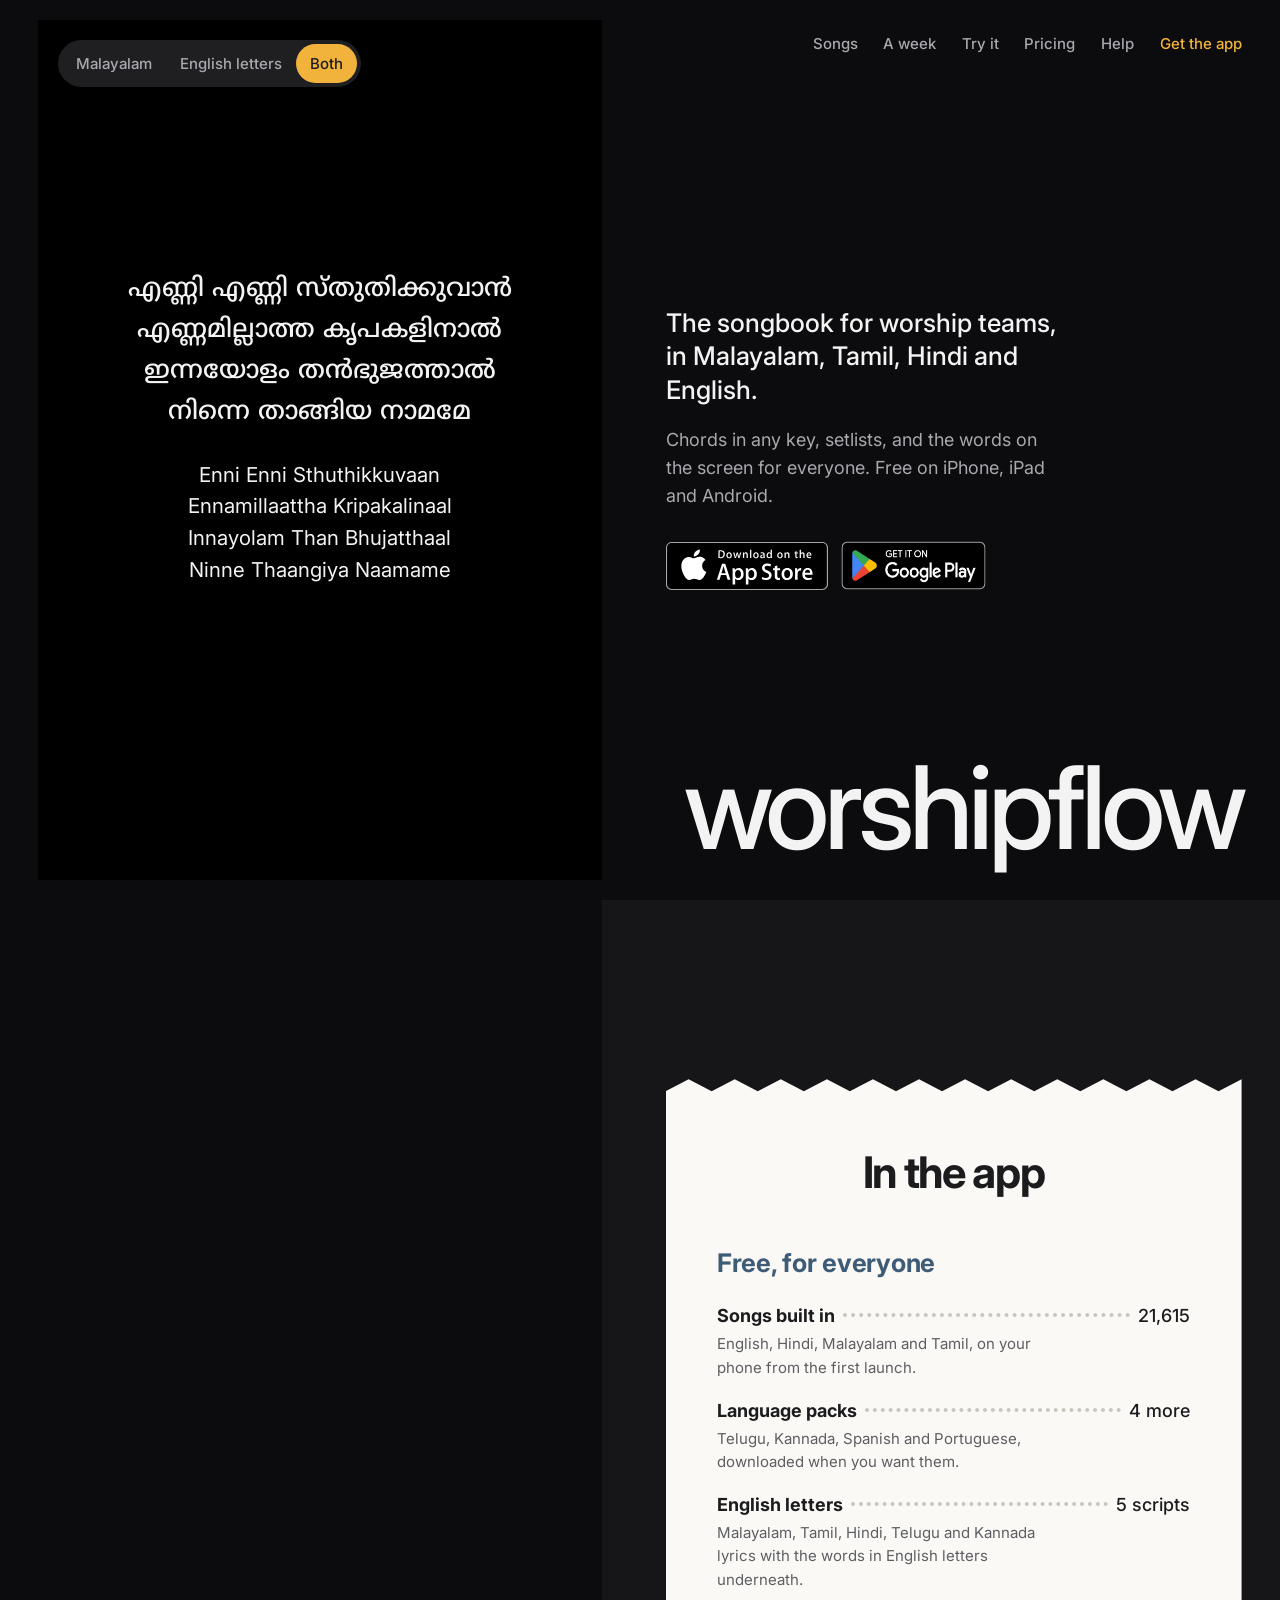
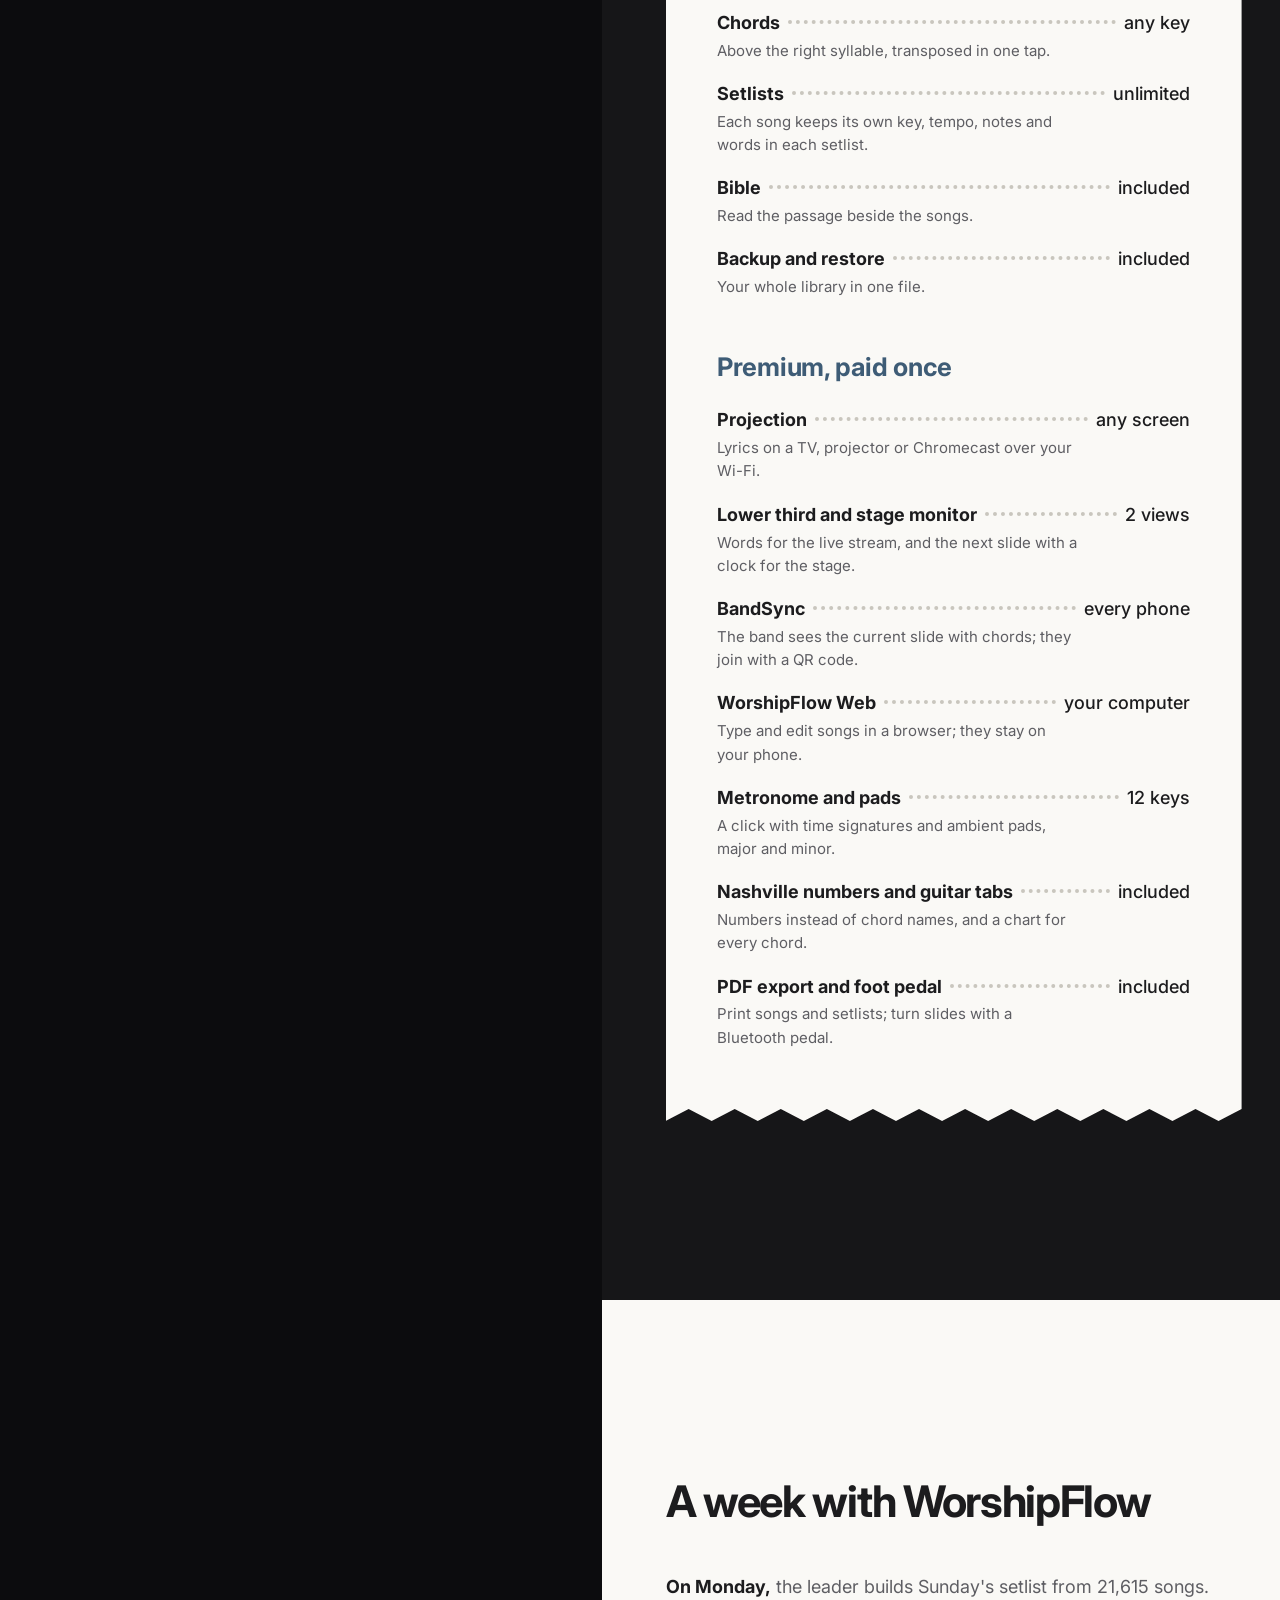
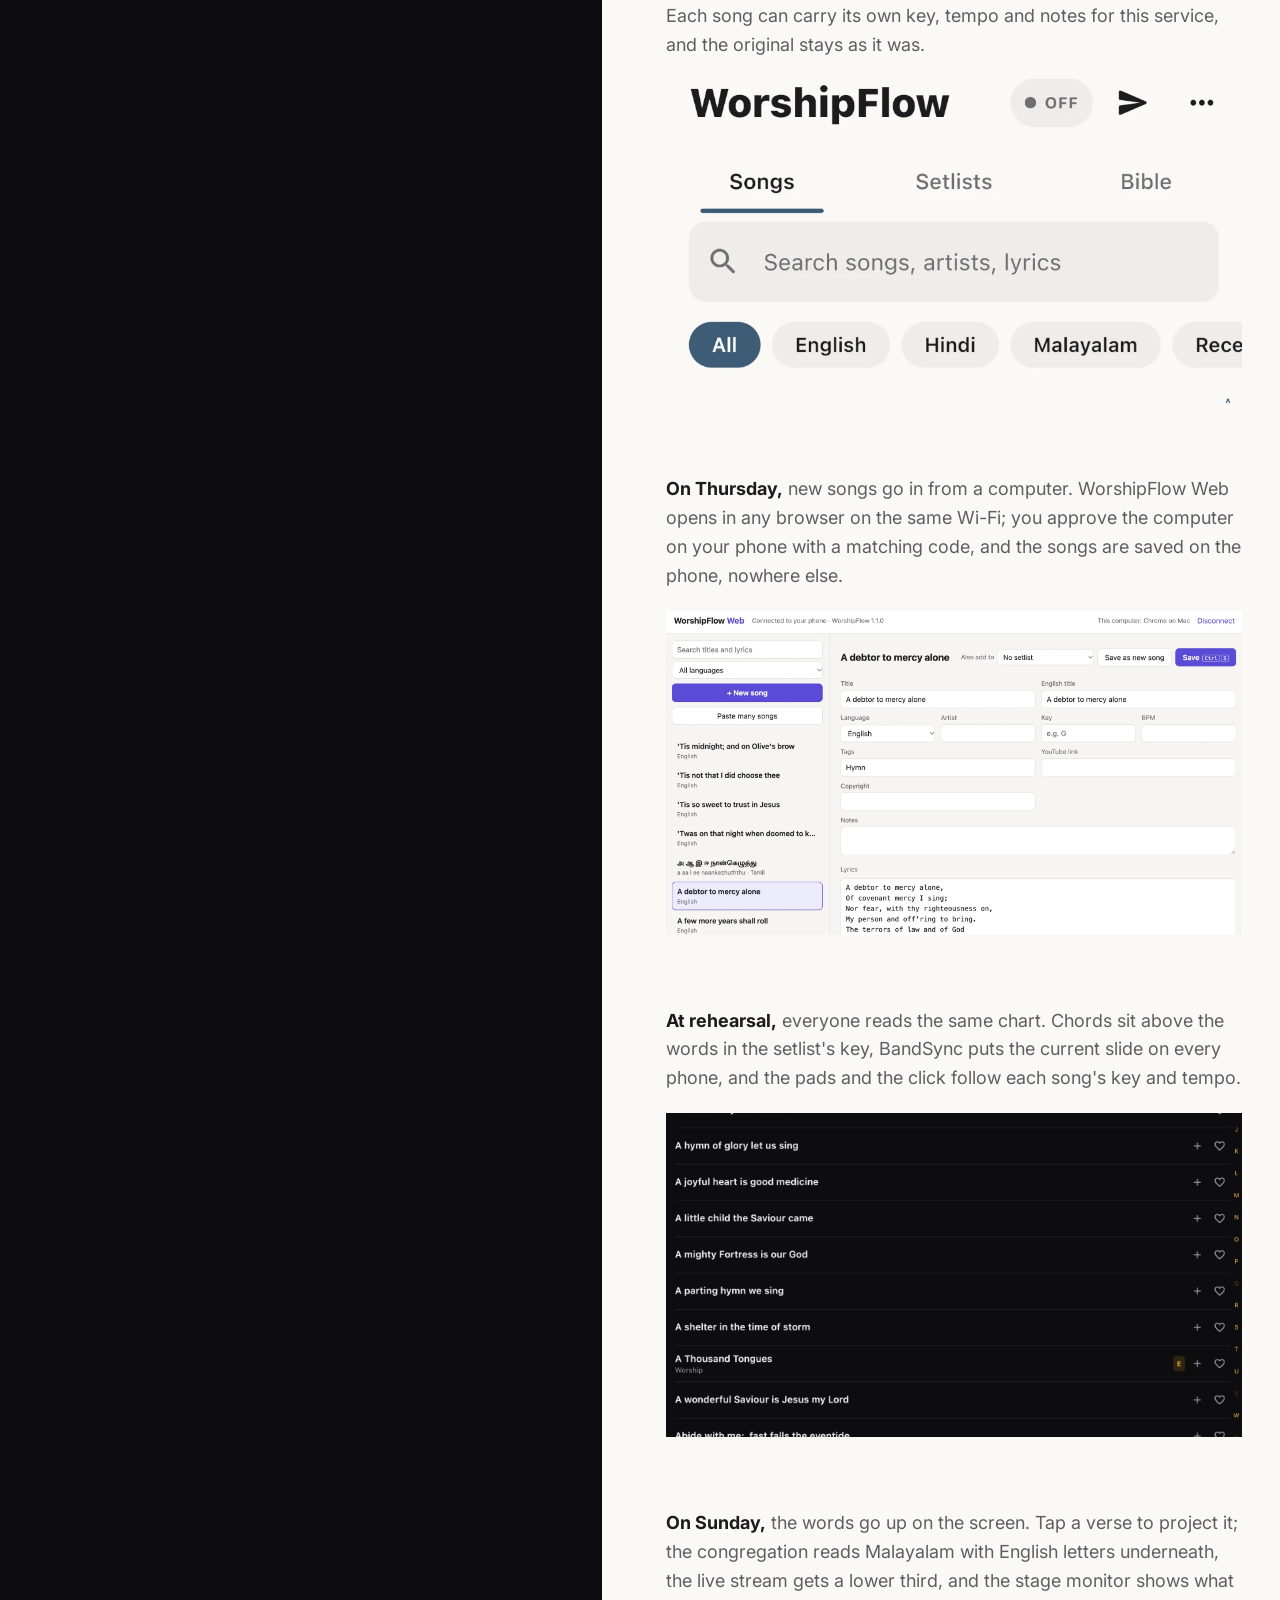
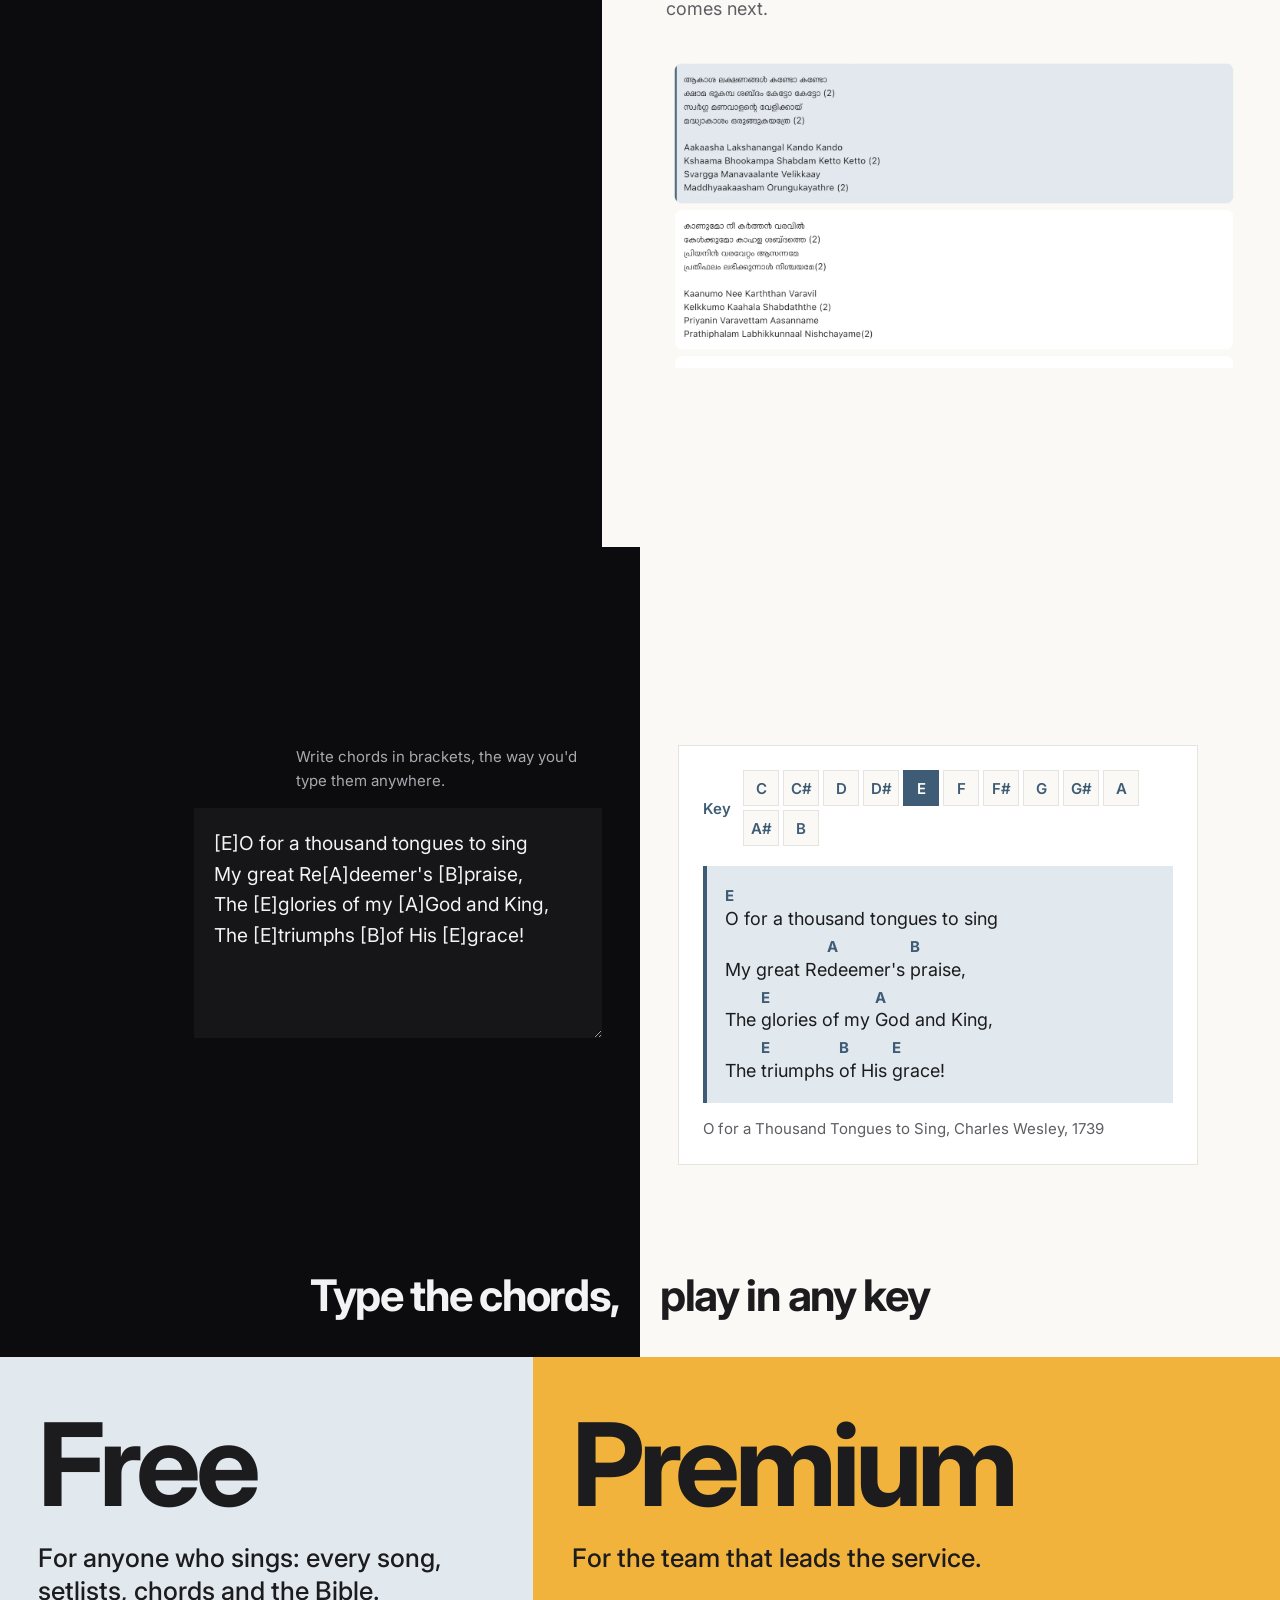
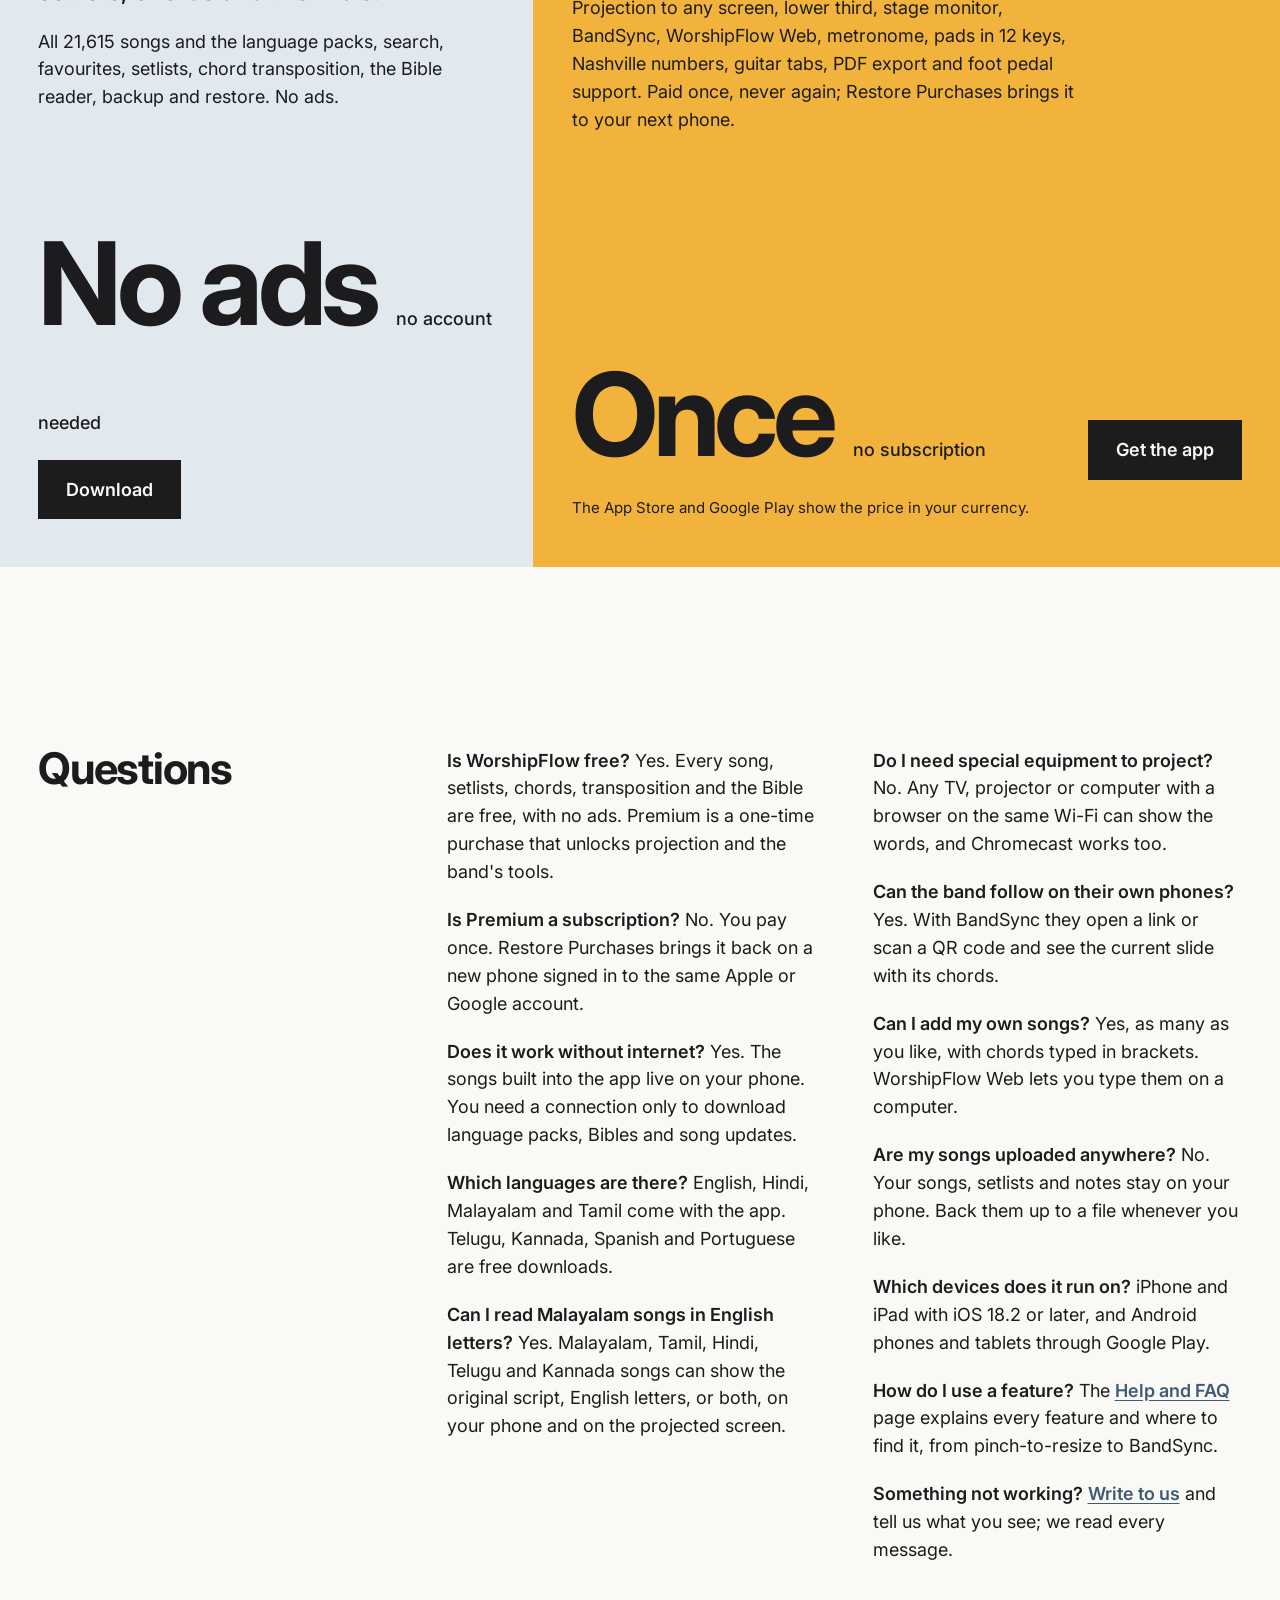
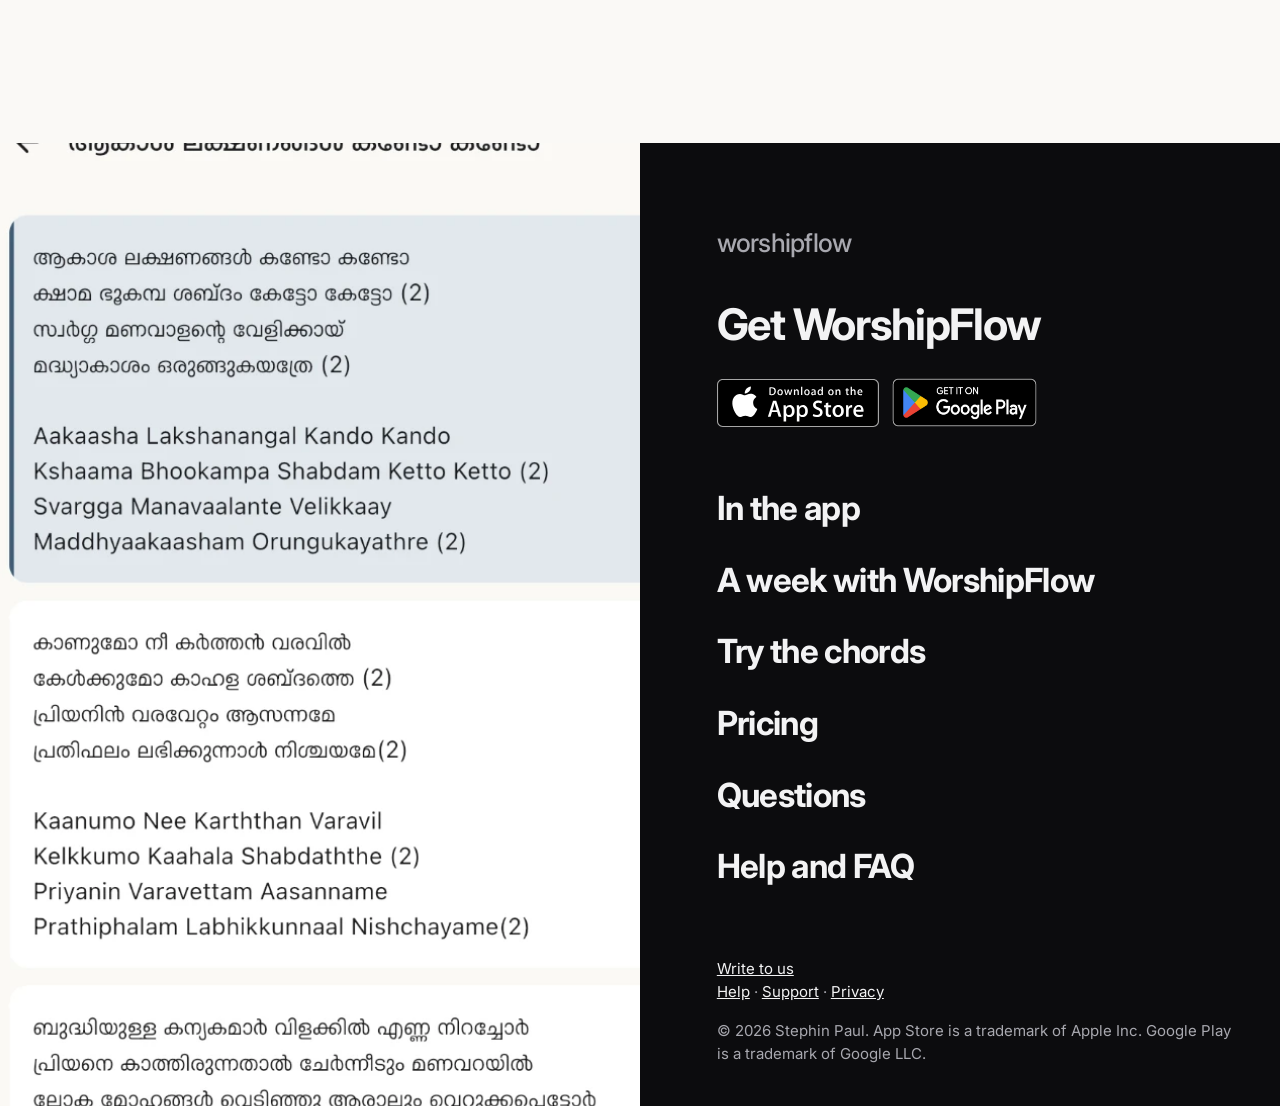
==== index.html @ b69f8cd2 "Site: Help and FAQ page for every feature, linked from all pages Co-Authored-By: Claude Opus 5.5 <no" ====
<!doctype html>
<html lang="en">
<head>
<meta charset="utf-8">
<meta name="viewport" content="width=device-width, initial-scale=1">
<title>WorshipFlow: worship songbook with chords, setlists and projection</title>
<meta name="description" content="The songbook for worship teams: 21,615 songs in Malayalam, Tamil, Hindi and English, with English letters under every script, chords in any key, setlists and projection. Free on iPhone, iPad and Android.">
<link rel="canonical" href="https://getworshipflow.app/">
<meta name="apple-itunes-app" content="app-id=6818477353">
<meta name="theme-color" content="#0C0C0E">
<meta property="og:type" content="website">
<meta property="og:title" content="WorshipFlow: the songbook for worship teams">
<meta property="og:description" content="21,615 songs in Malayalam, Tamil, Hindi and English, with chords, setlists and projection. Free on iPhone, iPad and Android.">
<meta property="og:url" content="https://getworshipflow.app/">
<meta property="og:image" content="https://getworshipflow.app/assets/og.png">
<meta property="og:image:width" content="1024">
<meta property="og:image:height" content="500">
<meta name="twitter:card" content="summary_large_image">
<link rel="icon" href="assets/icon.png" type="image/png">
<link rel="apple-touch-icon" href="assets/icon.png">
<link rel="preconnect" href="https://fonts.googleapis.com">
<link rel="preconnect" href="https://fonts.gstatic.com" crossorigin>
<link href="https://fonts.googleapis.com/css2?family=Inter:wght@400;500;700&family=Noto+Sans+Malayalam:wght@500;600&display=swap" rel="stylesheet">
<link rel="stylesheet" href="styles.css">
<script type="application/ld+json">
{"@context":"https://schema.org","@type":"SoftwareApplication","name":"WorshipFlow","operatingSystem":"iOS, Android","applicationCategory":"MusicApplication","offers":{"@type":"Offer","price":"0","priceCurrency":"INR"},"downloadUrl":["https://apps.apple.com/in/app/worshipflow/id6818477353","https://play.google.com/store/apps/details?id=com.worshipflow.songbook"],"image":"https://getworshipflow.app/assets/icon.png"}
</script>
</head>
<body>
<a class="skip" href="#songs">Skip to content</a>

<div class="split">
  <div class="stage" aria-label="What the congregation sees">
    <div class="stage-frame">
      <div class="layer is-on" data-layer="slide">
        <div class="slide mode-both" data-ui id="slide">
          <div class="script-toggle" role="group" aria-label="Show lyrics in">
            <button type="button" data-mode="native" aria-pressed="false">Malayalam</button>
            <button type="button" data-mode="latin" aria-pressed="false">English letters</button>
            <button type="button" data-mode="both" aria-pressed="true">Both</button>
          </div>
          <div class="verses" aria-live="polite">
            <div class="verse is-on">
              <p class="ml" lang="ml">എണ്ണി എണ്ണി സ്തുതിക്കുവാൻ<br>എണ്ണമില്ലാത്ത കൃപകളിനാൽ<br>ഇന്നയോളം തൻഭുജത്താൽ<br>നിന്നെ താങ്ങിയ നാമമേ</p>
              <p class="tr">Enni Enni Sthuthikkuvaan<br>Ennamillaattha Kripakalinaal<br>Innayolam Than Bhujatthaal<br>Ninne Thaangiya Naamame</p>
            </div>
            <div class="verse">
              <p class="ml" lang="ml">ഉന്നം വച്ച വൈരിയിൻ<br>കണ്ണിൻ മുമ്പിൽ പതറാതെ<br>കണ്മണിപോൽ കാക്കും കരങ്ങളാൽ<br>നിന്നെ മൂടി മറച്ചില്ലേ</p>
              <p class="tr">Unnam Vaccha Vairiyin<br>Kannin Mumpil Patharaathe<br>Kanmanipol Kaakkum Karangalaal<br>Ninne Moodi Maracchille</p>
            </div>
          </div>
        </div>
      </div>
      <img class="layer" data-layer="list" src="assets/ipad_dark_list.webp" width="1500" height="2000" alt="The WorshipFlow song list in dark mode, filtered to English songs" loading="lazy">
      <img class="layer" data-layer="chords" src="assets/ipad_chords.webp" width="1500" height="2000" alt="A Thousand Tongues in WorshipFlow, with chords above every line in the key of E" loading="lazy">
    </div>
  </div>

  <div class="read">
    <header class="hero" data-stage="slide">
      <nav class="nav" aria-label="Main">
        <a href="#songs">Songs</a>
        <a href="#week">A week</a>
        <a href="#try">Try it</a>
        <a href="#pricing">Pricing</a>
        <a href="faq/">Help</a>
        <a class="nav-action" href="#download">Get the app</a>
      </nav>
      <div class="hero-text">
        <p class="lede">The songbook for worship teams, in Malayalam, Tamil, Hindi and English.</p>
        <p class="hero-sub">Chords in any key, setlists, and the words on the screen for everyone. Free on iPhone, iPad and Android.</p>
        <div class="badges">
          <a href="https://apps.apple.com/in/app/worshipflow/id6818477353"><img src="assets/badge-app-store.svg" width="120" height="40" alt="Download on the App Store"></a>
          <a href="https://play.google.com/store/apps/details?id=com.worshipflow.songbook"><img class="gp" src="assets/badge-google-play.png" width="646" height="250" alt="Get it on Google Play"></a>
        </div>
      </div>
      <h1 class="wordmark">worshipflow</h1>
    </header>

    <section class="menu-field" id="songs" data-stage="list" aria-labelledby="songs-h">
      <div class="sheet">
        <h2 id="songs-h">In the app</h2>
        <div class="group" data-in>
          <h3>Free, for everyone</h3>
          <dl>
            <div class="item"><dt>Songs built in</dt><dd>21,615</dd><p>English, Hindi, Malayalam and Tamil, on your phone from the first launch.</p></div>
            <div class="item"><dt>Language packs</dt><dd>4 more</dd><p>Telugu, Kannada, Spanish and Portuguese, downloaded when you want them.</p></div>
            <div class="item"><dt>English letters</dt><dd>5 scripts</dd><p>Malayalam, Tamil, Hindi, Telugu and Kannada lyrics with the words in English letters underneath.</p></div>
            <div class="item"><dt>Chords</dt><dd>any key</dd><p>Above the right syllable, transposed in one tap.</p></div>
            <div class="item"><dt>Setlists</dt><dd>unlimited</dd><p>Each song keeps its own key, tempo, notes and words in each setlist.</p></div>
            <div class="item"><dt>Bible</dt><dd>included</dd><p>Read the passage beside the songs.</p></div>
            <div class="item"><dt>Backup and restore</dt><dd>included</dd><p>Your whole library in one file.</p></div>
          </dl>
        </div>
        <div class="group" data-in>
          <h3>Premium, paid once</h3>
          <dl>
            <div class="item"><dt>Projection</dt><dd>any screen</dd><p>Lyrics on a TV, projector or Chromecast over your Wi-Fi.</p></div>
            <div class="item"><dt>Lower third and stage monitor</dt><dd>2 views</dd><p>Words for the live stream, and the next slide with a clock for the stage.</p></div>
            <div class="item"><dt>BandSync</dt><dd>every phone</dd><p>The band sees the current slide with chords; they join with a QR code.</p></div>
            <div class="item"><dt>WorshipFlow Web</dt><dd>your computer</dd><p>Type and edit songs in a browser; they stay on your phone.</p></div>
            <div class="item"><dt>Metronome and pads</dt><dd>12 keys</dd><p>A click with time signatures and ambient pads, major and minor.</p></div>
            <div class="item"><dt>Nashville numbers and guitar tabs</dt><dd>included</dd><p>Numbers instead of chord names, and a chart for every chord.</p></div>
            <div class="item"><dt>PDF export and foot pedal</dt><dd>included</dd><p>Print songs and setlists; turn slides with a Bluetooth pedal.</p></div>
          </dl>
        </div>
      </div>
    </section>

    <section class="week" id="week" data-stage="chords" aria-labelledby="week-h">
      <h2 id="week-h">A week with WorshipFlow</h2>
      <div class="stage-step" data-in>
        <p><b>On Monday,</b> the leader builds Sunday's setlist from 21,615 songs. Each song can carry its own key, tempo and notes for this service, and the original stays as it was.</p>
        <figure class="evidence"><img src="assets/iphone_list.webp" width="920" height="2000" alt="The WorshipFlow song list on an iPhone" loading="lazy" style="object-position:50% 12%"></figure>
      </div>
      <div class="stage-step" data-in>
        <p><b>On Thursday,</b> new songs go in from a computer. WorshipFlow Web opens in any browser on the same Wi-Fi; you approve the computer on your phone with a matching code, and the songs are saved on the phone, nowhere else.</p>
        <figure class="evidence wide"><img src="assets/web.webp" width="2000" height="1232" alt="WorshipFlow Web in Chrome, editing the song A debtor to mercy alone" loading="lazy"></figure>
      </div>
      <div class="stage-step" data-in>
        <p><b>At rehearsal,</b> everyone reads the same chart. Chords sit above the words in the setlist's key, BandSync puts the current slide on every phone, and the pads and the click follow each song's key and tempo.</p>
        <figure class="evidence"><img src="assets/ipad_dark_list.webp" width="1500" height="2000" alt="Songs in the dark theme, each showing its key: E for A Thousand Tongues, G for Agnus Dei" loading="lazy" style="object-position:0 78%"></figure>
      </div>
      <div class="stage-step" data-in>
        <p><b>On Sunday,</b> the words go up on the screen. Tap a verse to project it; the congregation reads Malayalam with English letters underneath, the live stream gets a lower third, and the stage monitor shows what comes next.</p>
        <figure class="evidence"><img src="assets/ipad_combo.webp" width="1500" height="2000" alt="A Malayalam song with its English-letter transliteration under each verse" loading="lazy" style="object-position:0 10%"></figure>
      </div>
    </section>
  </div>
</div>

<section class="showcase" id="try" aria-labelledby="try-h">
  <h2 id="try-h" class="split-heading"><span>Type the chords,</span> <span>play in any key</span></h2>
  <div class="field-dark">
    <label for="chordpro" class="field-label">Write chords in brackets, the way you'd type them anywhere.</label>
    <textarea id="chordpro" spellcheck="false" rows="6">[E]O for a thousand tongues to sing
My great Re[A]deemer's [B]praise,
The [E]glories of my [A]God and King,
The [E]triumphs [B]of His [E]grace!</textarea>
  </div>
  <div class="field-light">
    <div class="sheet-ui" data-ui>
      <div class="keys" role="group" aria-label="Transpose to key">
        <span class="keys-label">Key</span>
        <div class="keys-row" id="keys"></div>
      </div>
      <div class="rendered" id="rendered" aria-live="polite"></div>
      <p class="credit">O for a Thousand Tongues to Sing, Charles Wesley, 1739</p>
    </div>
  </div>
</section>

<section class="pricing" id="pricing" aria-labelledby="pricing-h">
  <h2 id="pricing-h" class="visually-hidden">Pricing</h2>
  <div class="plan plan-free" data-in>
    <h3>Free</h3>
    <p class="plan-for">For anyone who sings: every song, setlists, chords and the Bible.</p>
    <p class="plan-incl">All 21,615 songs and the language packs, search, favourites, setlists, chord transposition, the Bible reader, backup and restore. No ads.</p>
    <div class="plan-foot">
      <p class="price">No ads <span>no account needed</span></p>
      <a class="btn btn-dark" href="#download">Download</a>
    </div>
  </div>
  <div class="plan plan-premium" data-in>
    <h3>Premium</h3>
    <p class="plan-for">For the team that leads the service.</p>
    <p class="plan-incl">Projection to any screen, lower third, stage monitor, BandSync, WorshipFlow Web, metronome, pads in 12 keys, Nashville numbers, guitar tabs, PDF export and foot pedal support. Paid once, never again; Restore Purchases brings it to your next phone.</p>
    <div class="plan-foot">
      <p class="price">Once <span>no subscription</span></p>
      <a class="btn btn-dark" href="#download">Get the app</a>
    </div>
    <p class="plan-note">The App Store and Google Play show the price in your currency.</p>
  </div>
</section>

<section class="faq" id="questions" aria-labelledby="faq-h">
  <h2 id="faq-h">Questions</h2>
  <div class="faq-text" data-in>
    <p><b>Is WorshipFlow free?</b> Yes. Every song, setlists, chords, transposition and the Bible are free, with no ads. Premium is a one-time purchase that unlocks projection and the band's tools.</p>
    <p><b>Is Premium a subscription?</b> No. You pay once. Restore Purchases brings it back on a new phone signed in to the same Apple or Google account.</p>
    <p><b>Does it work without internet?</b> Yes. The songs built into the app live on your phone. You need a connection only to download language packs, Bibles and song updates.</p>
    <p><b>Which languages are there?</b> English, Hindi, Malayalam and Tamil come with the app. Telugu, Kannada, Spanish and Portuguese are free downloads.</p>
    <p><b>Can I read Malayalam songs in English letters?</b> Yes. Malayalam, Tamil, Hindi, Telugu and Kannada songs can show the original script, English letters, or both, on your phone and on the projected screen.</p>
    <p><b>Do I need special equipment to project?</b> No. Any TV, projector or computer with a browser on the same Wi-Fi can show the words, and Chromecast works too.</p>
    <p><b>Can the band follow on their own phones?</b> Yes. With BandSync they open a link or scan a QR code and see the current slide with its chords.</p>
    <p><b>Can I add my own songs?</b> Yes, as many as you like, with chords typed in brackets. WorshipFlow Web lets you type them on a computer.</p>
    <p><b>Are my songs uploaded anywhere?</b> No. Your songs, setlists and notes stay on your phone. Back them up to a file whenever you like.</p>
    <p><b>Which devices does it run on?</b> iPhone and iPad with iOS 18.2 or later, and Android phones and tablets through Google Play.</p>
    <p><b>How do I use a feature?</b> The <a href="faq/">Help and FAQ</a> page explains every feature and where to find it, from pinch-to-resize to BandSync.</p>
    <p><b>Something not working?</b> <a href="mailto:cometbusiness2025@gmail.com?subject=WorshipFlow%20help">Write to us</a> and tell us what you see; we read every message.</p>
  </div>
</section>

<footer class="footer" id="download">
  <div class="footer-pic"><img src="assets/ipad_combo.webp" width="1500" height="2000" alt="Malayalam lyrics with English letters, as WorshipFlow shows them" loading="lazy"></div>
  <div class="footer-menu">
    <p class="footer-mark">worshipflow</p>
    <h2 class="footer-h">Get WorshipFlow</h2>
    <div class="badges">
      <a href="https://apps.apple.com/in/app/worshipflow/id6818477353"><img src="assets/badge-app-store.svg" width="120" height="40" alt="Download on the App Store"></a>
      <a href="https://play.google.com/store/apps/details?id=com.worshipflow.songbook"><img class="gp" src="assets/badge-google-play.png" width="646" height="250" alt="Get it on Google Play"></a>
    </div>
    <ul class="menu-links">
      <li><a href="#songs">In the app</a></li>
      <li><a href="#week">A week with WorshipFlow</a></li>
      <li><a href="#try">Try the chords</a></li>
      <li><a href="#pricing">Pricing</a></li>
      <li><a href="#questions">Questions</a></li>
      <li><a href="faq/">Help and FAQ</a></li>
    </ul>
    <div class="footer-small">
      <p><a href="mailto:cometbusiness2025@gmail.com?subject=WorshipFlow">Write to us</a><br><a href="faq/">Help</a> · <a href="support/">Support</a> · <a href="privacy/">Privacy</a></p>
      <p>© 2026 Stephin Paul. App Store is a trademark of Apple Inc. Google Play is a trademark of Google LLC.</p>
    </div>
  </div>
</footer>

<script src="main.js"></script>
</body>
</html>
---- styles.css ----
/* WorshipFlow site. Colours and type are the app's own (WfTheme): Stage Dark and Clean Light. */
:root {
  --stage: #0C0C0E;
  --stage-2: #161618;
  --stage-3: #1F1F22;
  --stage-ink: #F3F3F4;
  --stage-soft: #A8A8AF;
  --amber: #F2B33D;
  --paper: #FAF9F6;
  --paper-2: #EFEEEA;
  --card: #FFFFFF;
  --ink: #1C1C1E;
  --soft: #5E5E63;
  --slate: #3E5C76;
  --slate-soft: #E1E8EE;

  --m: clamp(20px, 3vw, 40px);          /* the page's one pair of outer margins */
  --gap: clamp(120px, 14vw, 200px);     /* between sections */

  /* Five sizes */
  --t-small: 15px;
  --t-body: 18px;
  --t-statement: clamp(22px, 2vw, 28px);
  --t-head: clamp(32px, 3.4vw, 52px);
  --t-display: clamp(64px, 9vw, 168px);

  --ease: cubic-bezier(.2, .7, .2, 1);
  --sans: "Inter", system-ui, -apple-system, "Segoe UI", Roboto, sans-serif;
  --ml: "Noto Sans Malayalam", "Malayalam Sangam MN", sans-serif;   /* Baloo Chettan breaks conjuncts under lang="ml" */
}

*, *::before, *::after { box-sizing: border-box; }
html { -webkit-text-size-adjust: 100%; scroll-behavior: smooth; }
body {
  margin: 0; background: var(--stage); color: var(--stage-ink);
  font: 400 var(--t-body)/1.55 var(--sans); -webkit-font-smoothing: antialiased;
}
img { display: block; max-width: 100%; height: auto; }
h1, h2, h3, p, dl, dd, ul, figure { margin: 0; }
ul { padding: 0; list-style: none; }
a { color: inherit; }
button { font: inherit; color: inherit; }
:focus-visible { outline: 3px solid var(--amber); outline-offset: 3px; }
::selection { background: var(--amber); color: var(--ink); }
.visually-hidden { position: absolute; width: 1px; height: 1px; overflow: hidden; clip: rect(0 0 0 0); white-space: nowrap; }
.skip { position: absolute; left: var(--m); top: -60px; background: var(--amber); color: var(--ink); padding: 10px 16px; z-index: 10; text-decoration: none; }
.skip:focus { top: 12px; }

/* ---------- The split stage ---------- */
.split { display: grid; grid-template-columns: 47% 53%; }
.stage { position: sticky; top: 0; height: 100svh; padding: 20px 0 20px var(--m); z-index: 0; }
.stage-frame { position: relative; height: 100%; overflow: hidden; background: #000; }
.layer { position: absolute; inset: 0; width: 100%; height: 100%; object-fit: cover; object-position: 50% 0; opacity: 0; visibility: hidden; transition: opacity .2s; }  /* a cut through black, like a projector */
.layer.is-on { opacity: 1; visibility: visible; transition: opacity .9s var(--ease); }
.read { position: relative; z-index: 1; min-width: 0; }

/* The projected slide: what the congregation sees */
.slide { position: absolute; inset: 0; background: #000; display: flex; align-items: center; justify-content: center; padding: 96px 32px 140px; text-align: center; }
.verses { display: grid; width: 100%; }
.verse { grid-area: 1 / 1; opacity: 0; visibility: hidden; transition: opacity .3s; }
.verse.is-on { opacity: 1; visibility: inherit; transition: opacity 1s var(--ease); }
.verse .ml { font: 500 clamp(20px, 2vw, 32px)/1.6 var(--ml); color: var(--stage-ink); }
.verse .tr { font: 400 clamp(17px, 1.6vw, 26px)/1.55 var(--sans); color: var(--stage-ink); margin-top: 1.2em; }
.mode-native .tr, .mode-latin .ml { display: none; }
.mode-latin .tr { margin-top: 0; color: var(--stage-ink); font-size: clamp(20px, 2vw, 32px); }
.script-toggle { position: absolute; top: 20px; left: 20px; display: flex; background: var(--stage-3); padding: 4px; border-radius: 999px; }
.script-toggle button { border: 0; background: transparent; padding: 8px 14px; font-size: var(--t-small); font-weight: 500; color: var(--stage-soft); border-radius: 999px; cursor: pointer; transition: background .25s, color .25s; }
.script-toggle button:hover { color: var(--stage-ink); }
.script-toggle button[aria-pressed="true"] { background: var(--amber); color: var(--ink); }

/* ---------- Hero ---------- */
.hero { position: relative; min-height: 100svh; padding: 0 var(--m) 0 clamp(40px, 5vw, 72px); }
.nav { display: flex; justify-content: flex-end; gap: clamp(16px, 2vw, 28px); padding-top: 32px; font-size: var(--t-small); font-weight: 500; }
.nav a { text-decoration: none; color: var(--stage-soft); transition: color .2s; }
.nav a:hover { color: var(--stage-ink); }
.nav .nav-action { color: var(--amber); }
.hero-text { position: absolute; top: 34%; left: clamp(40px, 5vw, 72px); right: var(--m); max-width: 36ch; }
.lede { font-size: var(--t-statement); line-height: 1.3; font-weight: 500; }
.hero-sub { margin-top: 20px; font-size: var(--t-body); color: var(--stage-soft); max-width: 36ch; }
.badges { display: flex; align-items: center; gap: 12px; margin-top: 32px; flex-wrap: wrap; }
.badges a { display: block; transition: transform .2s var(--ease), opacity .2s; }
.badges a:hover { transform: translateY(-2px); opacity: .9; }
.badges img { height: 48px; width: auto; }
.badges img.gp { height: 71px; margin: -11px -9px; }  /* Google's badge carries its own padding */
.wordmark {
  position: absolute; right: var(--m); bottom: 40px; margin: 0;
  font-size: var(--t-display); font-weight: 500; letter-spacing: -.045em; line-height: .9;
  white-space: nowrap; color: var(--stage-ink); transform-origin: 100% 100%;
}

/* ---------- In the app: a printed order of service ---------- */
.menu-field { background: var(--stage-2); padding: var(--gap) var(--m) var(--gap) clamp(40px, 5vw, 72px); }
.sheet {
  background: var(--paper); color: var(--ink); max-width: 600px; padding: 72px clamp(24px, 4vw, 52px);
  --z: 12px;
  clip-path: polygon(0 var(--z), 4% 0, 8% var(--z), 12% 0, 16% var(--z), 20% 0, 24% var(--z), 28% 0, 32% var(--z), 36% 0, 40% var(--z), 44% 0, 48% var(--z), 52% 0, 56% var(--z), 60% 0, 64% var(--z), 68% 0, 72% var(--z), 76% 0, 80% var(--z), 84% 0, 88% var(--z), 92% 0, 96% var(--z), 100% 0,
    100% calc(100% - var(--z)), 96% 100%, 92% calc(100% - var(--z)), 88% 100%, 84% calc(100% - var(--z)), 80% 100%, 76% calc(100% - var(--z)), 72% 100%, 68% calc(100% - var(--z)), 64% 100%, 60% calc(100% - var(--z)), 56% 100%, 52% calc(100% - var(--z)), 48% 100%, 44% calc(100% - var(--z)), 40% 100%, 36% calc(100% - var(--z)), 32% 100%, 28% calc(100% - var(--z)), 24% 100%, 20% calc(100% - var(--z)), 16% 100%, 12% calc(100% - var(--z)), 8% 100%, 4% calc(100% - var(--z)), 0 100%);
}
.sheet h2 { font-size: var(--t-head); font-weight: 700; letter-spacing: -.03em; line-height: 1; text-align: center; margin-bottom: 48px; }
.group + .group { margin-top: 48px; }
.group h3 { font-size: var(--t-statement); font-weight: 700; letter-spacing: -.01em; margin-bottom: 20px; color: var(--slate); }
.item { display: grid; grid-template-columns: auto 1fr auto; align-items: baseline; column-gap: 8px; }
.item + .item { margin-top: 18px; }
.item dt { font-weight: 700; }
.item::after { content: ""; grid-column: 2; grid-row: 1; border-bottom: 4px dotted #C9C6BE; transform: translateY(-5px); }
.item dd { grid-column: 3; grid-row: 1; font-weight: 500; white-space: nowrap; }
.item p { grid-column: 1 / -1; font-size: var(--t-small); color: var(--soft); max-width: 40ch; margin-top: 2px; }

/* ---------- A week: run-in column ---------- */
.week { background: var(--paper); color: var(--ink); padding: var(--gap) var(--m) var(--gap) clamp(40px, 5vw, 72px); }
.week h2 { font-size: var(--t-head); font-weight: 700; letter-spacing: -.03em; line-height: 1.05; max-width: 600px; margin-bottom: 48px; }
.stage-step { max-width: 600px; }
.stage-step + .stage-step { margin-top: 72px; }
.stage-step p { color: var(--soft); line-height: 1.6; }
.stage-step b { color: var(--ink); }
.evidence { margin-top: 20px; aspect-ratio: 16 / 9; overflow: hidden; background: var(--paper-2); }
.evidence img { width: 100%; height: 100%; object-fit: cover; }
.evidence.wide img { object-position: 0 0; }

/* ---------- Try it: input half, output half ---------- */
.showcase { position: relative; display: grid; grid-template-columns: 1fr 1fr; min-height: 90svh; }
.field-dark { background: var(--stage); padding: 22svh var(--m) 160px; display: flex; flex-direction: column; align-items: flex-end; }
.field-dark > * { width: min(100%, 34ch); }
.field-label { font-size: var(--t-small); color: var(--stage-soft); margin-bottom: 16px; }
#chordpro {
  font: 400 clamp(18px, 1.5vw, 22px)/1.6 var(--sans); color: var(--stage-ink); background: var(--stage-2);
  border: 0; padding: 20px; resize: vertical; min-height: 12em; width: min(100%, 34ch);
}
#chordpro:focus-visible { outline: 3px solid var(--amber); outline-offset: 0; }
.field-light { background: var(--paper); color: var(--ink); padding: 22svh var(--m) 160px; }
.sheet-ui { width: min(100%, 520px); background: var(--card); border: 1px solid #E6E4DF; padding: 24px; }
.keys { display: flex; align-items: center; gap: 12px; margin-bottom: 20px; }
.keys-label { font-size: var(--t-small); font-weight: 600; color: var(--slate); }
.keys-row { display: flex; flex-wrap: wrap; gap: 4px; }
.keys-row button { min-width: 36px; height: 36px; padding: 0 6px; border: 1px solid #E6E4DF; background: var(--paper); font-size: var(--t-small); font-weight: 600; color: var(--slate); cursor: pointer; transition: background .2s, color .2s, transform .15s; }
.keys-row button:hover { background: var(--slate-soft); }
.keys-row button:active { transform: scale(.94); }
.keys-row button[aria-pressed="true"] { background: var(--slate); color: #fff; border-color: var(--slate); }
.rendered { background: var(--slate-soft); border-left: 4px solid var(--slate); padding: 20px 18px; min-height: 9em; }
.r-line { display: flex; flex-wrap: wrap; align-items: flex-end; }
.r-line + .r-line { margin-top: 6px; }
.r-seg { display: inline-flex; flex-direction: column; white-space: pre; }
.r-chord { font-size: var(--t-small); font-weight: 700; color: var(--slate); min-height: 1.3em; line-height: 1.3; padding-right: .35em; }
.r-text { font-size: var(--t-body); line-height: 1.4; }
.r-chord.flash { animation: flash .5s var(--ease); }
@keyframes flash { from { transform: translateY(-6px); opacity: 0; } to { transform: none; opacity: 1; } }
.credit { margin-top: 14px; font-size: var(--t-small); color: var(--soft); }
.split-heading { position: absolute; left: 0; right: 0; bottom: 40px; display: grid; grid-template-columns: 1fr 1fr; pointer-events: none;
  font-size: var(--t-head); font-weight: 700; letter-spacing: -.03em; line-height: 1; }
.split-heading span:first-child { color: var(--stage-ink); text-align: right; padding-right: 20px; }
.split-heading span:last-child { color: var(--ink); padding-left: 20px; }

/* ---------- Pricing: two plans, two fields ---------- */
.pricing { display: grid; grid-template-columns: 5fr 7fr; min-height: 90svh; color: var(--ink); }
.plan { position: relative; display: flex; flex-direction: column; padding: 56px var(--m) 48px; }
.plan-free { background: var(--slate-soft); }
.plan-premium { background: var(--amber); }
.plan h3 { font-size: var(--t-display); font-weight: 700; letter-spacing: -.045em; line-height: .9; }
.plan-for { margin-top: 24px; font-size: var(--t-statement); line-height: 1.3; font-weight: 500; max-width: 26ch; }
.plan-incl { margin-top: 20px; max-width: 46ch; }
.plan-foot { margin-top: auto; padding-top: 48px; display: flex; align-items: baseline; justify-content: space-between; gap: 20px; flex-wrap: wrap; }
.price { font-size: var(--t-display); font-weight: 700; letter-spacing: -.045em; line-height: .9; }
.price span { font-size: var(--t-body); font-weight: 500; letter-spacing: 0; }
.plan-note { margin-top: 16px; font-size: var(--t-small); }
.btn { display: inline-block; padding: 16px 28px; font-size: var(--t-body); font-weight: 600; text-decoration: none; transition: transform .2s var(--ease), background .2s; }
.btn-dark { background: var(--ink); color: var(--paper); }
.btn-dark:hover { background: #000; transform: translateY(-2px); }

/* ---------- Questions ---------- */
.faq { background: var(--paper); color: var(--ink); display: grid; grid-template-columns: repeat(12, 1fr); column-gap: 24px; padding: var(--gap) var(--m); }
.faq h2 { grid-column: 1 / 4; font-size: var(--t-head); font-weight: 700; letter-spacing: -.03em; line-height: 1; }
.faq-text { grid-column: 5 / 13; columns: 2; column-gap: 56px; }
.faq-text p { break-inside: avoid; margin-bottom: 20px; line-height: 1.55; }
.faq-text b { font-weight: 600; }
.faq-text a { color: var(--slate); font-weight: 600; text-underline-offset: 3px; }

/* ---------- Footer ---------- */
.footer { display: grid; grid-template-columns: 1fr 1fr; min-height: 100svh; background: var(--stage); }
.footer-pic { overflow: hidden; position: relative; }
.footer-pic img { position: absolute; inset: 0; width: 100%; height: 100%; object-fit: cover; object-position: 0 8%; transform: scale(2.1); transform-origin: 2% 9%; }
.footer-menu { padding: 80px var(--m) 40px clamp(40px, 6vw, 96px); display: flex; flex-direction: column; }
.footer-mark { font-size: var(--t-statement); font-weight: 500; letter-spacing: -.03em; color: var(--stage-soft); }
.footer-h { margin-top: 40px; font-size: var(--t-head); font-weight: 700; letter-spacing: -.03em; line-height: 1; }
.menu-links { margin-top: 56px; }
.menu-links li + li { margin-top: 20px; }
.menu-links a { font-size: clamp(24px, 2.6vw, 40px); font-weight: 700; letter-spacing: -.02em; text-decoration: none; display: inline-block; transition: transform .25s var(--ease), color .25s; }
.menu-links:hover a { color: var(--stage-soft); }
.menu-links a:hover, .menu-links a:focus-visible { color: var(--stage-ink); transform: translateX(12px); }
.footer-small { margin-top: auto; padding-top: 64px; display: grid; gap: 16px; font-size: var(--t-small); color: var(--stage-soft); }
.footer-small a { color: var(--stage-ink); }

/* ---------- Motion ---------- */
.js [data-in] > *, .js [data-in].stage-step > *, .js .plan[data-in] > * { opacity: 0; transform: translateY(24px); transition: opacity .8s var(--ease), transform .8s var(--ease); }
.js [data-in].is-in > * { opacity: 1; transform: none; }
.js [data-in].is-in > *:nth-child(2) { transition-delay: .08s; }
.js [data-in].is-in > *:nth-child(3) { transition-delay: .16s; }
.js [data-in].is-in > *:nth-child(4) { transition-delay: .24s; }
.js h2[data-in] { opacity: 0; transform: translateY(24px); transition: opacity .8s var(--ease), transform .8s var(--ease); }
.js h2[data-in].is-in { opacity: 1; transform: none; }
.js .faq-text[data-in] > * { transition-delay: 0s; }

@supports (animation-timeline: view()) {
  .wordmark { animation: settle linear both; animation-timeline: view(); animation-range: exit 0% exit 100%; }
  @keyframes settle { to { scale: .93; } }
}
.footer-pic img { animation: drift 24s ease-in-out infinite alternate; }
@keyframes drift { to { transform: scale(2.25) translate(-1.5%, -1%); } }

@media (prefers-reduced-motion: reduce) {
  html { scroll-behavior: auto; }
  *, *::before, *::after { animation: none !important; transition: none !important; }
  .js [data-in] > *, .js h2[data-in] { opacity: 1 !important; transform: none !important; }
}

/* ---------- Tablet ---------- */
@media (max-width: 1080px) {
  .faq h2 { grid-column: 1 / -1; margin-bottom: 40px; }
  .faq-text { grid-column: 1 / -1; }
}

/* ---------- Phone ---------- */
@media (max-width: 760px) {
  :root { --m: 20px; --gap: 96px; --t-display: 17vw; }
  body { overflow-x: clip; }
  .r-text { font-size: 16px; }
  .sheet-ui { padding: 16px; }
  .split { display: block; }
  .stage { position: relative; height: 64svh; padding: 12px 12px 0; }
  .layer[data-layer="list"], .layer[data-layer="chords"] { display: none; }
  .slide { padding: 72px 20px 32px; }
  .verse .ml { font-size: 19px; }
  .verse .tr { font-size: 16px; }
  .script-toggle { top: 12px; left: 12px; right: 12px; justify-content: space-between; }
  .script-toggle button { padding: 8px 10px; }
  .hero { min-height: 0; padding: 0 var(--m) 64px; display: flex; flex-direction: column; }
  .nav { display: none; }
  .wordmark { position: relative; right: auto; bottom: auto; order: -1; margin-top: -.42em; font-size: 17vw; z-index: 2; }
  .hero-text { position: static; max-width: none; margin-top: 24px; }
  .lede { font-size: 22px; }
  .menu-field, .week { padding: var(--gap) var(--m); }
  .sheet { padding: 48px 20px; }
  .group h3 { font-size: 19px; }
  .showcase { grid-template-columns: 1fr; }
  .field-dark { align-items: stretch; padding: 40px var(--m) 96px; }
  .field-dark > *, #chordpro { width: 100%; }
  .field-light { padding: 96px var(--m) 48px; }
  .split-heading { position: static; grid-column: 1; grid-row: 1; display: block; padding: 0 var(--m); background: var(--stage); }
  .split-heading span { display: block; text-align: left !important; padding: 0 !important; }
  .split-heading span:first-child { padding-top: var(--gap) !important; }
  .split-heading span:last-child { color: var(--amber); }
  .pricing { grid-template-columns: 1fr; }
  .plan-premium { order: -1; }
  .plan { min-height: 70svh; }
  .plan-foot .btn { width: 100%; text-align: center; }
  .faq { display: block; }
  .faq-text { columns: 1; }
  .footer { grid-template-columns: 1fr; }
  .footer-pic { height: 50svh; }
  .footer-menu { padding: 56px var(--m) 32px; }
  .menu-links a { font-size: 8vw; }
}

/* ---------- Text pages: privacy, support ---------- */
.doc-page { background: var(--paper); color: var(--ink); }
.doc-bar { display: flex; justify-content: space-between; align-items: baseline; padding: 28px var(--m); background: var(--stage); color: var(--stage-ink); font-size: var(--t-small); font-weight: 500; }
.doc-bar a { text-decoration: none; }
.doc-bar .home { font-size: var(--t-statement); letter-spacing: -.03em; }
.doc-bar .nav-action { color: var(--amber); }
.doc { max-width: 680px; margin: 0 auto; padding: 96px var(--m) 140px; }
.doc h1 { font-size: var(--t-head); font-weight: 700; letter-spacing: -.03em; line-height: 1.05; }
.doc .updated { margin-top: 16px; color: var(--soft); font-size: var(--t-small); }
.doc h2 { margin-top: 56px; font-size: var(--t-statement); font-weight: 700; letter-spacing: -.01em; }
.doc p, .doc li { margin-top: 16px; line-height: 1.6; }
.doc ul { list-style: disc; padding-left: 1.2em; }
.doc a { color: var(--slate); font-weight: 600; text-underline-offset: 3px; }
.doc-foot { background: var(--stage); color: var(--stage-soft); padding: 40px var(--m); font-size: var(--t-small); display: flex; gap: 24px; flex-wrap: wrap; }
.doc-foot a { color: var(--stage-ink); }

.faq-toc { display: flex; flex-wrap: wrap; gap: 8px; margin-top: 32px; }
.faq-toc a { background: var(--paper-2); color: var(--ink); text-decoration: none; font-weight: 500; font-size: var(--t-small); padding: 8px 14px; border-radius: 999px; }
.faq-toc a:hover { background: var(--slate-soft); }
.faq-doc h2 { scroll-margin-top: 24px; }
.faq-doc code { background: var(--paper-2); padding: 1px 6px; border-radius: 4px; font-size: .92em; }
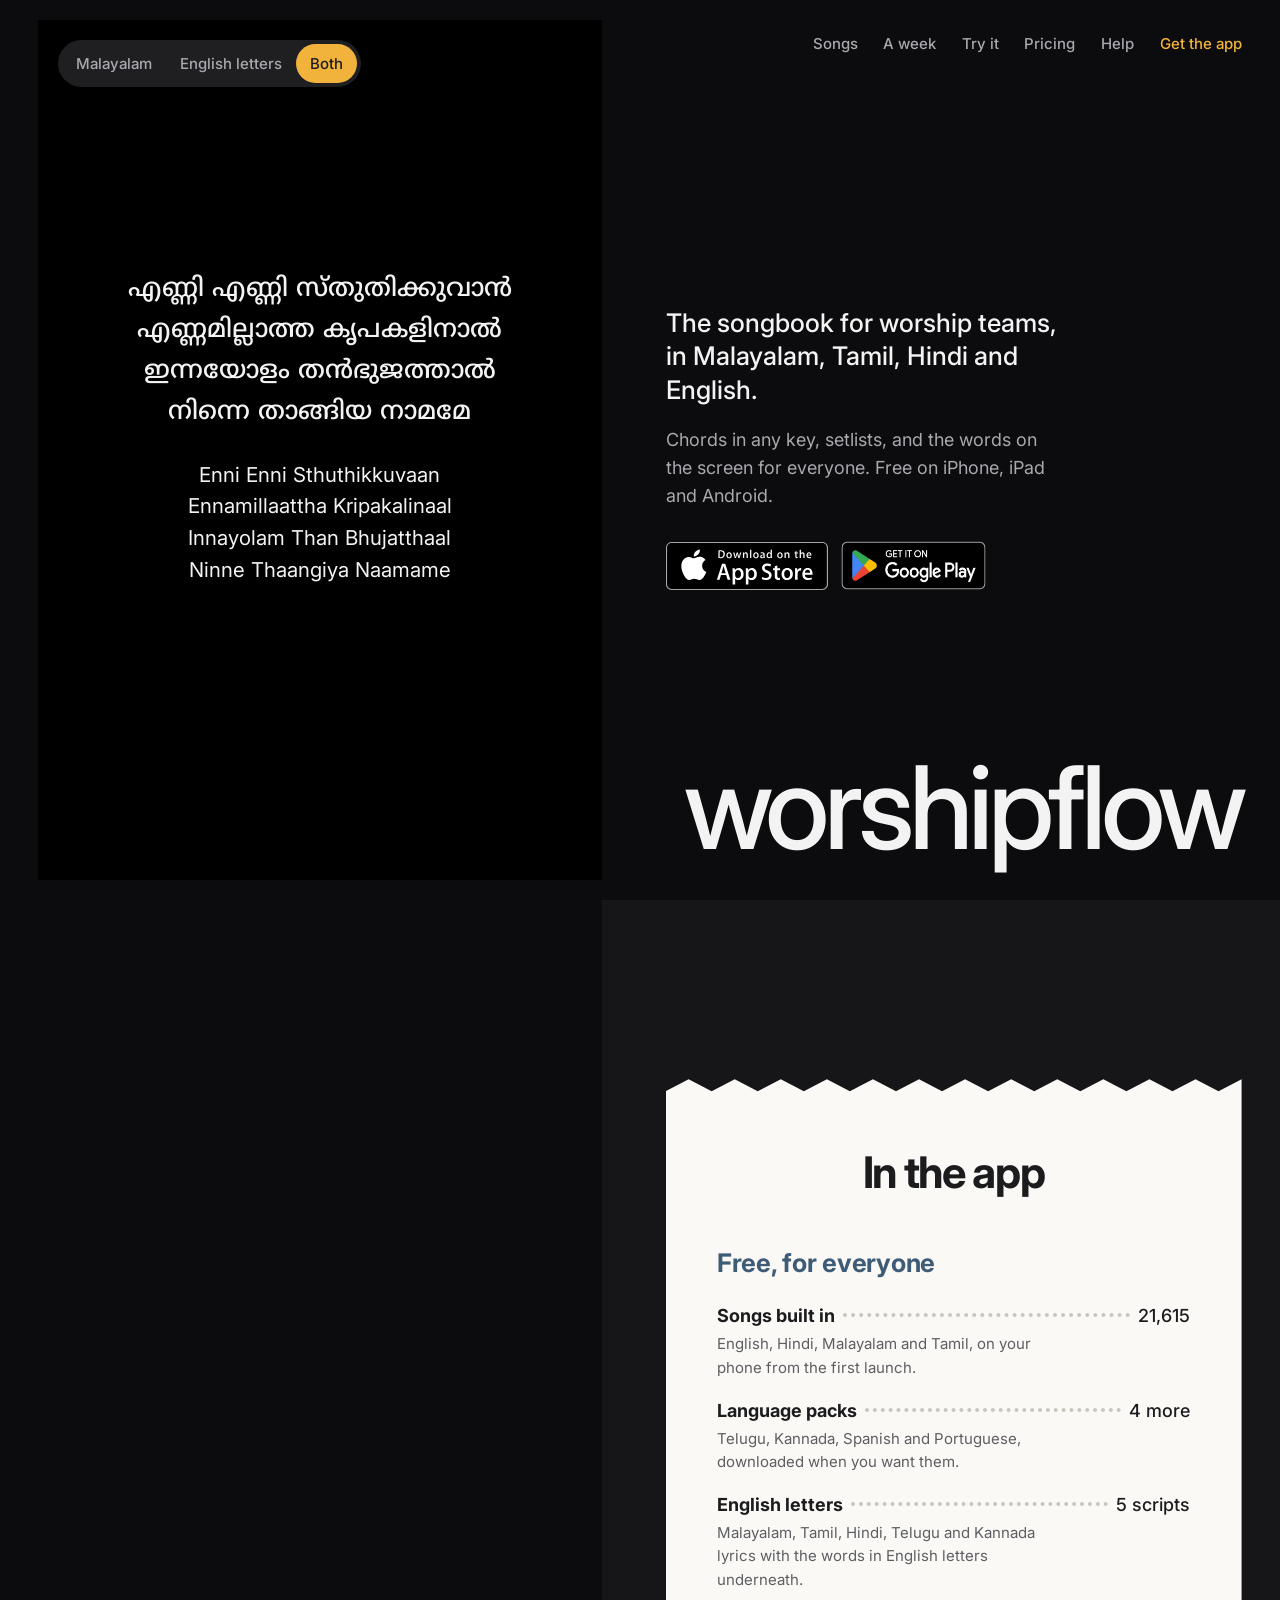
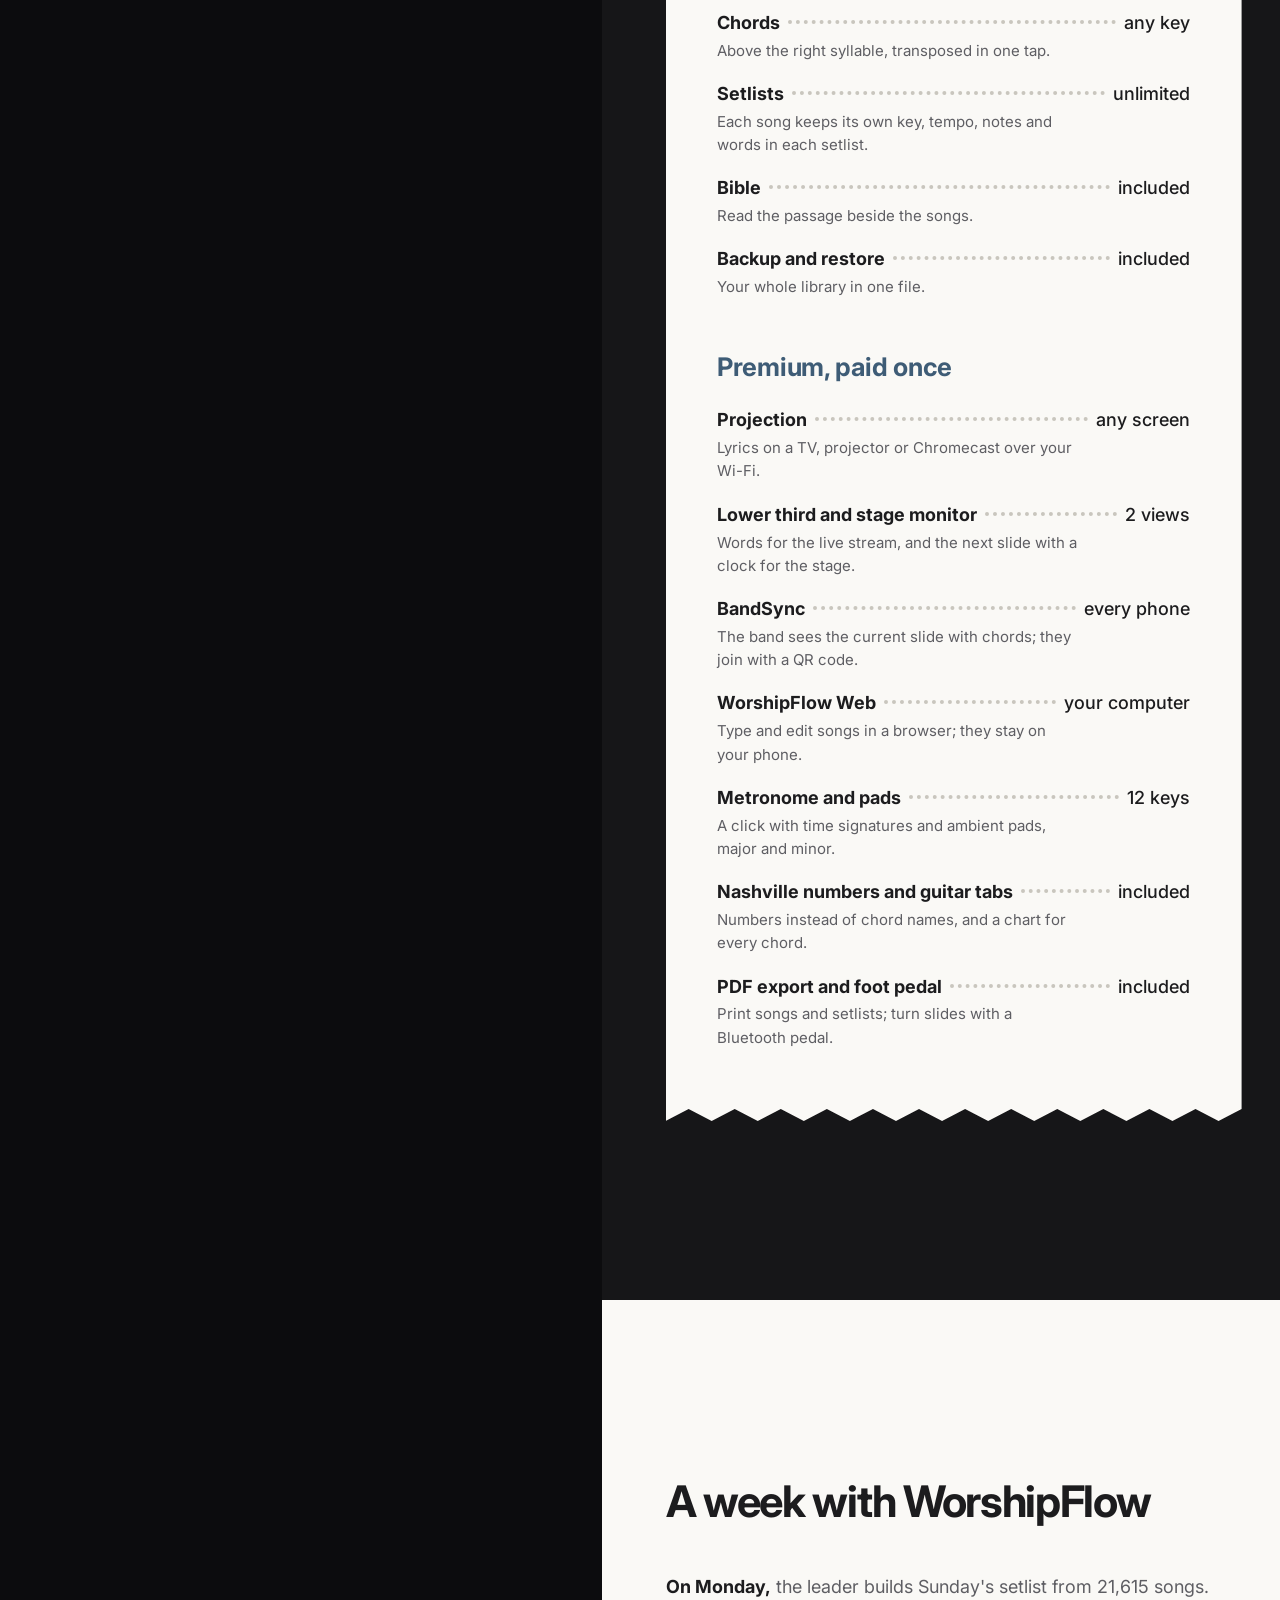
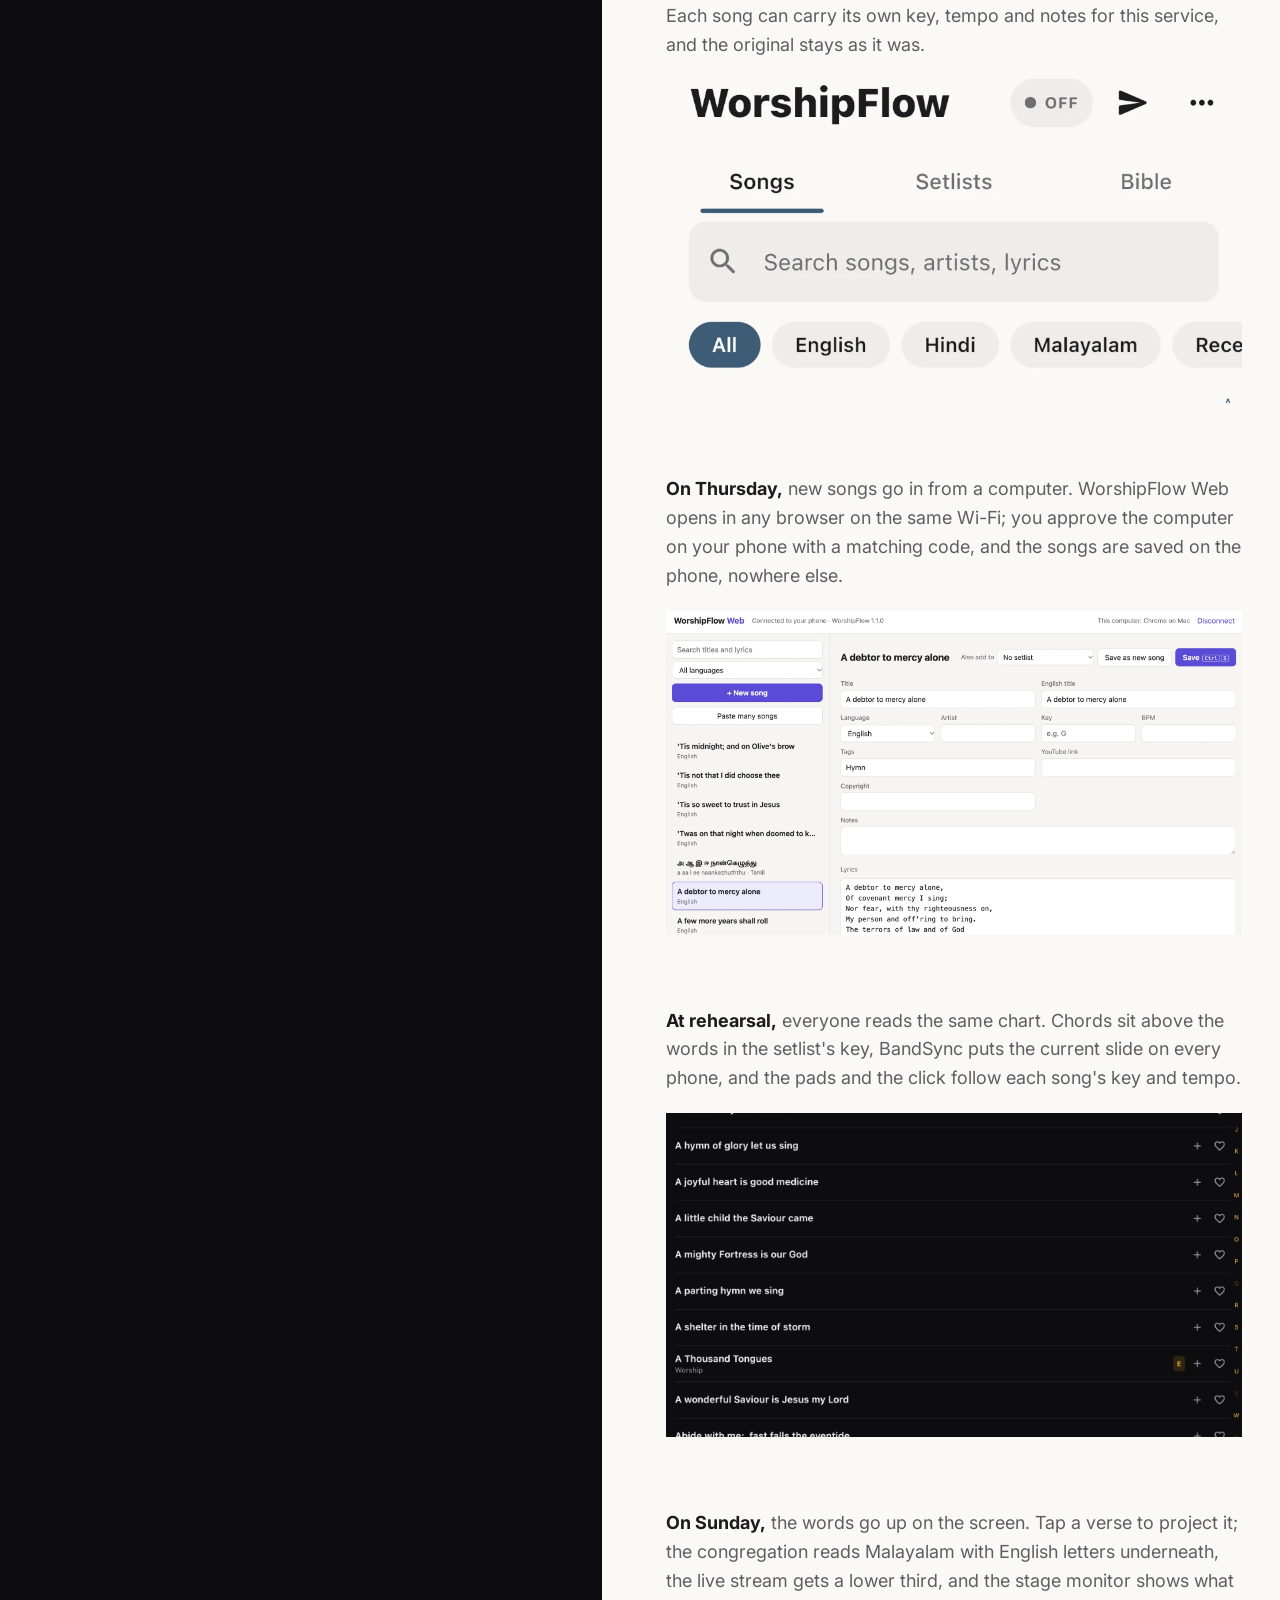
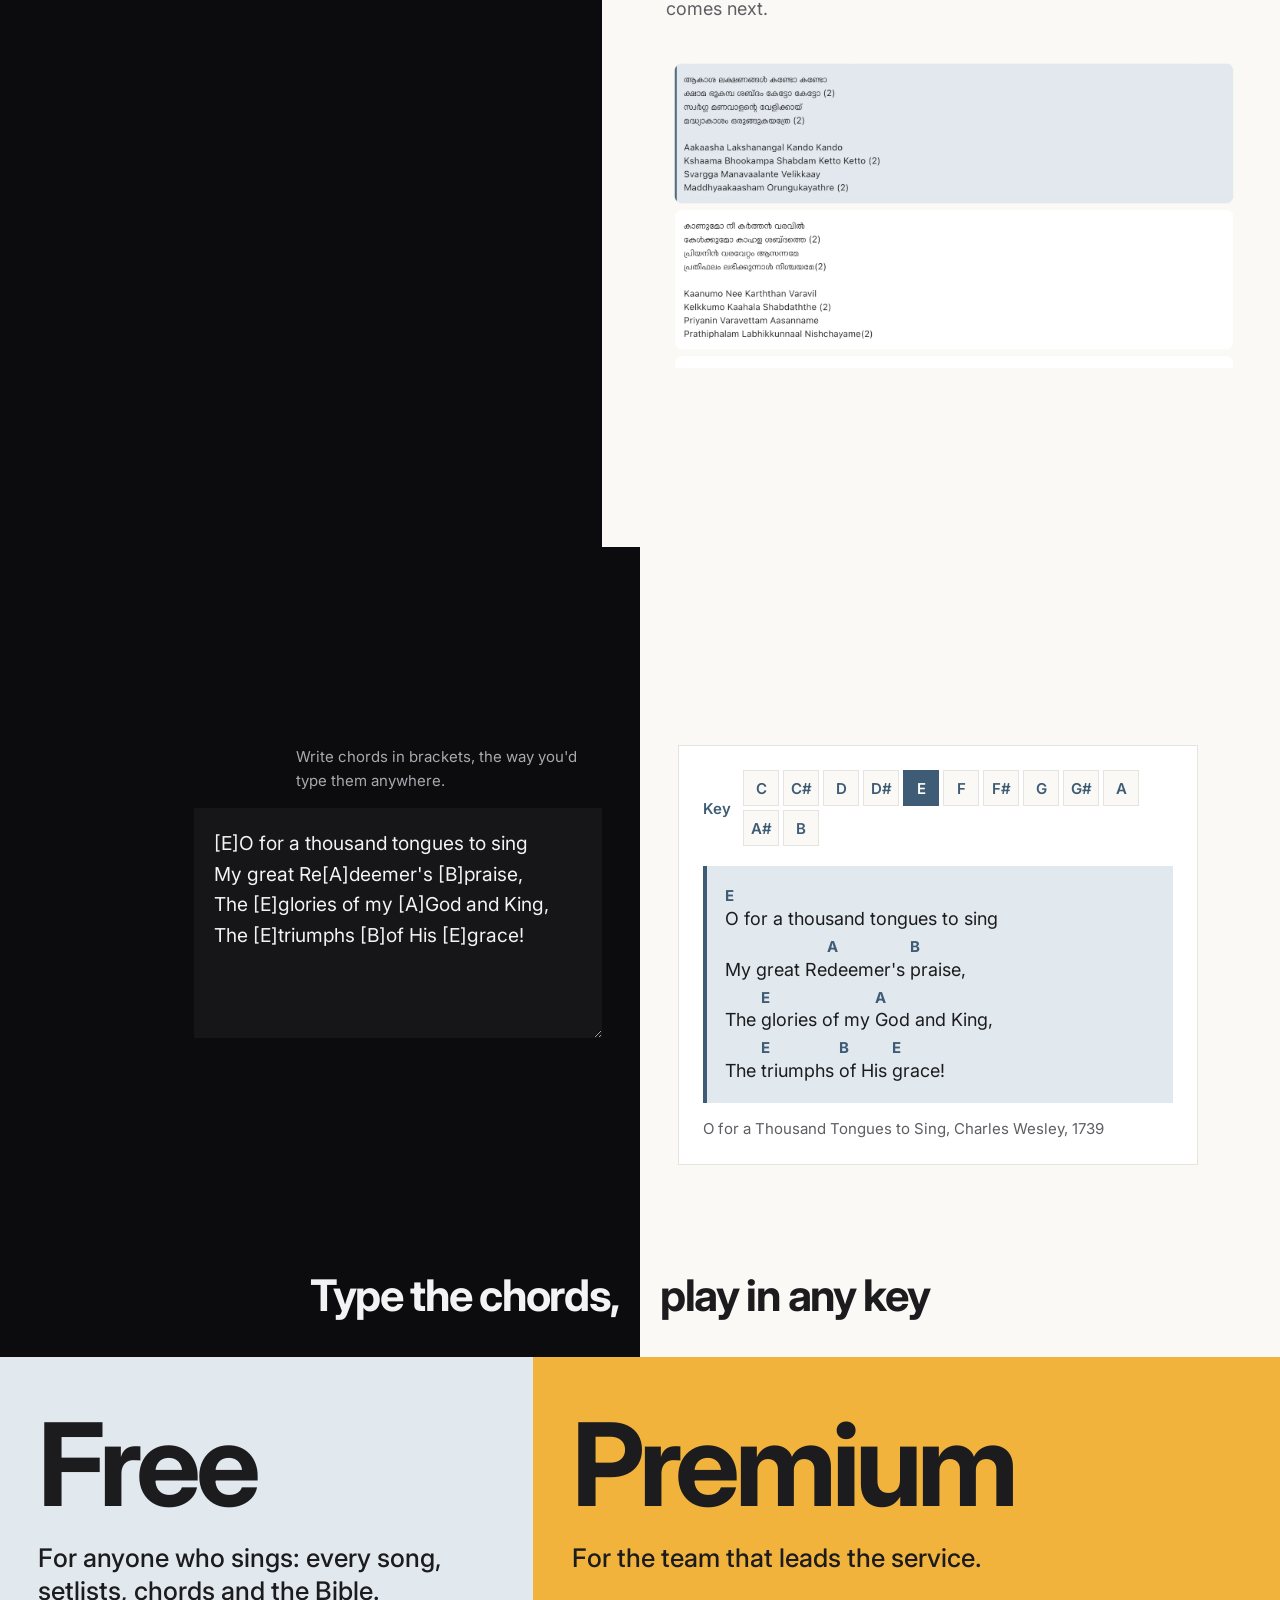
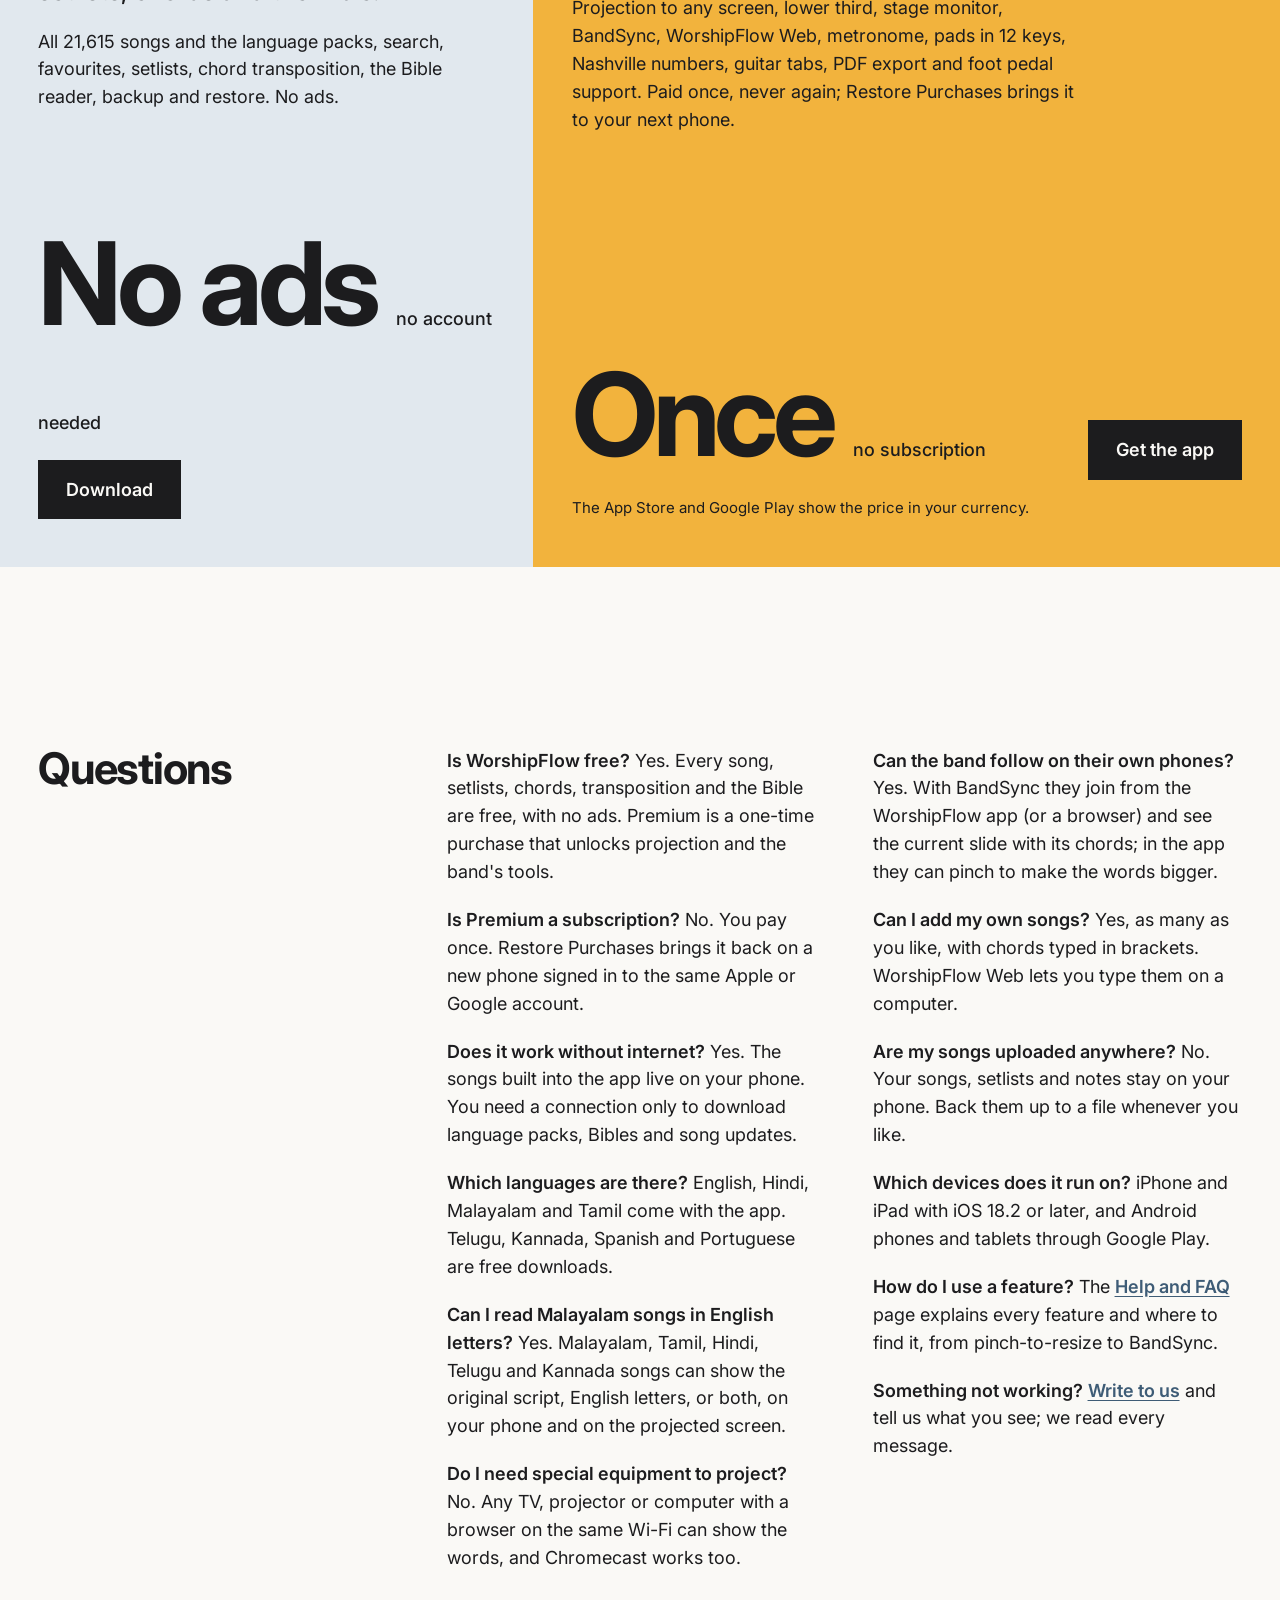
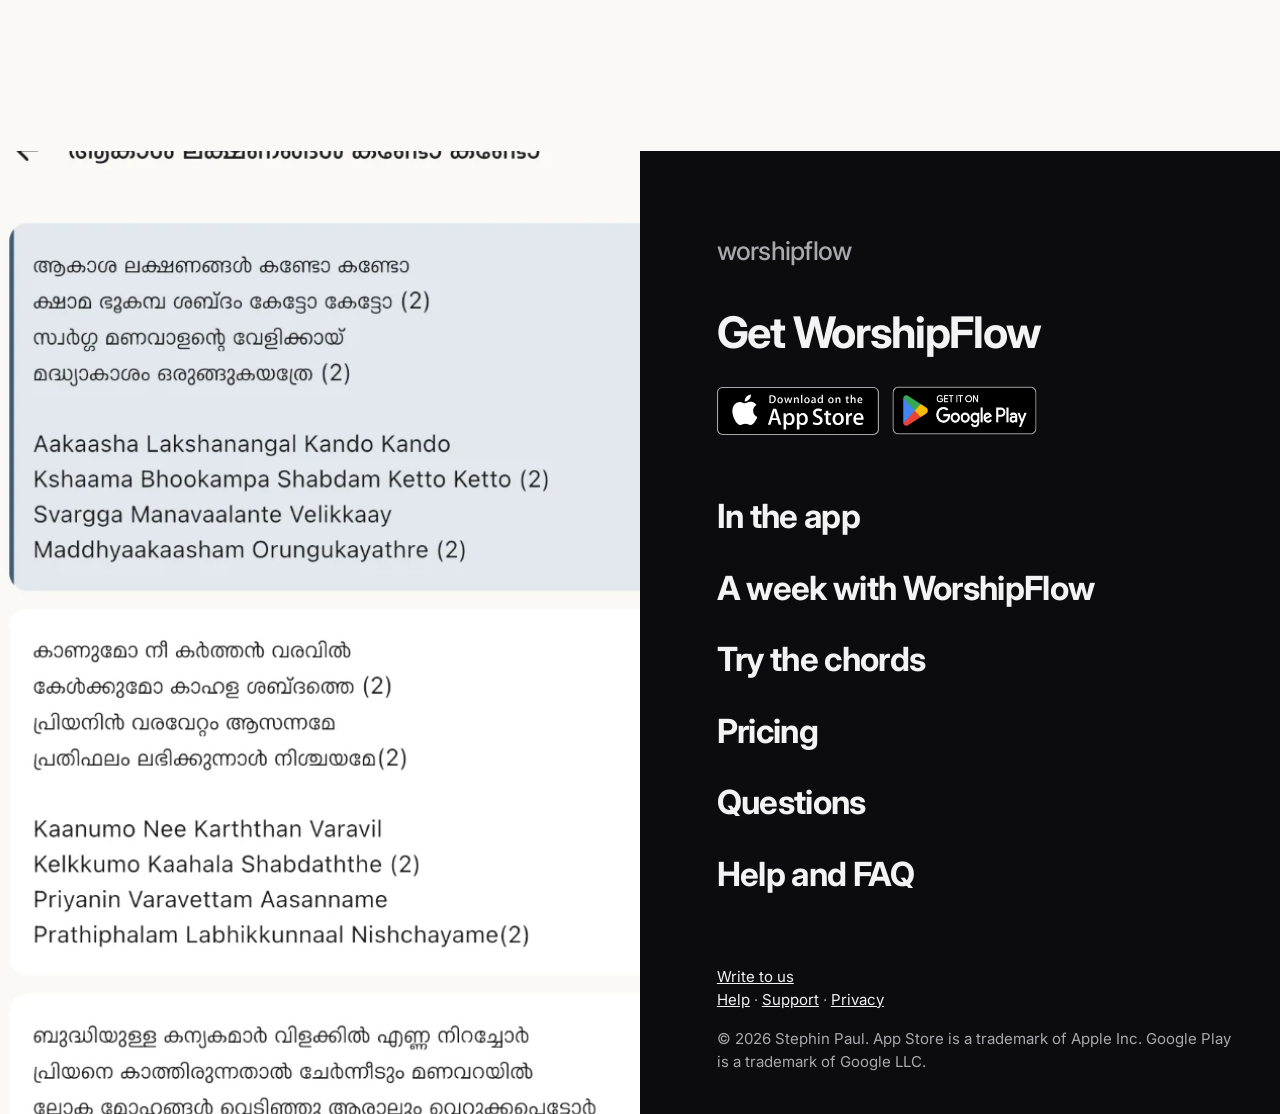
==== commit 2456ac48: "FAQ: BandSync joins from the app (paper plane) and pinches to resize Co-Authored-By: Claude Opus 5.5" ====
--- a/index.html
+++ b/index.html
@@ -182,7 +182,7 @@
     <p><b>Which languages are there?</b> English, Hindi, Malayalam and Tamil come with the app. Telugu, Kannada, Spanish and Portuguese are free downloads.</p>
     <p><b>Can I read Malayalam songs in English letters?</b> Yes. Malayalam, Tamil, Hindi, Telugu and Kannada songs can show the original script, English letters, or both, on your phone and on the projected screen.</p>
     <p><b>Do I need special equipment to project?</b> No. Any TV, projector or computer with a browser on the same Wi-Fi can show the words, and Chromecast works too.</p>
-    <p><b>Can the band follow on their own phones?</b> Yes. With BandSync they open a link or scan a QR code and see the current slide with its chords.</p>
+    <p><b>Can the band follow on their own phones?</b> Yes. With BandSync they join from the WorshipFlow app (or a browser) and see the current slide with its chords; in the app they can pinch to make the words bigger.</p>
     <p><b>Can I add my own songs?</b> Yes, as many as you like, with chords typed in brackets. WorshipFlow Web lets you type them on a computer.</p>
     <p><b>Are my songs uploaded anywhere?</b> No. Your songs, setlists and notes stay on your phone. Back them up to a file whenever you like.</p>
     <p><b>Which devices does it run on?</b> iPhone and iPad with iOS 18.2 or later, and Android phones and tablets through Google Play.</p>
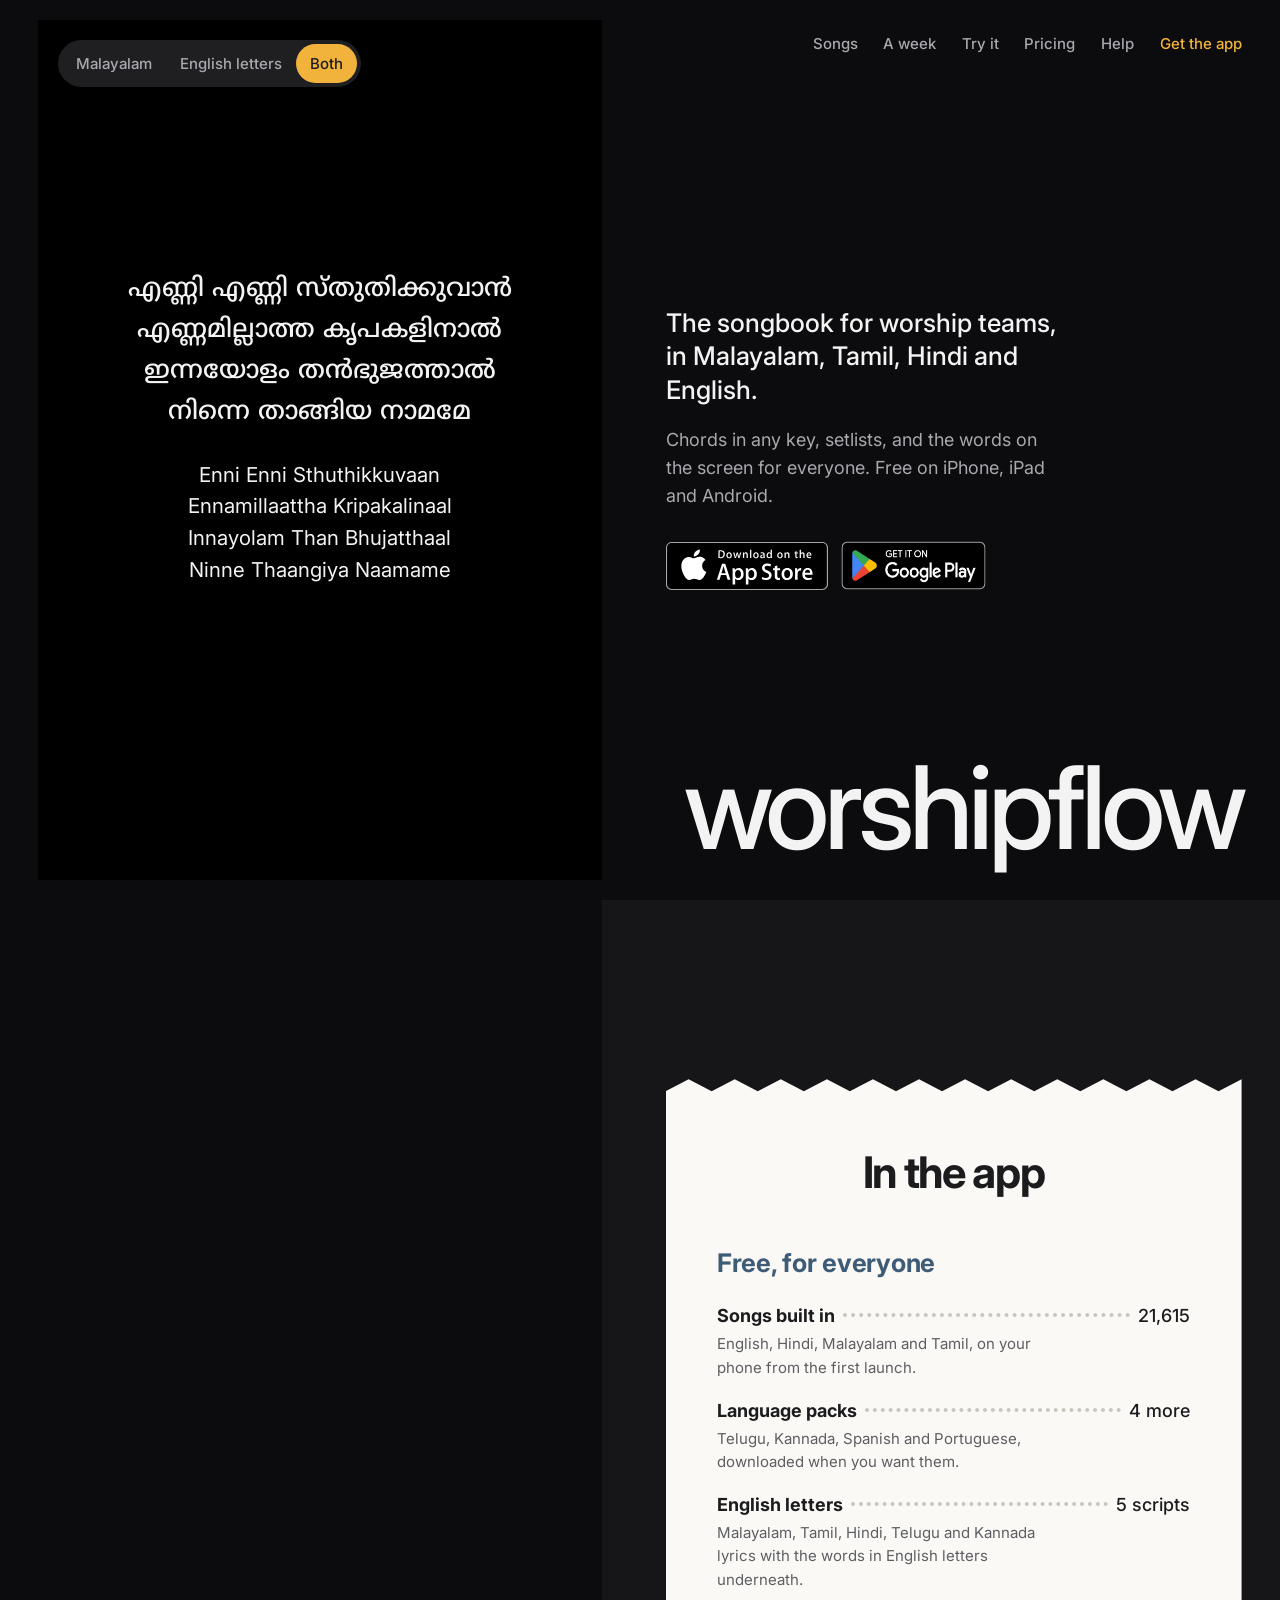
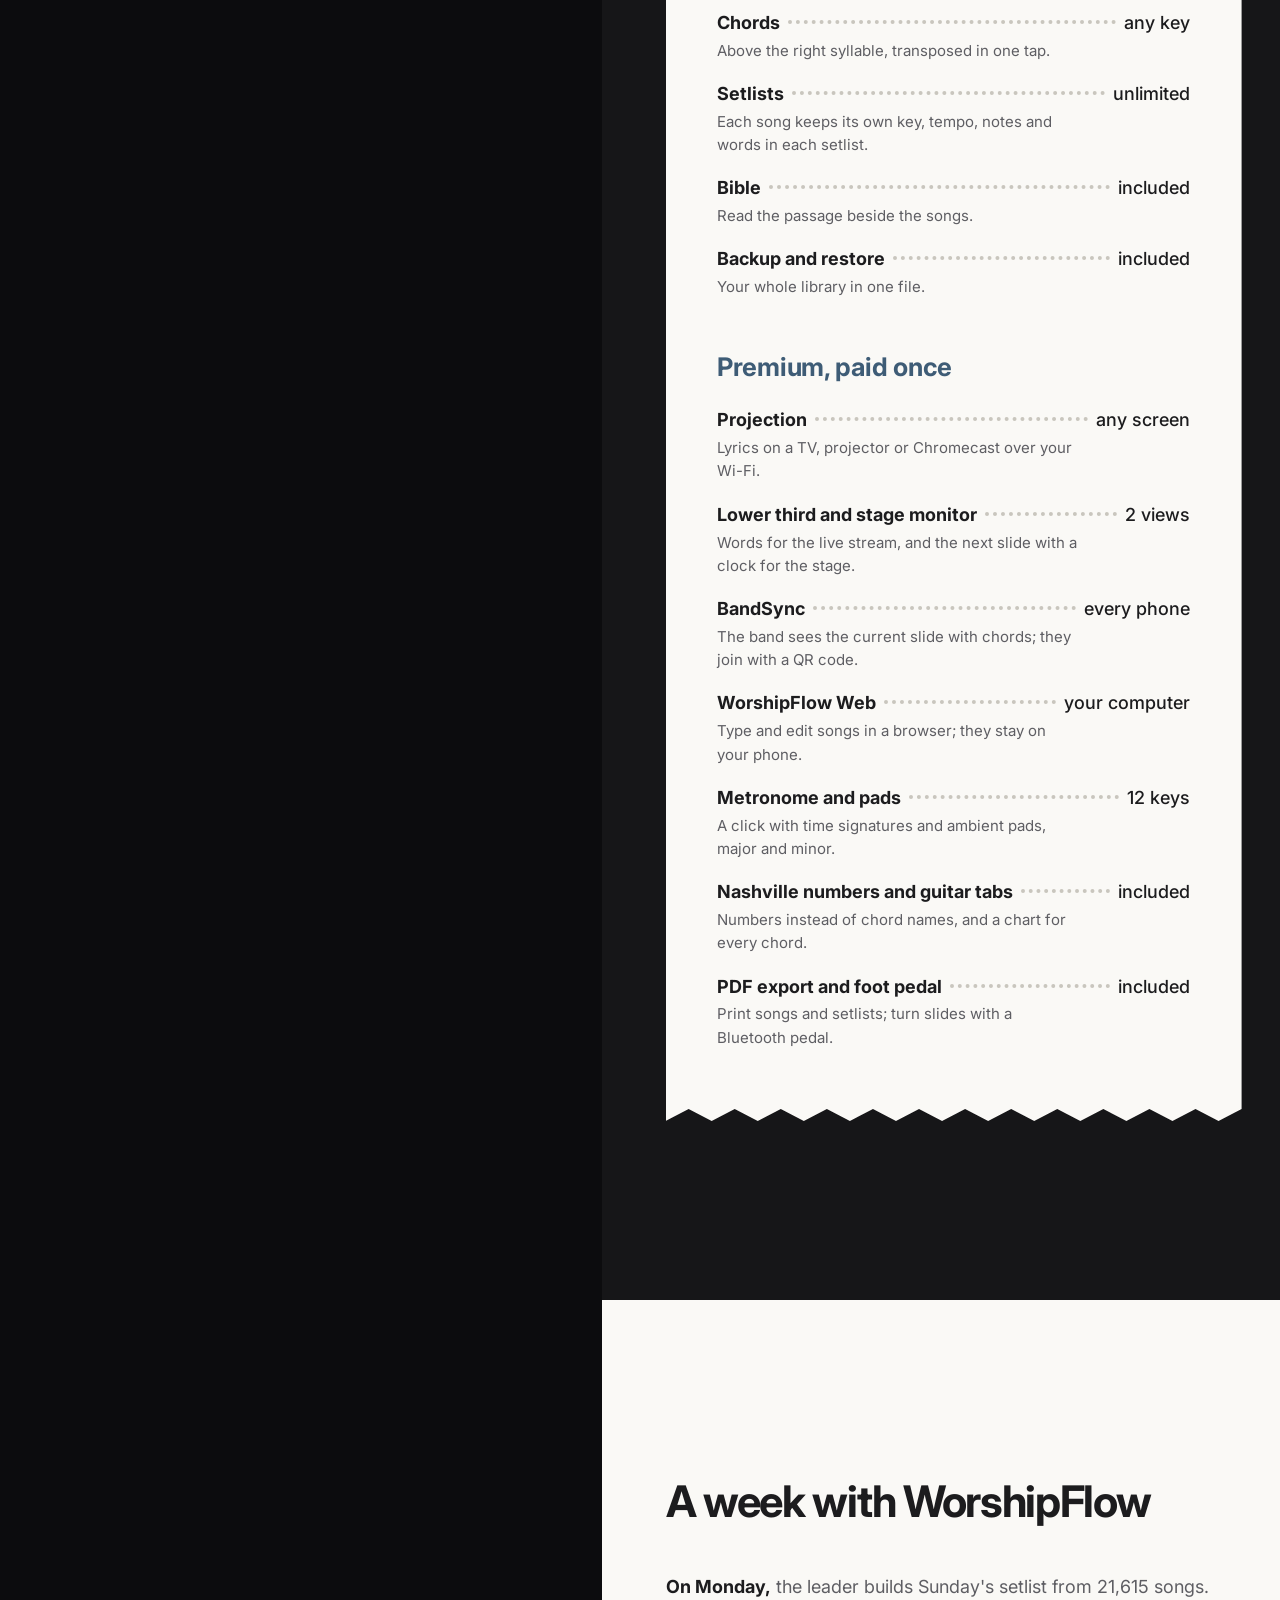
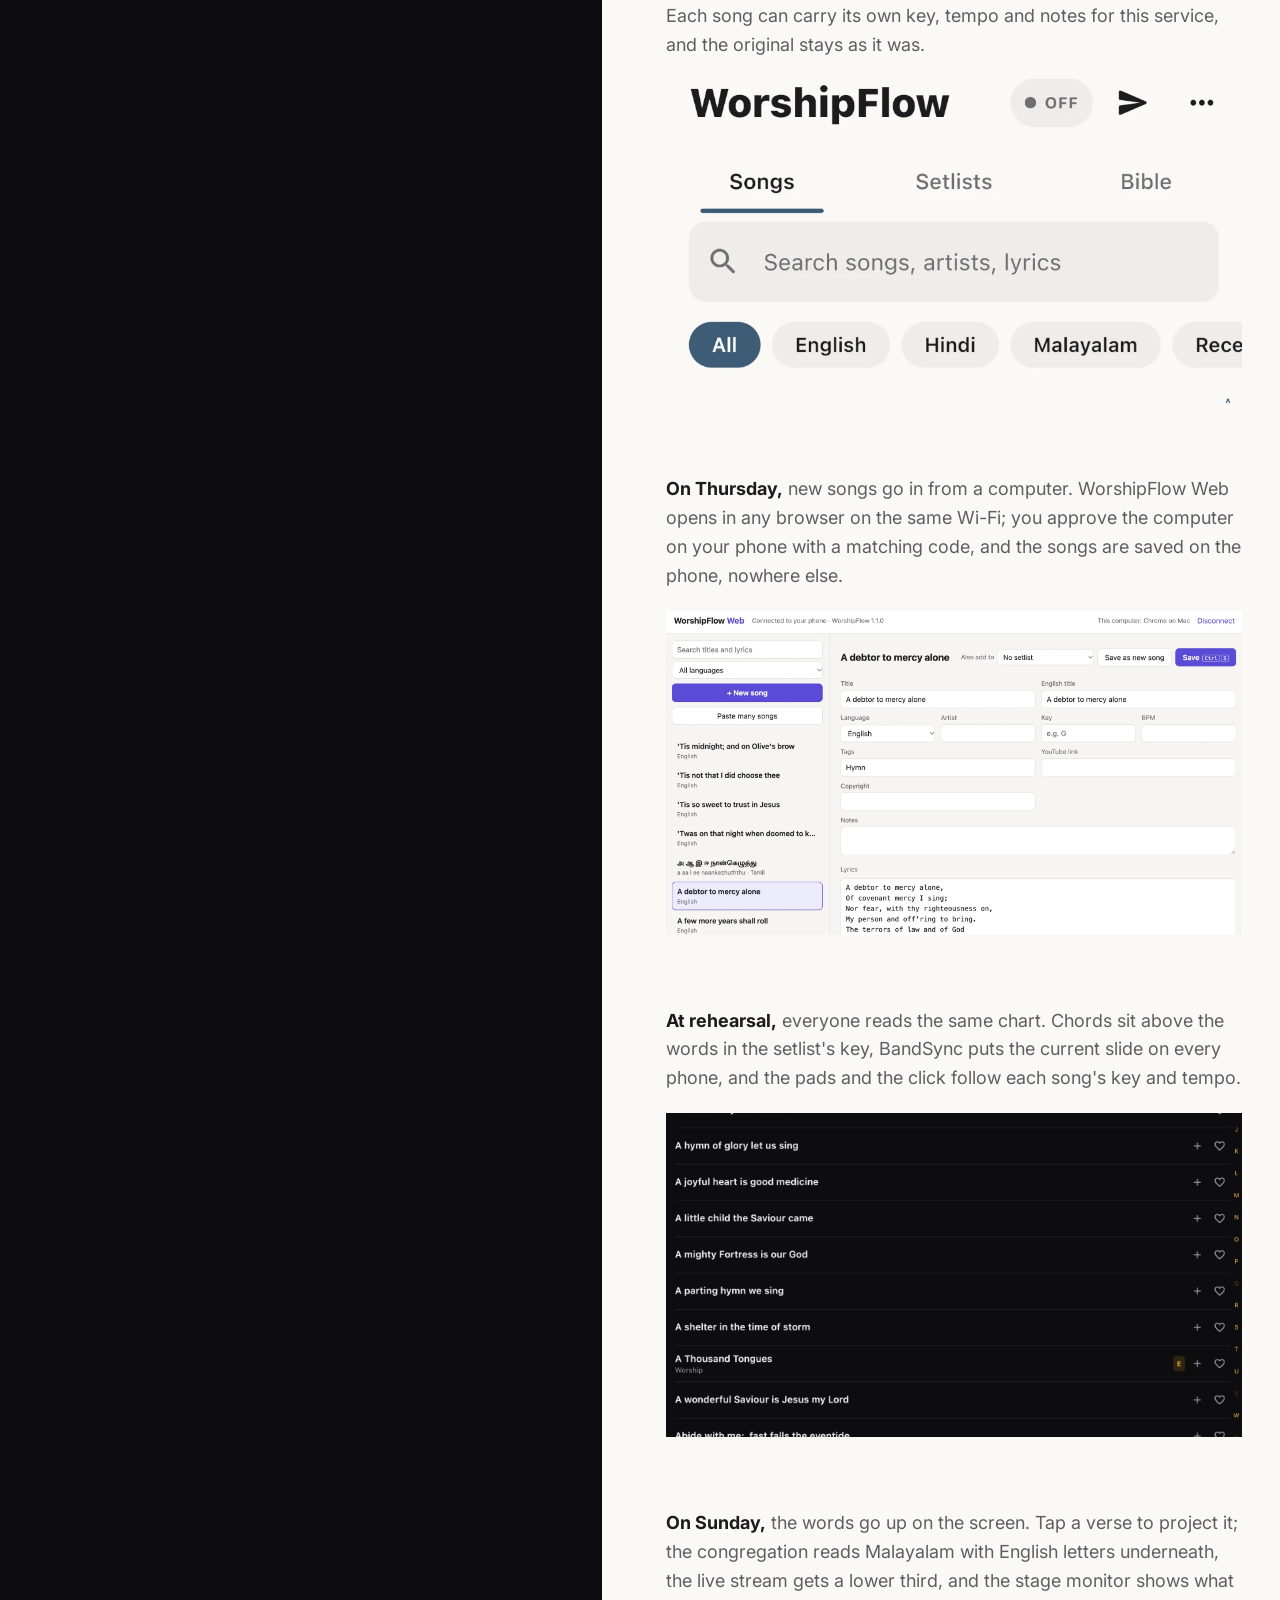
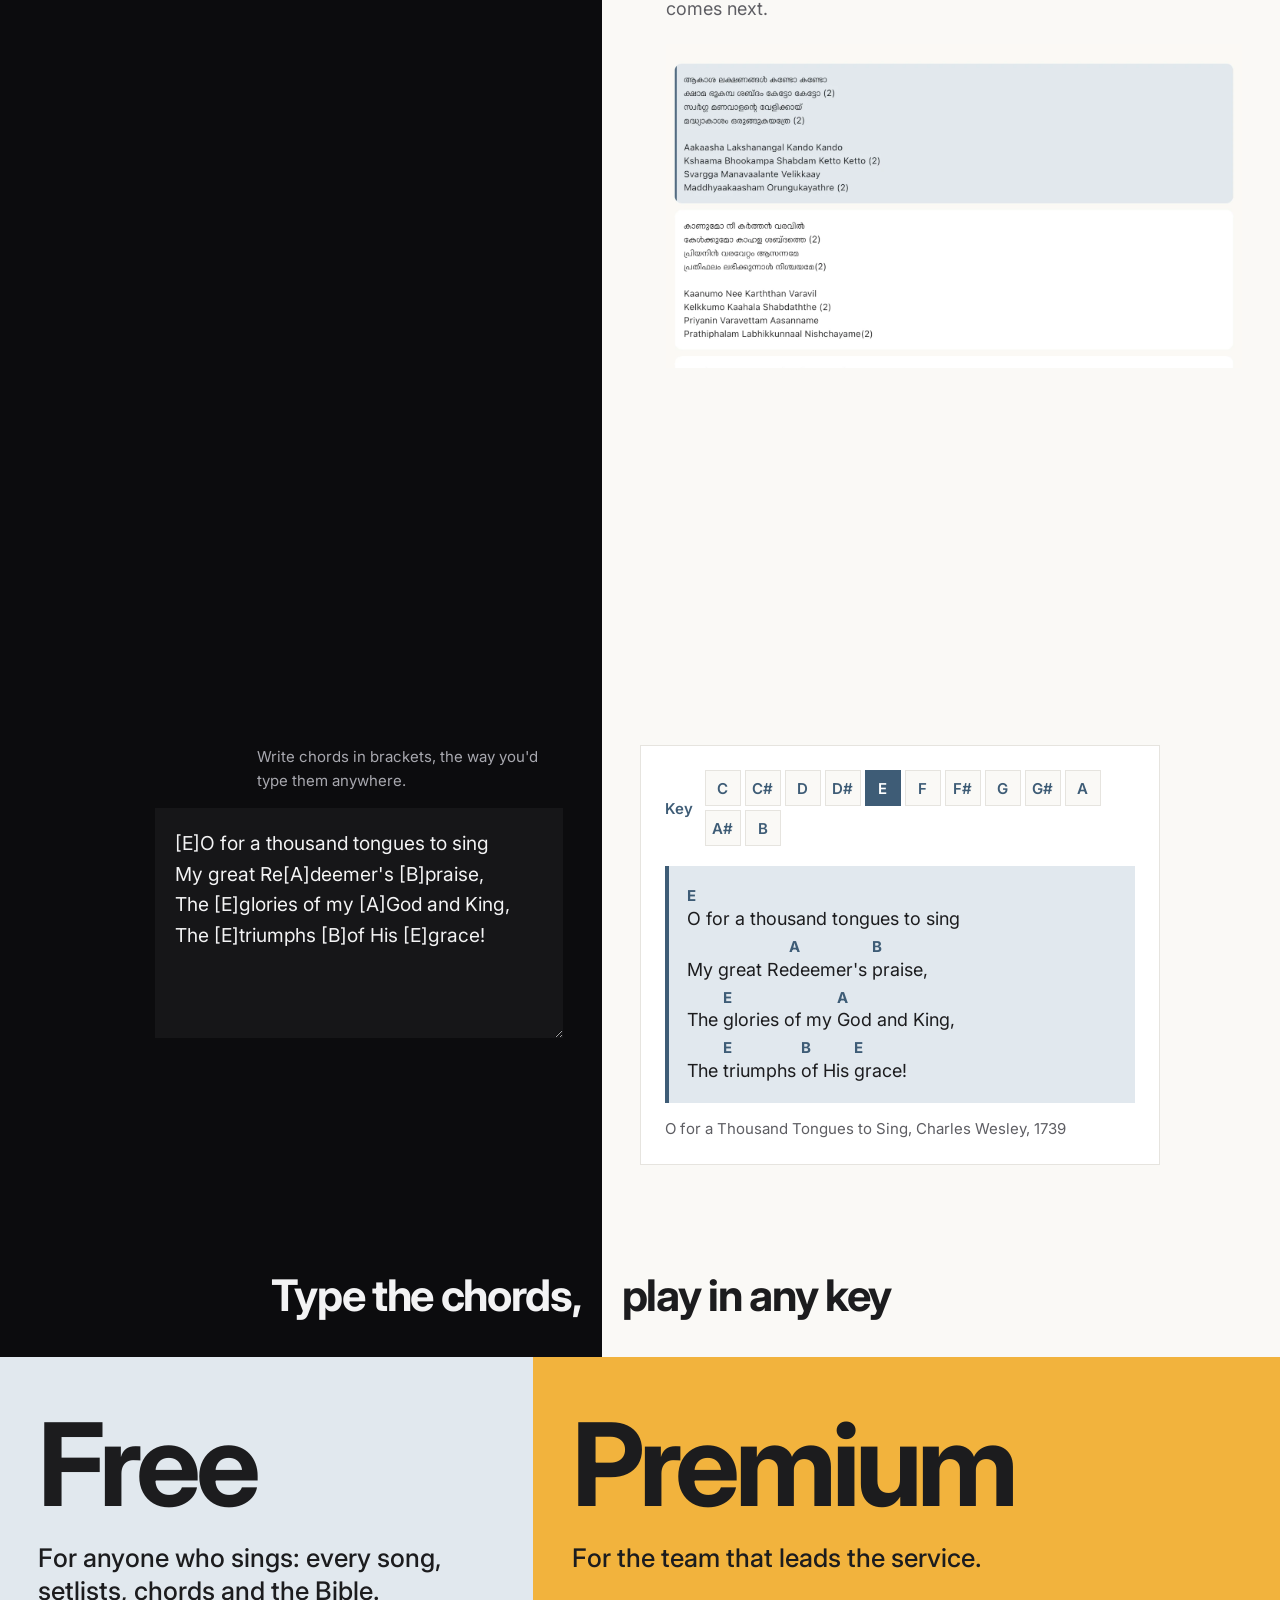
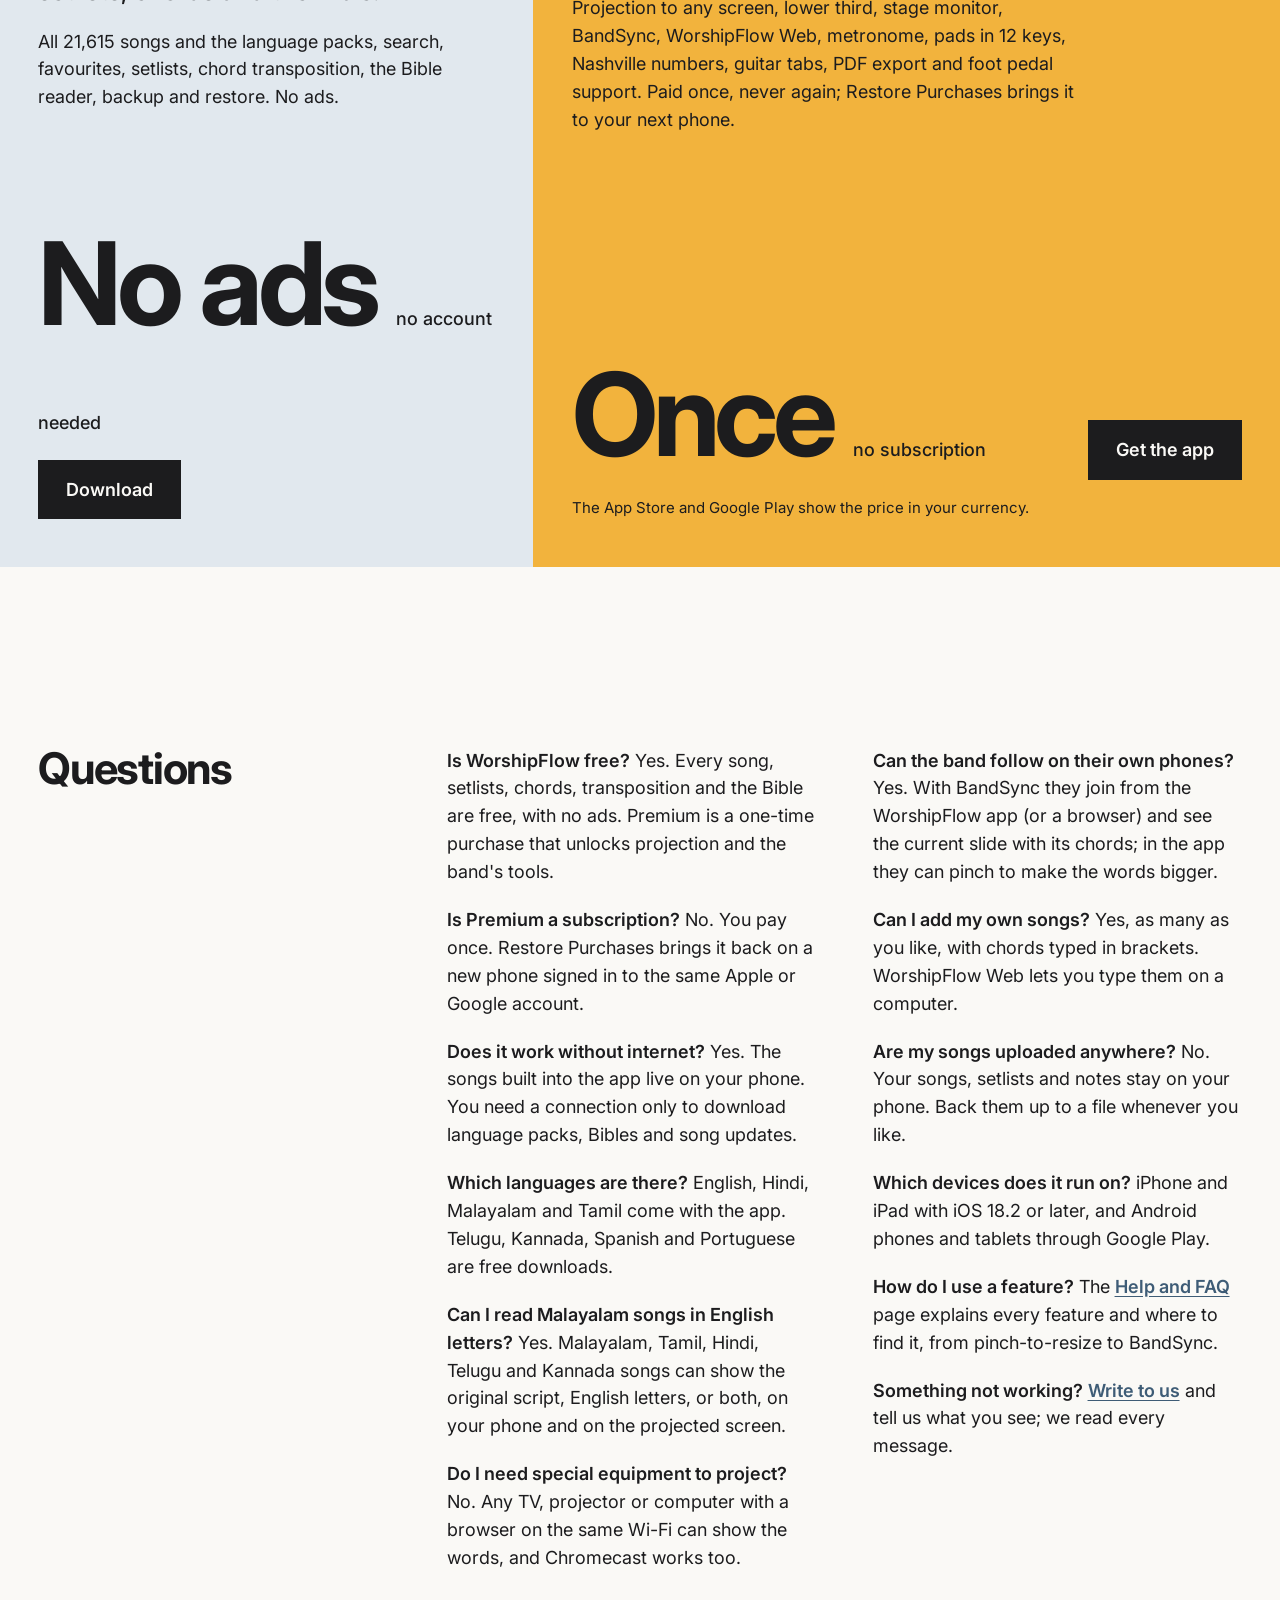
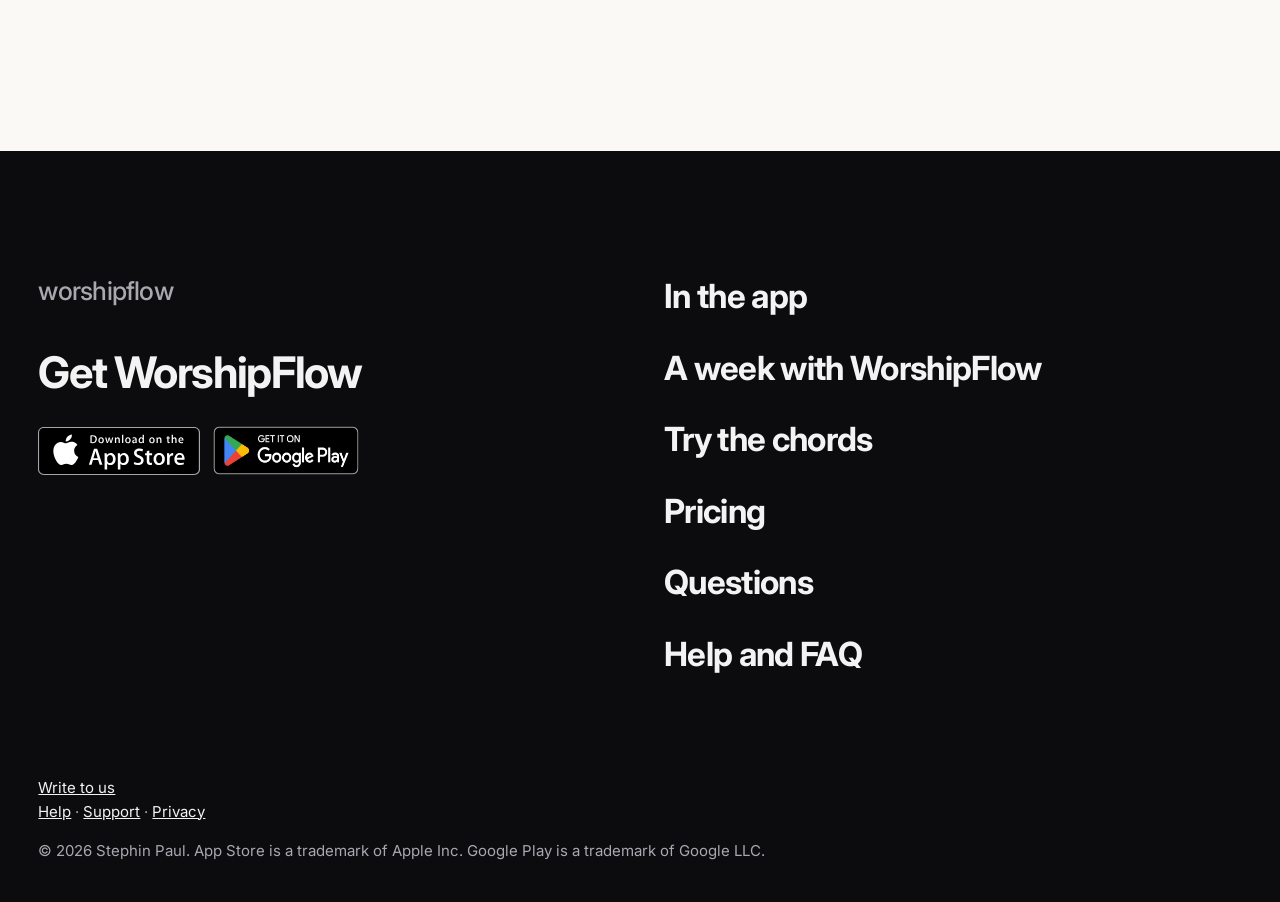
==== commit c7259dae: "Site: no stray screenshot in the footer, Free before Premium on phones - Footer: the zoomed song scr" ====
--- a/index.html
+++ b/index.html
@@ -192,7 +192,6 @@
 </section>
 
 <footer class="footer" id="download">
-  <div class="footer-pic"><img src="assets/ipad_combo.webp" width="1500" height="2000" alt="Malayalam lyrics with English letters, as WorshipFlow shows them" loading="lazy"></div>
   <div class="footer-menu">
     <p class="footer-mark">worshipflow</p>
     <h2 class="footer-h">Get WorshipFlow</h2>
--- a/styles.css
+++ b/styles.css
@@ -118,7 +118,7 @@
 .evidence.wide img { object-position: 0 0; }
 
 /* ---------- Try it: input half, output half ---------- */
-.showcase { position: relative; display: grid; grid-template-columns: 1fr 1fr; min-height: 90svh; }
+.showcase { position: relative; display: grid; grid-template-columns: 47% 53%; min-height: 90svh; }  /* the same edge as the stage above */
 .field-dark { background: var(--stage); padding: 22svh var(--m) 160px; display: flex; flex-direction: column; align-items: flex-end; }
 .field-dark > * { width: min(100%, 34ch); }
 .field-label { font-size: var(--t-small); color: var(--stage-soft); margin-bottom: 16px; }
@@ -145,7 +145,7 @@
 .r-chord.flash { animation: flash .5s var(--ease); }
 @keyframes flash { from { transform: translateY(-6px); opacity: 0; } to { transform: none; opacity: 1; } }
 .credit { margin-top: 14px; font-size: var(--t-small); color: var(--soft); }
-.split-heading { position: absolute; left: 0; right: 0; bottom: 40px; display: grid; grid-template-columns: 1fr 1fr; pointer-events: none;
+.split-heading { position: absolute; left: 0; right: 0; bottom: 40px; display: grid; grid-template-columns: 47% 53%; pointer-events: none;
   font-size: var(--t-head); font-weight: 700; letter-spacing: -.03em; line-height: 1; }
 .split-heading span:first-child { color: var(--stage-ink); text-align: right; padding-right: 20px; }
 .split-heading span:last-child { color: var(--ink); padding-left: 20px; }
@@ -175,10 +175,11 @@
 .faq-text a { color: var(--slate); font-weight: 600; text-underline-offset: 3px; }
 
 /* ---------- Footer ---------- */
-.footer { display: grid; grid-template-columns: 1fr 1fr; min-height: 100svh; background: var(--stage); }
-.footer-pic { overflow: hidden; position: relative; }
-.footer-pic img { position: absolute; inset: 0; width: 100%; height: 100%; object-fit: cover; object-position: 0 8%; transform: scale(2.1); transform-origin: 2% 9%; }
-.footer-menu { padding: 80px var(--m) 40px clamp(40px, 6vw, 96px); display: flex; flex-direction: column; }
+.footer { background: var(--stage); }
+.footer-menu { padding: 120px var(--m) 40px; display: grid; grid-template-columns: 1fr 1fr; column-gap: 48px; align-items: start; }
+.footer-menu > .footer-mark, .footer-menu > .footer-h, .footer-menu > .badges { grid-column: 1; }
+.footer-menu > .menu-links { grid-column: 2; grid-row: 1 / span 4; margin-top: 0; }
+.footer-menu > .footer-small { grid-column: 1 / -1; }
 .footer-mark { font-size: var(--t-statement); font-weight: 500; letter-spacing: -.03em; color: var(--stage-soft); }
 .footer-h { margin-top: 40px; font-size: var(--t-head); font-weight: 700; letter-spacing: -.03em; line-height: 1; }
 .menu-links { margin-top: 56px; }
@@ -186,7 +187,7 @@
 .menu-links a { font-size: clamp(24px, 2.6vw, 40px); font-weight: 700; letter-spacing: -.02em; text-decoration: none; display: inline-block; transition: transform .25s var(--ease), color .25s; }
 .menu-links:hover a { color: var(--stage-soft); }
 .menu-links a:hover, .menu-links a:focus-visible { color: var(--stage-ink); transform: translateX(12px); }
-.footer-small { margin-top: auto; padding-top: 64px; display: grid; gap: 16px; font-size: var(--t-small); color: var(--stage-soft); }
+.footer-small { margin-top: 96px; padding-top: 0; display: grid; gap: 16px; font-size: var(--t-small); color: var(--stage-soft); }
 .footer-small a { color: var(--stage-ink); }
 
 /* ---------- Motion ---------- */
@@ -203,8 +204,6 @@
   .wordmark { animation: settle linear both; animation-timeline: view(); animation-range: exit 0% exit 100%; }
   @keyframes settle { to { scale: .93; } }
 }
-.footer-pic img { animation: drift 24s ease-in-out infinite alternate; }
-@keyframes drift { to { transform: scale(2.25) translate(-1.5%, -1%); } }
 
 @media (prefers-reduced-motion: reduce) {
   html { scroll-behavior: auto; }
@@ -249,14 +248,14 @@
   .split-heading span:first-child { padding-top: var(--gap) !important; }
   .split-heading span:last-child { color: var(--amber); }
   .pricing { grid-template-columns: 1fr; }
-  .plan-premium { order: -1; }
   .plan { min-height: 70svh; }
   .plan-foot .btn { width: 100%; text-align: center; }
+  .price span { display: block; margin-top: 10px; }   /* its own line, not a stray last word */
   .faq { display: block; }
   .faq-text { columns: 1; }
-  .footer { grid-template-columns: 1fr; }
-  .footer-pic { height: 50svh; }
-  .footer-menu { padding: 56px var(--m) 32px; }
+  .footer-menu { display: flex; flex-direction: column; padding: 96px var(--m) 32px; }
+  .footer-menu > .menu-links { margin-top: 56px; }
+  .footer-small { margin-top: 64px; }
   .menu-links a { font-size: 8vw; }
 }
 
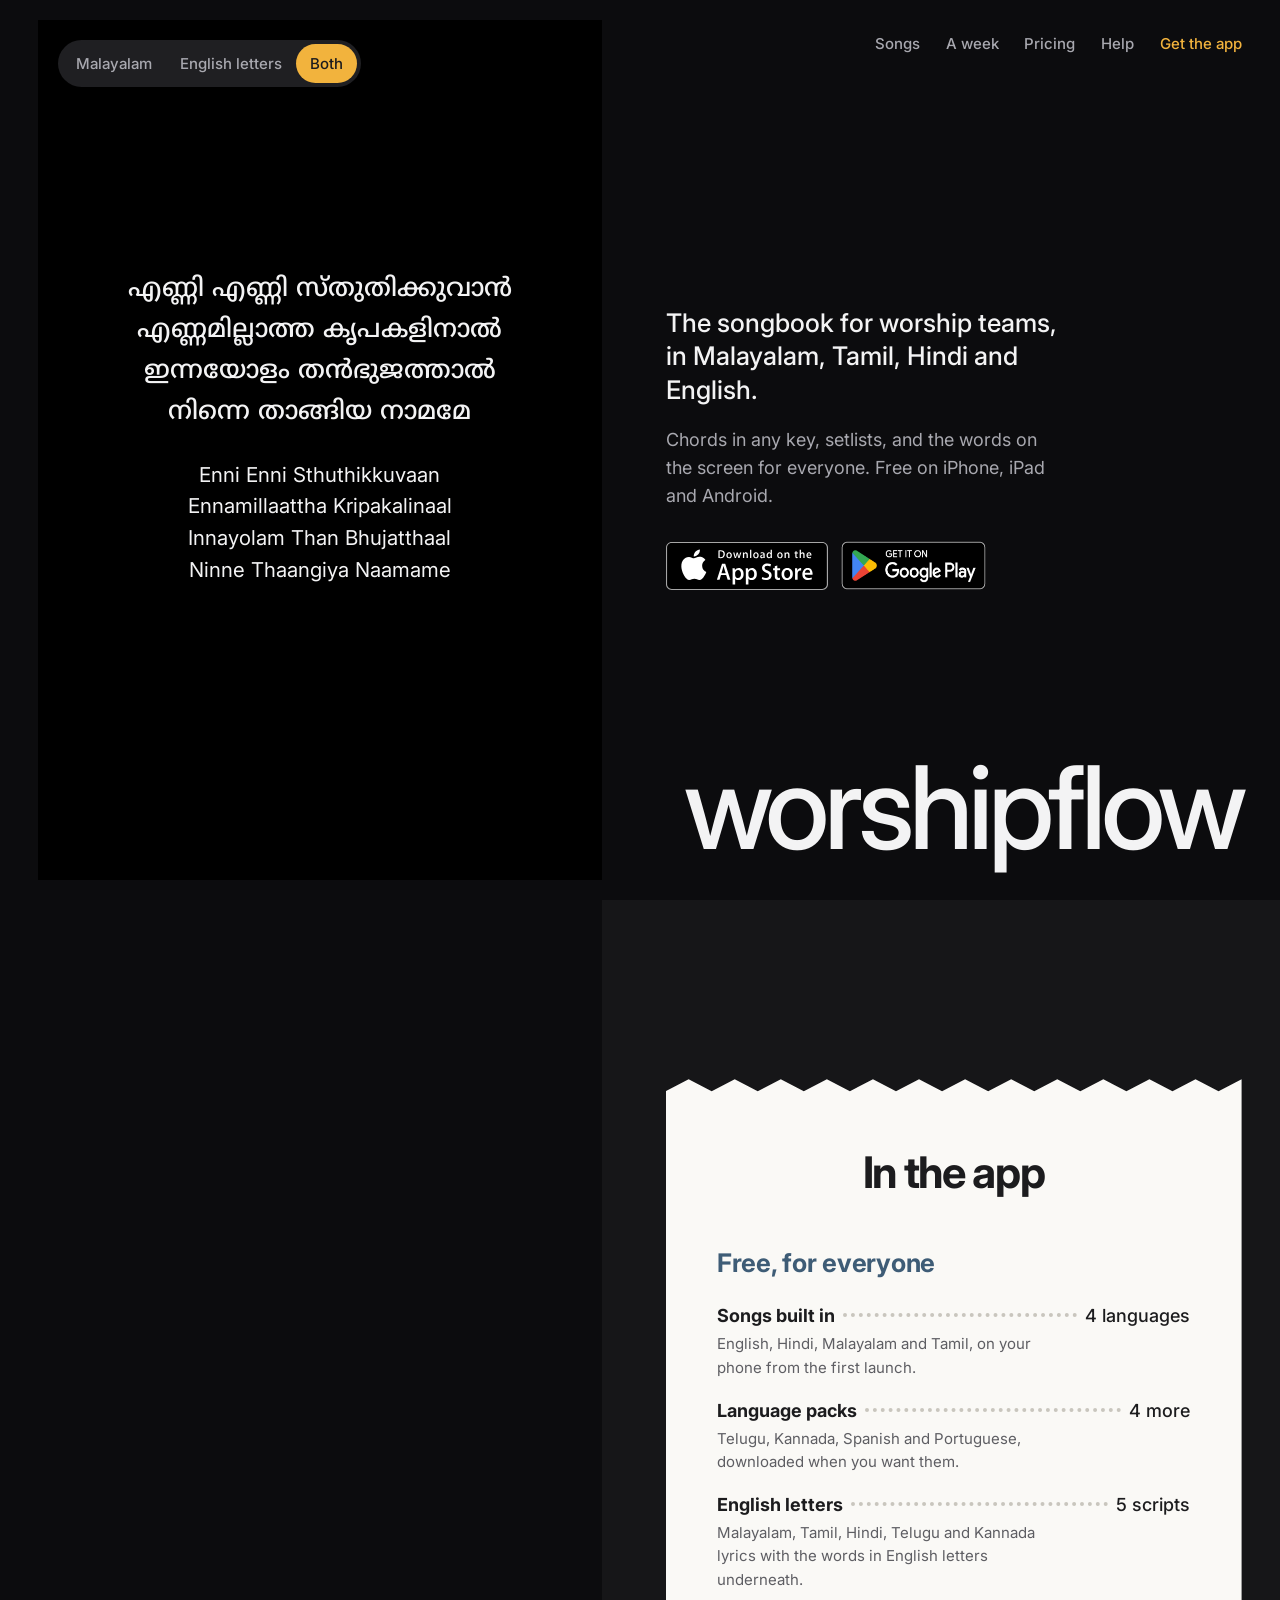
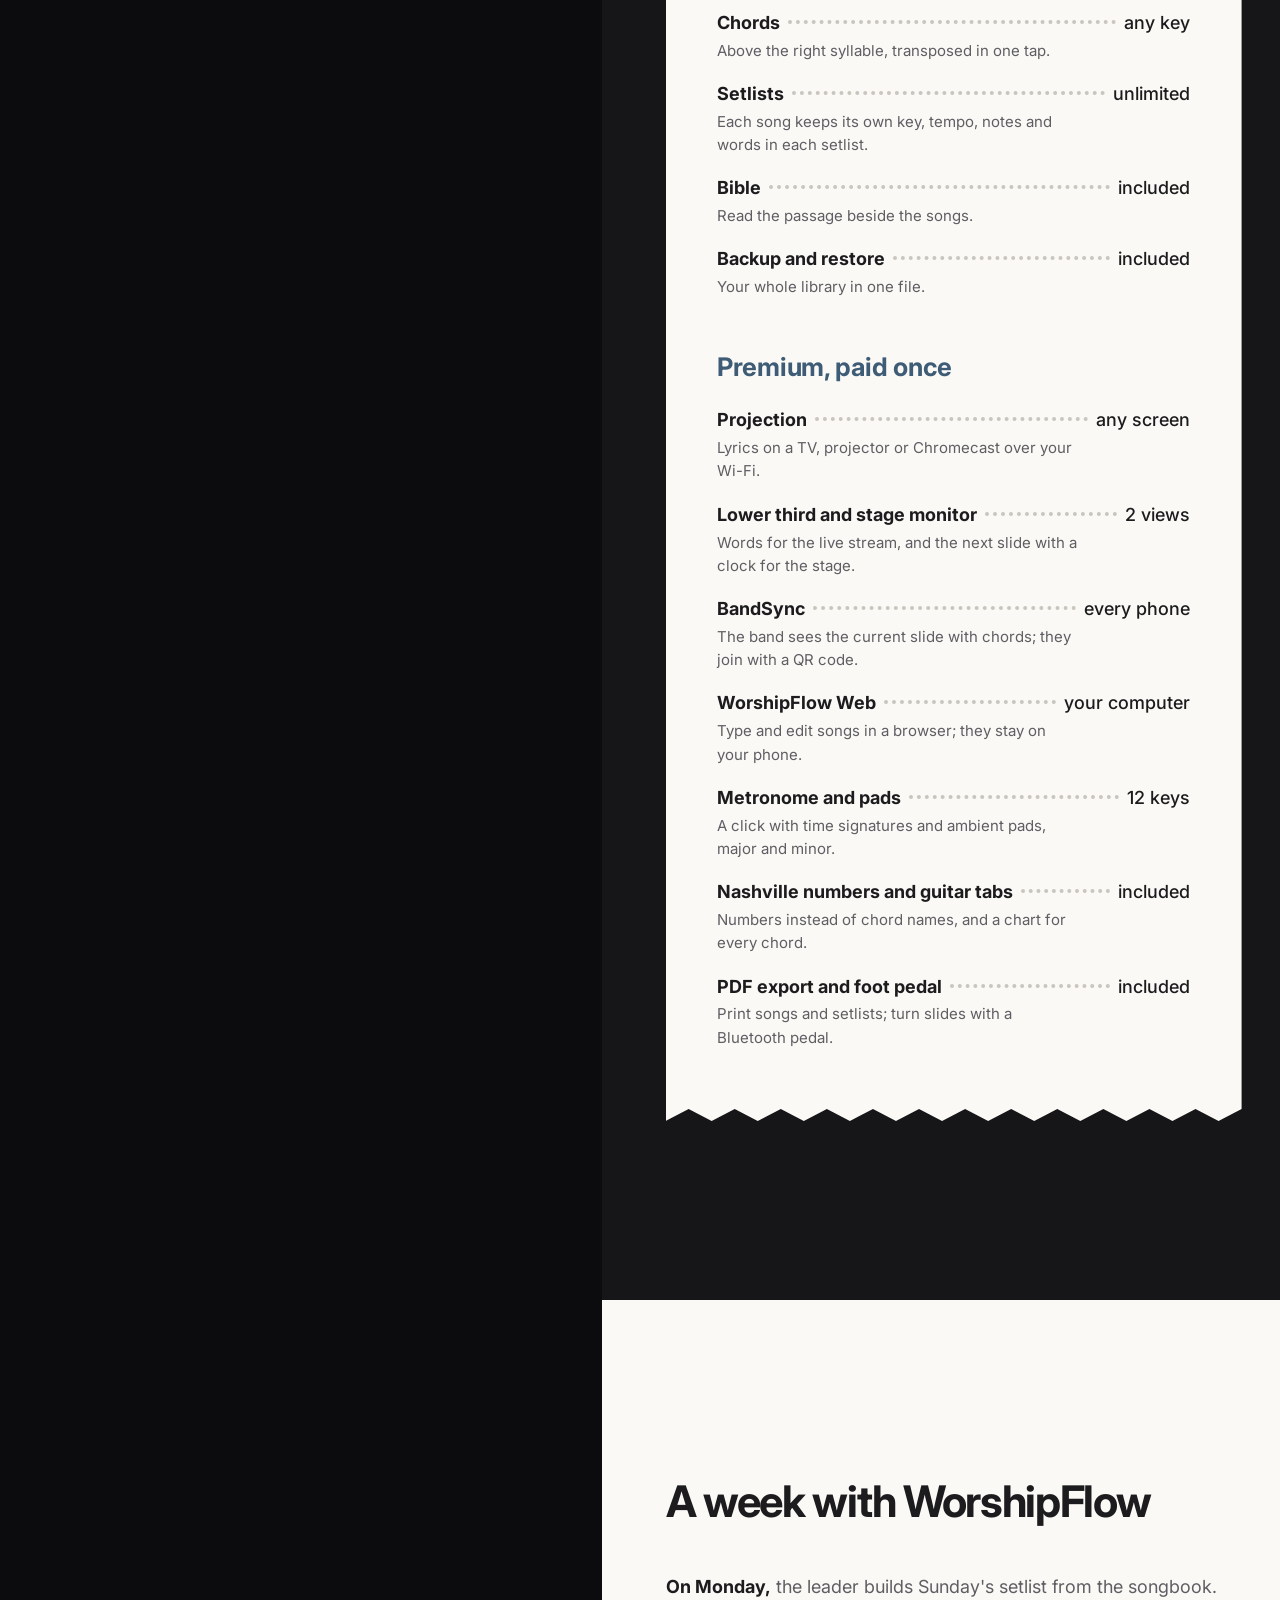
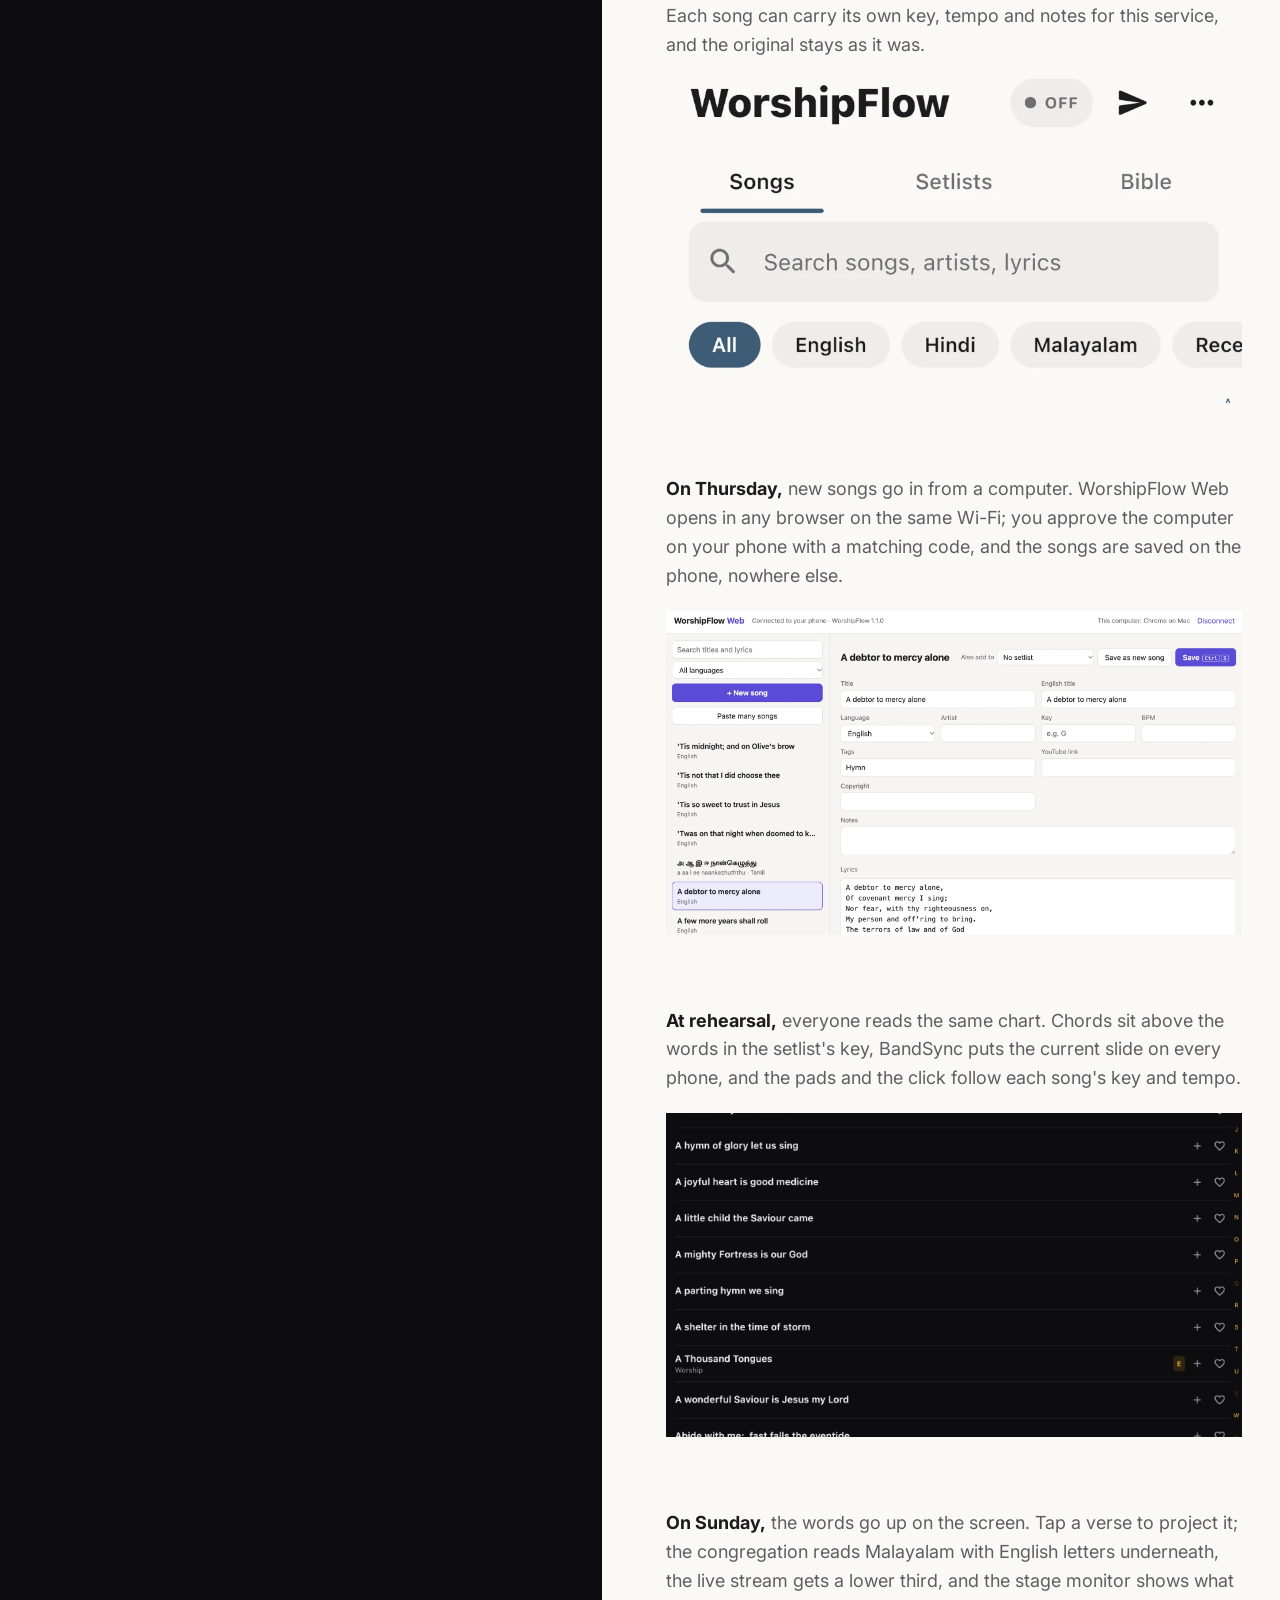
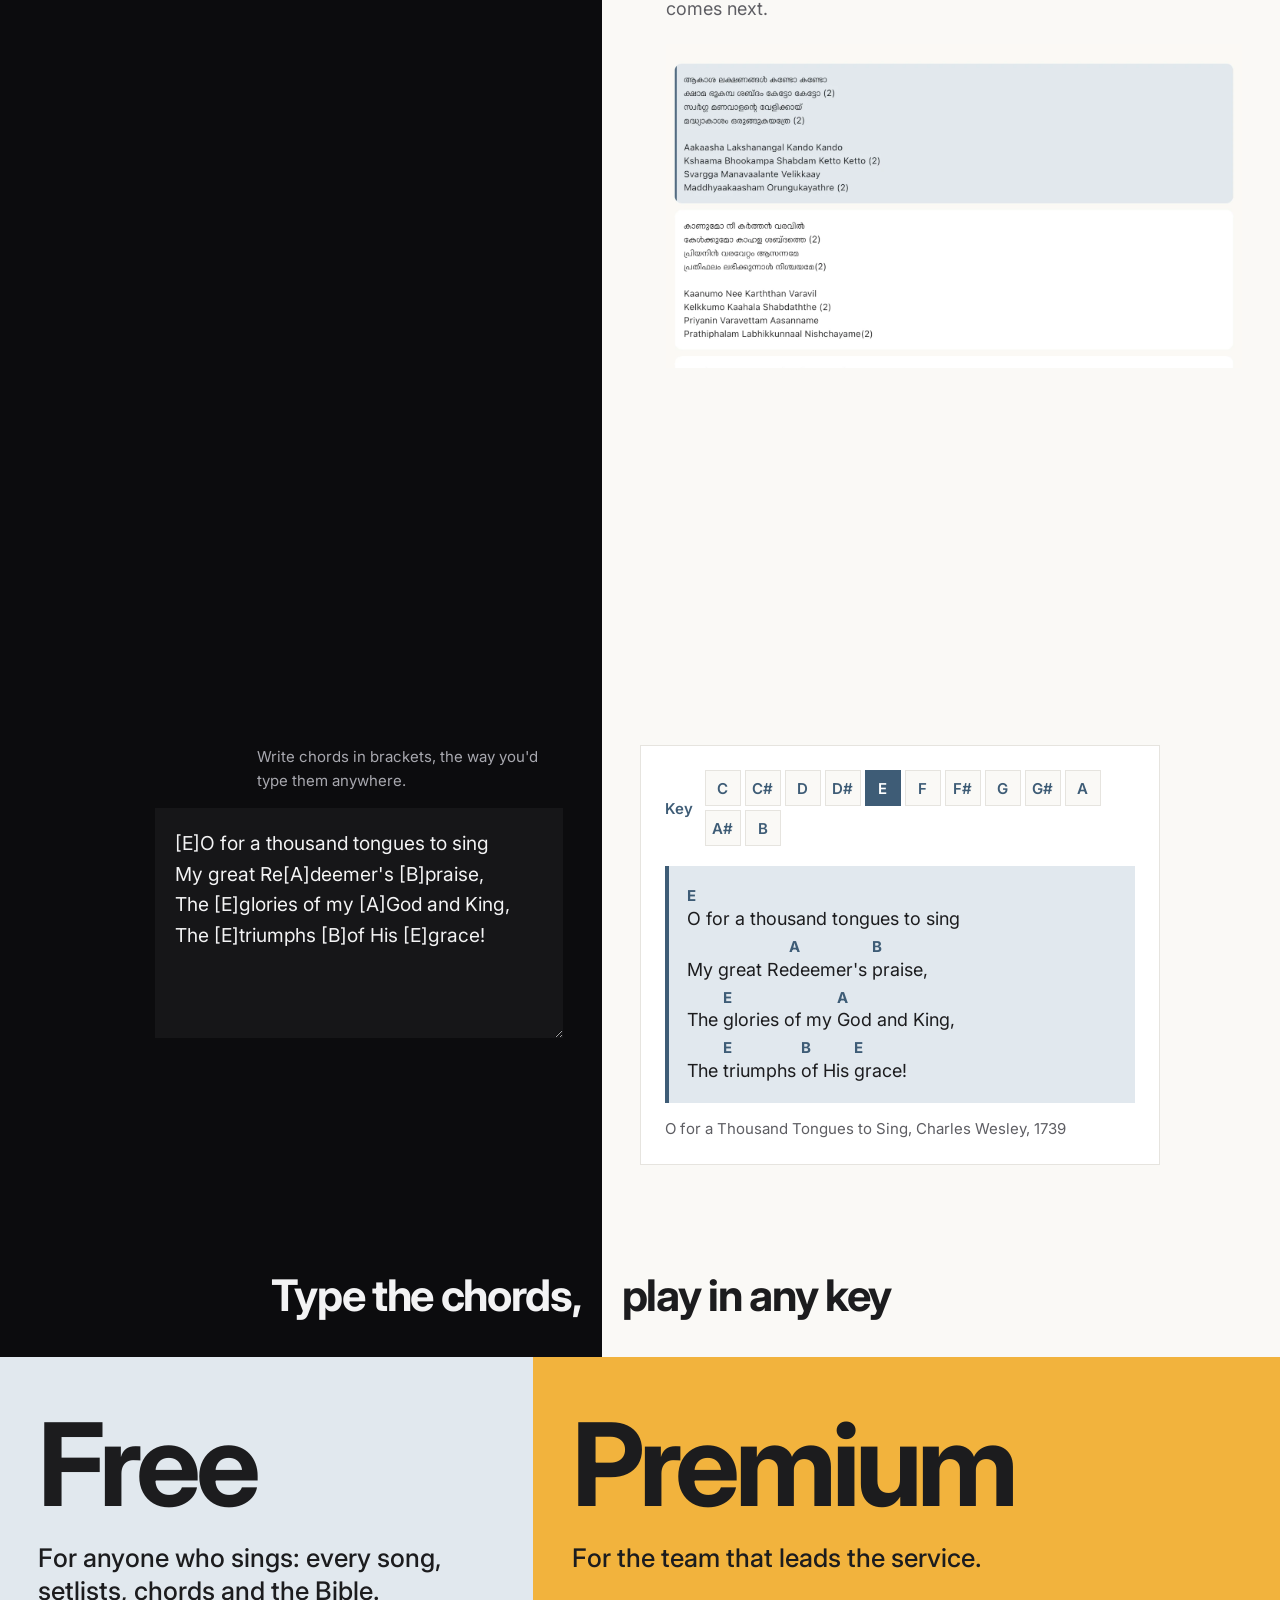
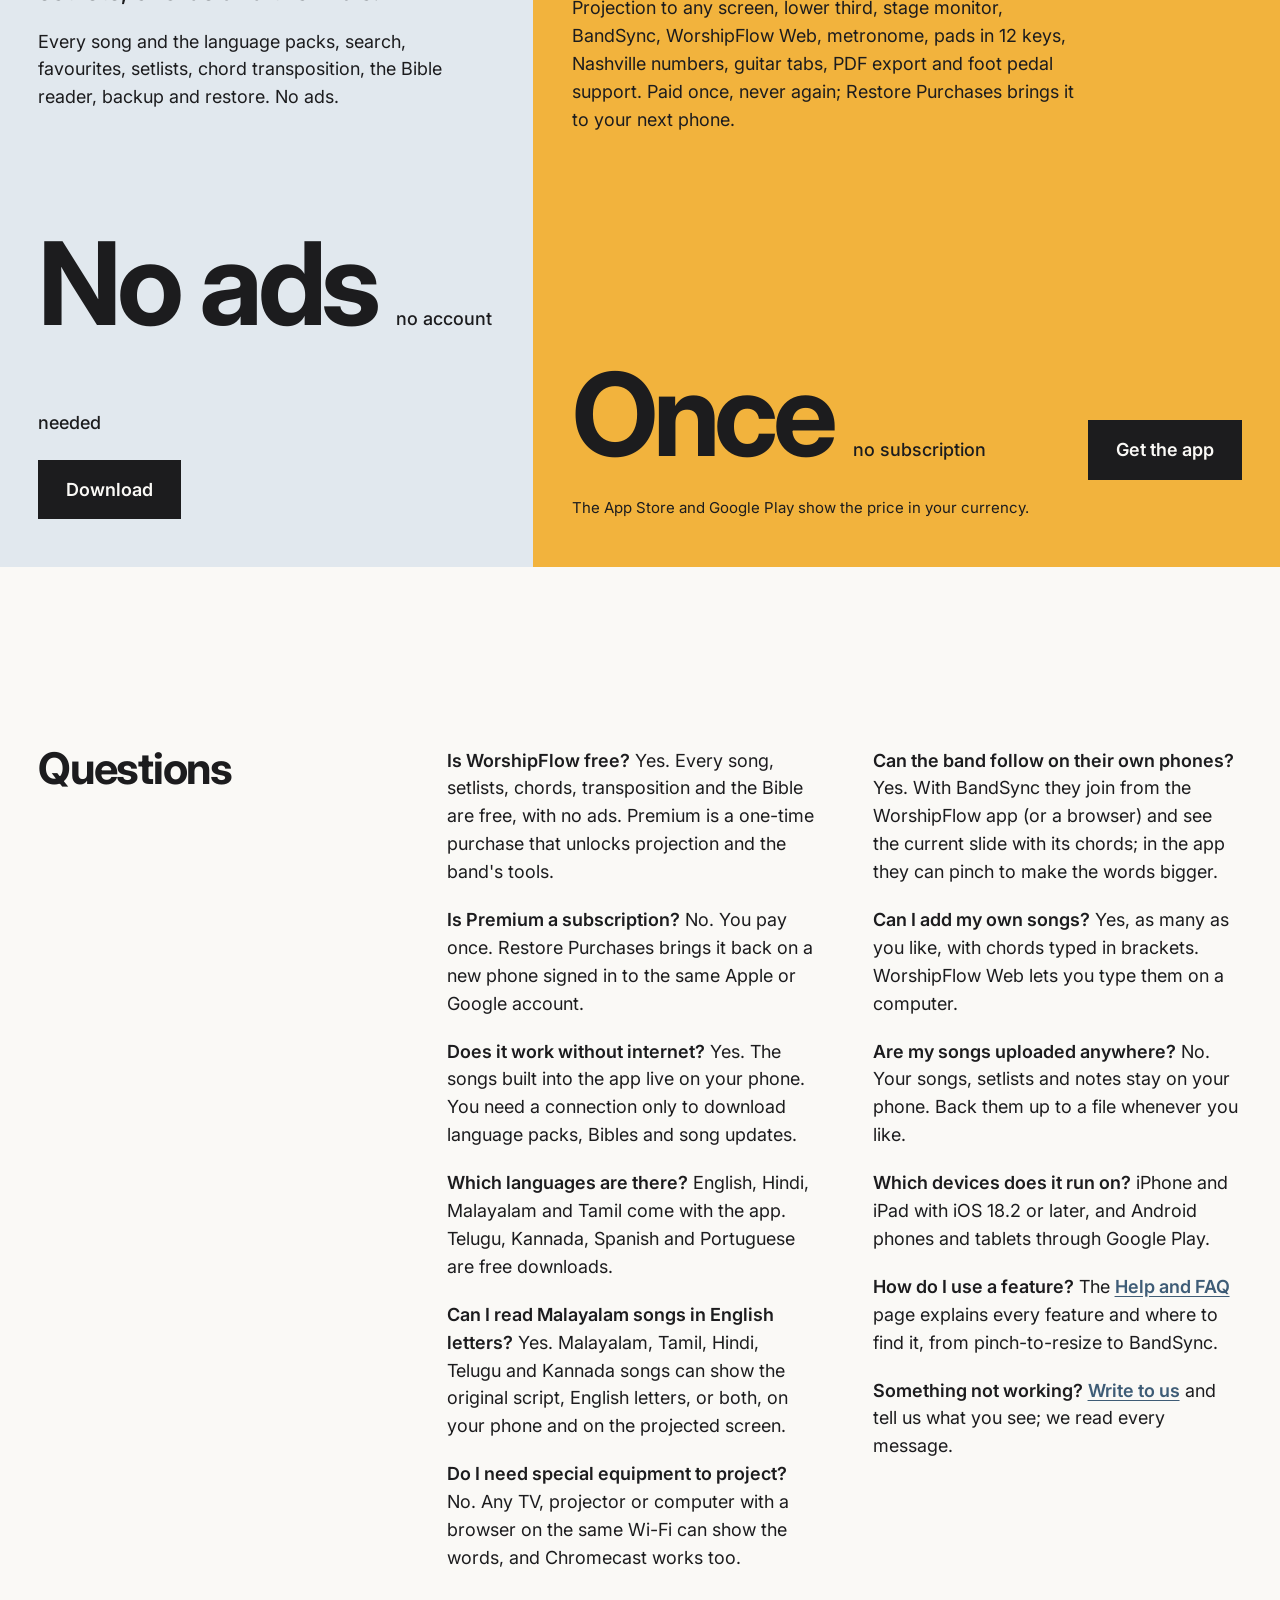
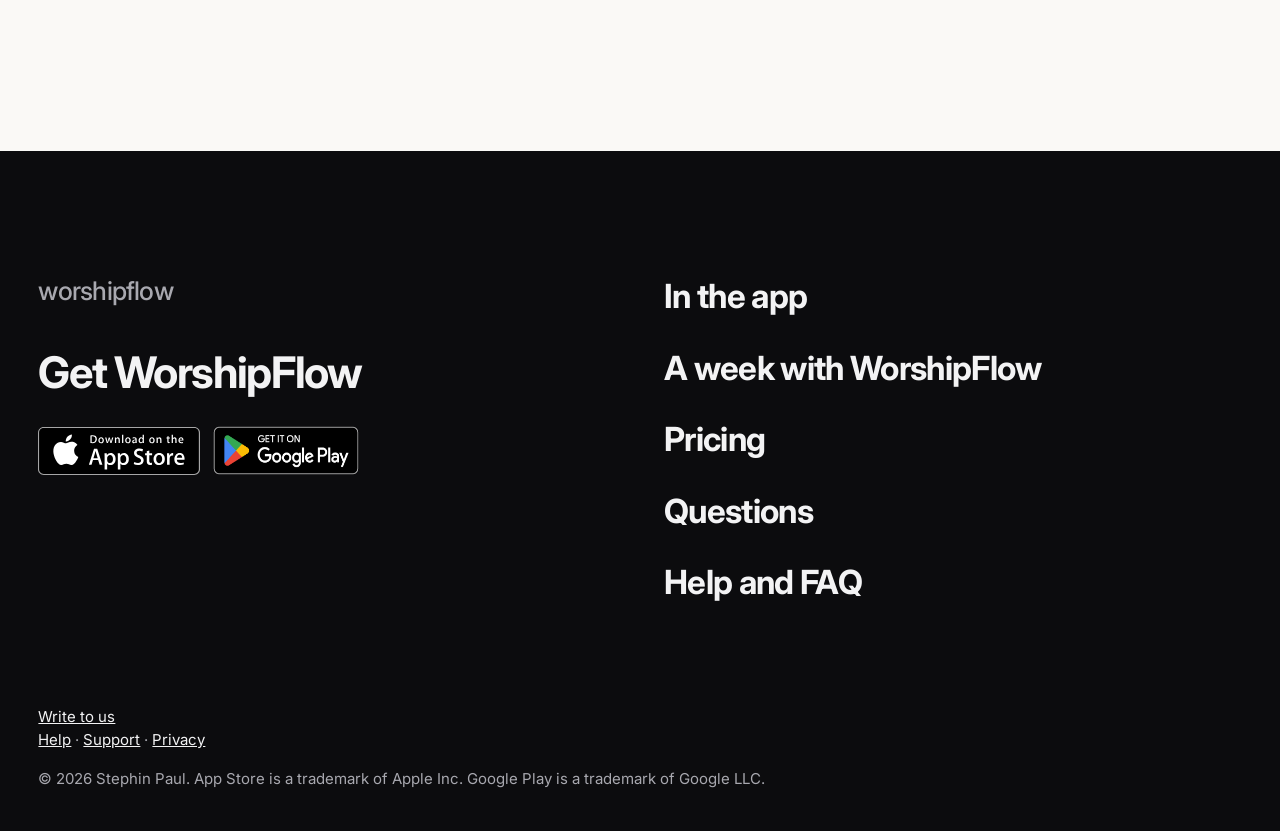
==== commit d10054e4: "Site: no song count, no Try-it menu link, same menu on phones as on desktop - Song count removed fro" ====
--- a/index.html
+++ b/index.html
@@ -4,13 +4,13 @@
 <meta charset="utf-8">
 <meta name="viewport" content="width=device-width, initial-scale=1">
 <title>WorshipFlow: worship songbook with chords, setlists and projection</title>
-<meta name="description" content="The songbook for worship teams: 21,615 songs in Malayalam, Tamil, Hindi and English, with English letters under every script, chords in any key, setlists and projection. Free on iPhone, iPad and Android.">
+<meta name="description" content="The songbook for worship teams: songs in Malayalam, Tamil, Hindi and English, with English letters under every script, chords in any key, setlists and projection. Free on iPhone, iPad and Android.">
 <link rel="canonical" href="https://getworshipflow.app/">
 <meta name="apple-itunes-app" content="app-id=6818477353">
 <meta name="theme-color" content="#0C0C0E">
 <meta property="og:type" content="website">
 <meta property="og:title" content="WorshipFlow: the songbook for worship teams">
-<meta property="og:description" content="21,615 songs in Malayalam, Tamil, Hindi and English, with chords, setlists and projection. Free on iPhone, iPad and Android.">
+<meta property="og:description" content="Worship songs in Malayalam, Tamil, Hindi and English, with chords, setlists and projection. Free on iPhone, iPad and Android.">
 <meta property="og:url" content="https://getworshipflow.app/">
 <meta property="og:image" content="https://getworshipflow.app/assets/og.png">
 <meta property="og:image:width" content="1024">
@@ -28,6 +28,13 @@
 </head>
 <body>
 <a class="skip" href="#songs">Skip to content</a>
+<nav class="mnav" aria-label="Main">
+  <a href="#songs">Songs</a>
+  <a href="#week">A week</a>
+  <a href="#pricing">Pricing</a>
+  <a href="faq/">Help</a>
+  <a class="nav-action" href="#download">Get the app</a>
+</nav>
 
 <div class="split">
   <div class="stage" aria-label="What the congregation sees">
@@ -61,7 +68,6 @@
       <nav class="nav" aria-label="Main">
         <a href="#songs">Songs</a>
         <a href="#week">A week</a>
-        <a href="#try">Try it</a>
         <a href="#pricing">Pricing</a>
         <a href="faq/">Help</a>
         <a class="nav-action" href="#download">Get the app</a>
@@ -83,7 +89,7 @@
         <div class="group" data-in>
           <h3>Free, for everyone</h3>
           <dl>
-            <div class="item"><dt>Songs built in</dt><dd>21,615</dd><p>English, Hindi, Malayalam and Tamil, on your phone from the first launch.</p></div>
+            <div class="item"><dt>Songs built in</dt><dd>4 languages</dd><p>English, Hindi, Malayalam and Tamil, on your phone from the first launch.</p></div>
             <div class="item"><dt>Language packs</dt><dd>4 more</dd><p>Telugu, Kannada, Spanish and Portuguese, downloaded when you want them.</p></div>
             <div class="item"><dt>English letters</dt><dd>5 scripts</dd><p>Malayalam, Tamil, Hindi, Telugu and Kannada lyrics with the words in English letters underneath.</p></div>
             <div class="item"><dt>Chords</dt><dd>any key</dd><p>Above the right syllable, transposed in one tap.</p></div>
@@ -110,7 +116,7 @@
     <section class="week" id="week" data-stage="chords" aria-labelledby="week-h">
       <h2 id="week-h">A week with WorshipFlow</h2>
       <div class="stage-step" data-in>
-        <p><b>On Monday,</b> the leader builds Sunday's setlist from 21,615 songs. Each song can carry its own key, tempo and notes for this service, and the original stays as it was.</p>
+        <p><b>On Monday,</b> the leader builds Sunday's setlist from the songbook. Each song can carry its own key, tempo and notes for this service, and the original stays as it was.</p>
         <figure class="evidence"><img src="assets/iphone_list.webp" width="920" height="2000" alt="The WorshipFlow song list on an iPhone" loading="lazy" style="object-position:50% 12%"></figure>
       </div>
       <div class="stage-step" data-in>
@@ -155,7 +161,7 @@
   <div class="plan plan-free" data-in>
     <h3>Free</h3>
     <p class="plan-for">For anyone who sings: every song, setlists, chords and the Bible.</p>
-    <p class="plan-incl">All 21,615 songs and the language packs, search, favourites, setlists, chord transposition, the Bible reader, backup and restore. No ads.</p>
+    <p class="plan-incl">Every song and the language packs, search, favourites, setlists, chord transposition, the Bible reader, backup and restore. No ads.</p>
     <div class="plan-foot">
       <p class="price">No ads <span>no account needed</span></p>
       <a class="btn btn-dark" href="#download">Download</a>
@@ -202,7 +208,6 @@
     <ul class="menu-links">
       <li><a href="#songs">In the app</a></li>
       <li><a href="#week">A week with WorshipFlow</a></li>
-      <li><a href="#try">Try the chords</a></li>
       <li><a href="#pricing">Pricing</a></li>
       <li><a href="#questions">Questions</a></li>
       <li><a href="faq/">Help and FAQ</a></li>
--- a/styles.css
+++ b/styles.css
@@ -74,6 +74,7 @@
 .nav a { text-decoration: none; color: var(--stage-soft); transition: color .2s; }
 .nav a:hover { color: var(--stage-ink); }
 .nav .nav-action { color: var(--amber); }
+.mnav { display: none; }
 .hero-text { position: absolute; top: 34%; left: clamp(40px, 5vw, 72px); right: var(--m); max-width: 36ch; }
 .lede { font-size: var(--t-statement); line-height: 1.3; font-weight: 500; }
 .hero-sub { margin-top: 20px; font-size: var(--t-body); color: var(--stage-soft); max-width: 36ch; }
@@ -233,6 +234,10 @@
   .script-toggle button { padding: 8px 10px; }
   .hero { min-height: 0; padding: 0 var(--m) 64px; display: flex; flex-direction: column; }
   .nav { display: none; }
+  /* The same links as the desktop bar, in a row above the stage. */
+  .mnav { display: flex; flex-wrap: wrap; gap: 6px 18px; padding: 16px var(--m) 4px; background: var(--stage); font-size: var(--t-small); font-weight: 500; }
+  .mnav a { color: var(--stage-soft); text-decoration: none; padding: 6px 0; }
+  .mnav .nav-action { color: var(--amber); margin-left: auto; }
   .wordmark { position: relative; right: auto; bottom: auto; order: -1; margin-top: -.42em; font-size: 17vw; z-index: 2; }
   .hero-text { position: static; max-width: none; margin-top: 24px; }
   .lede { font-size: 22px; }
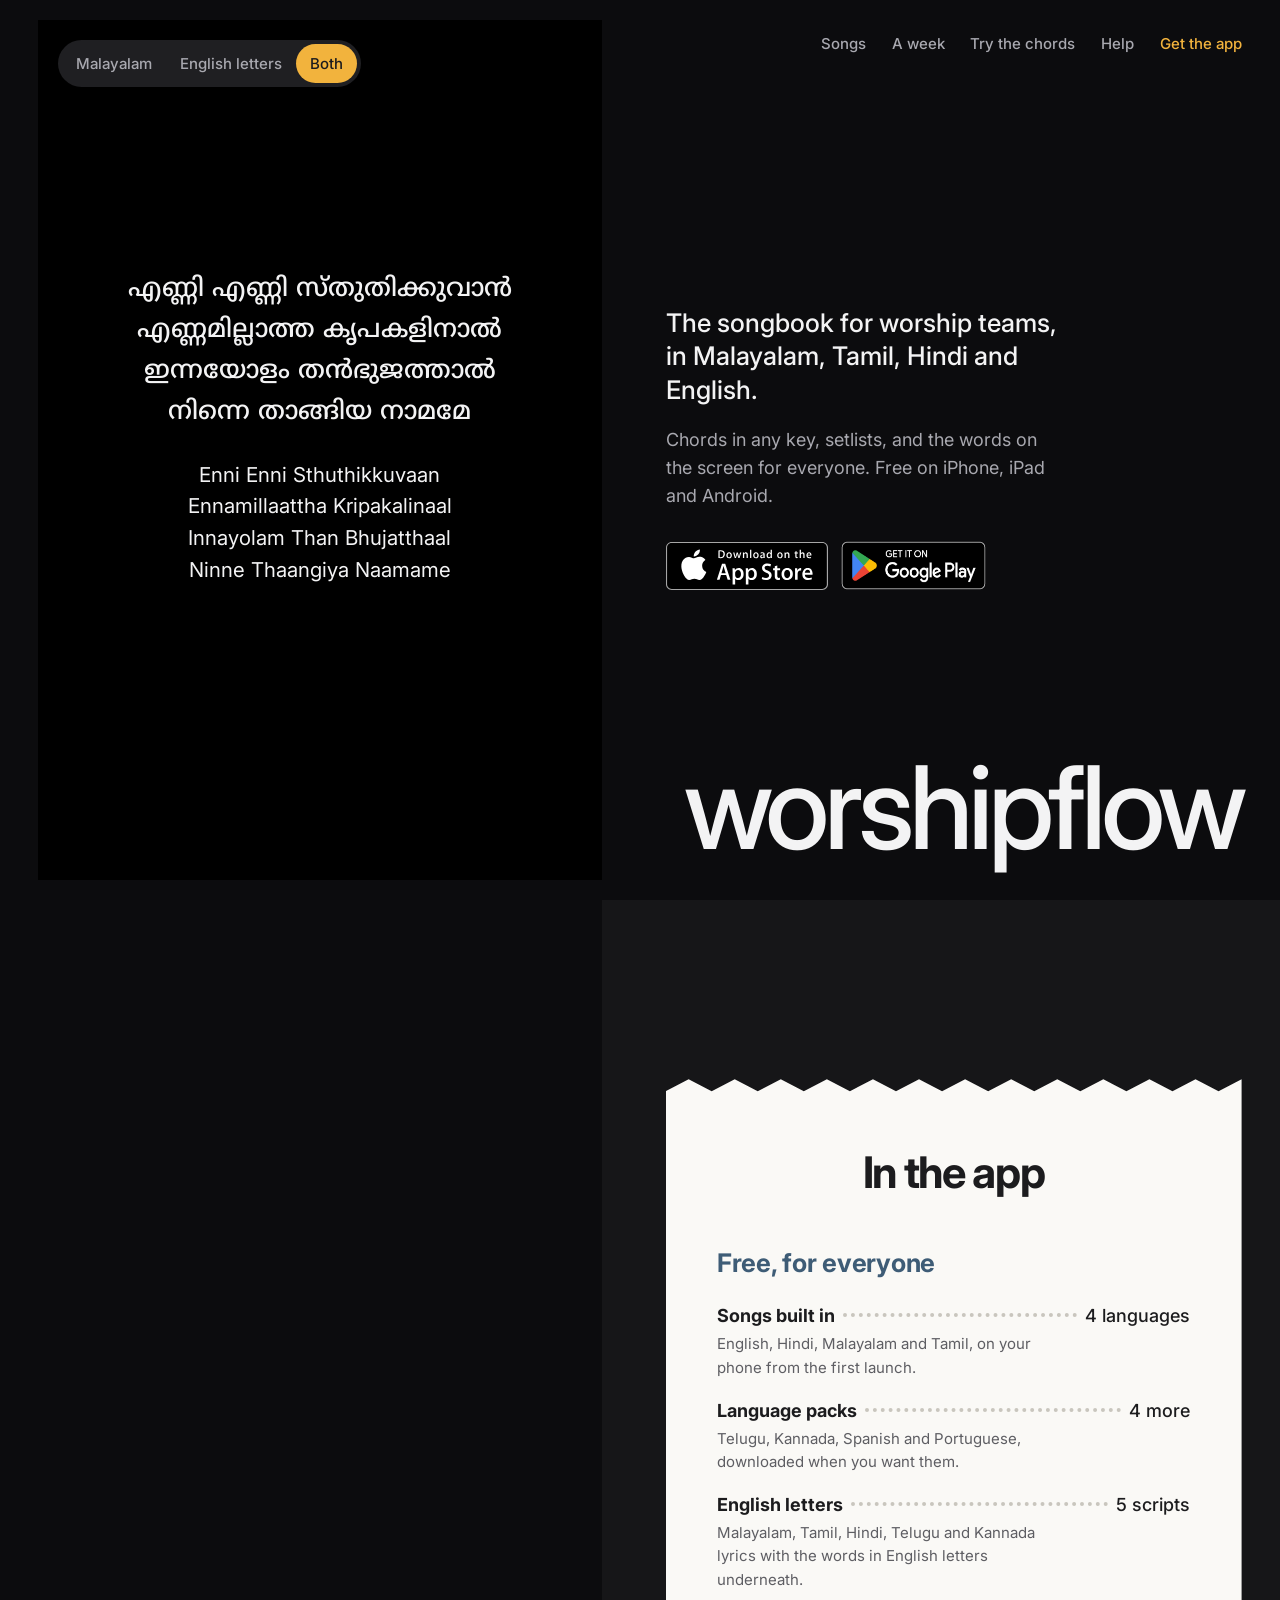
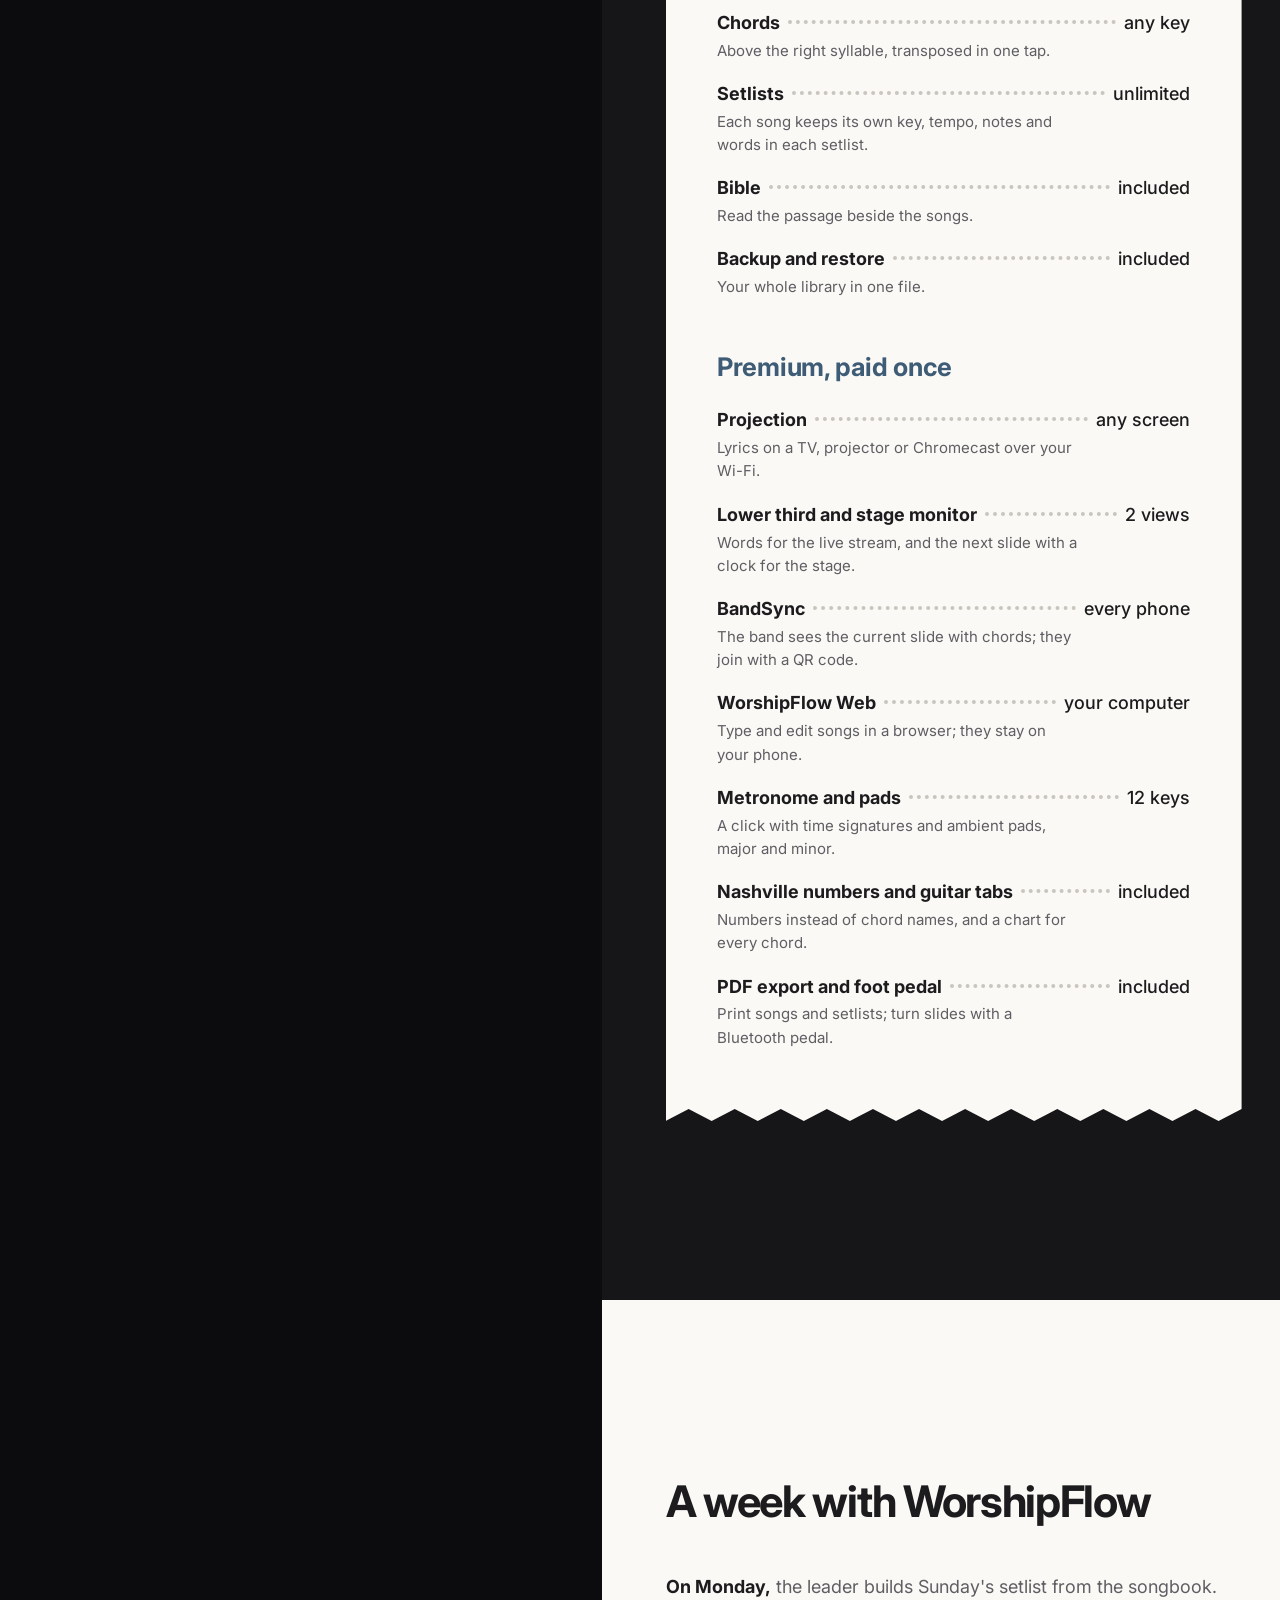
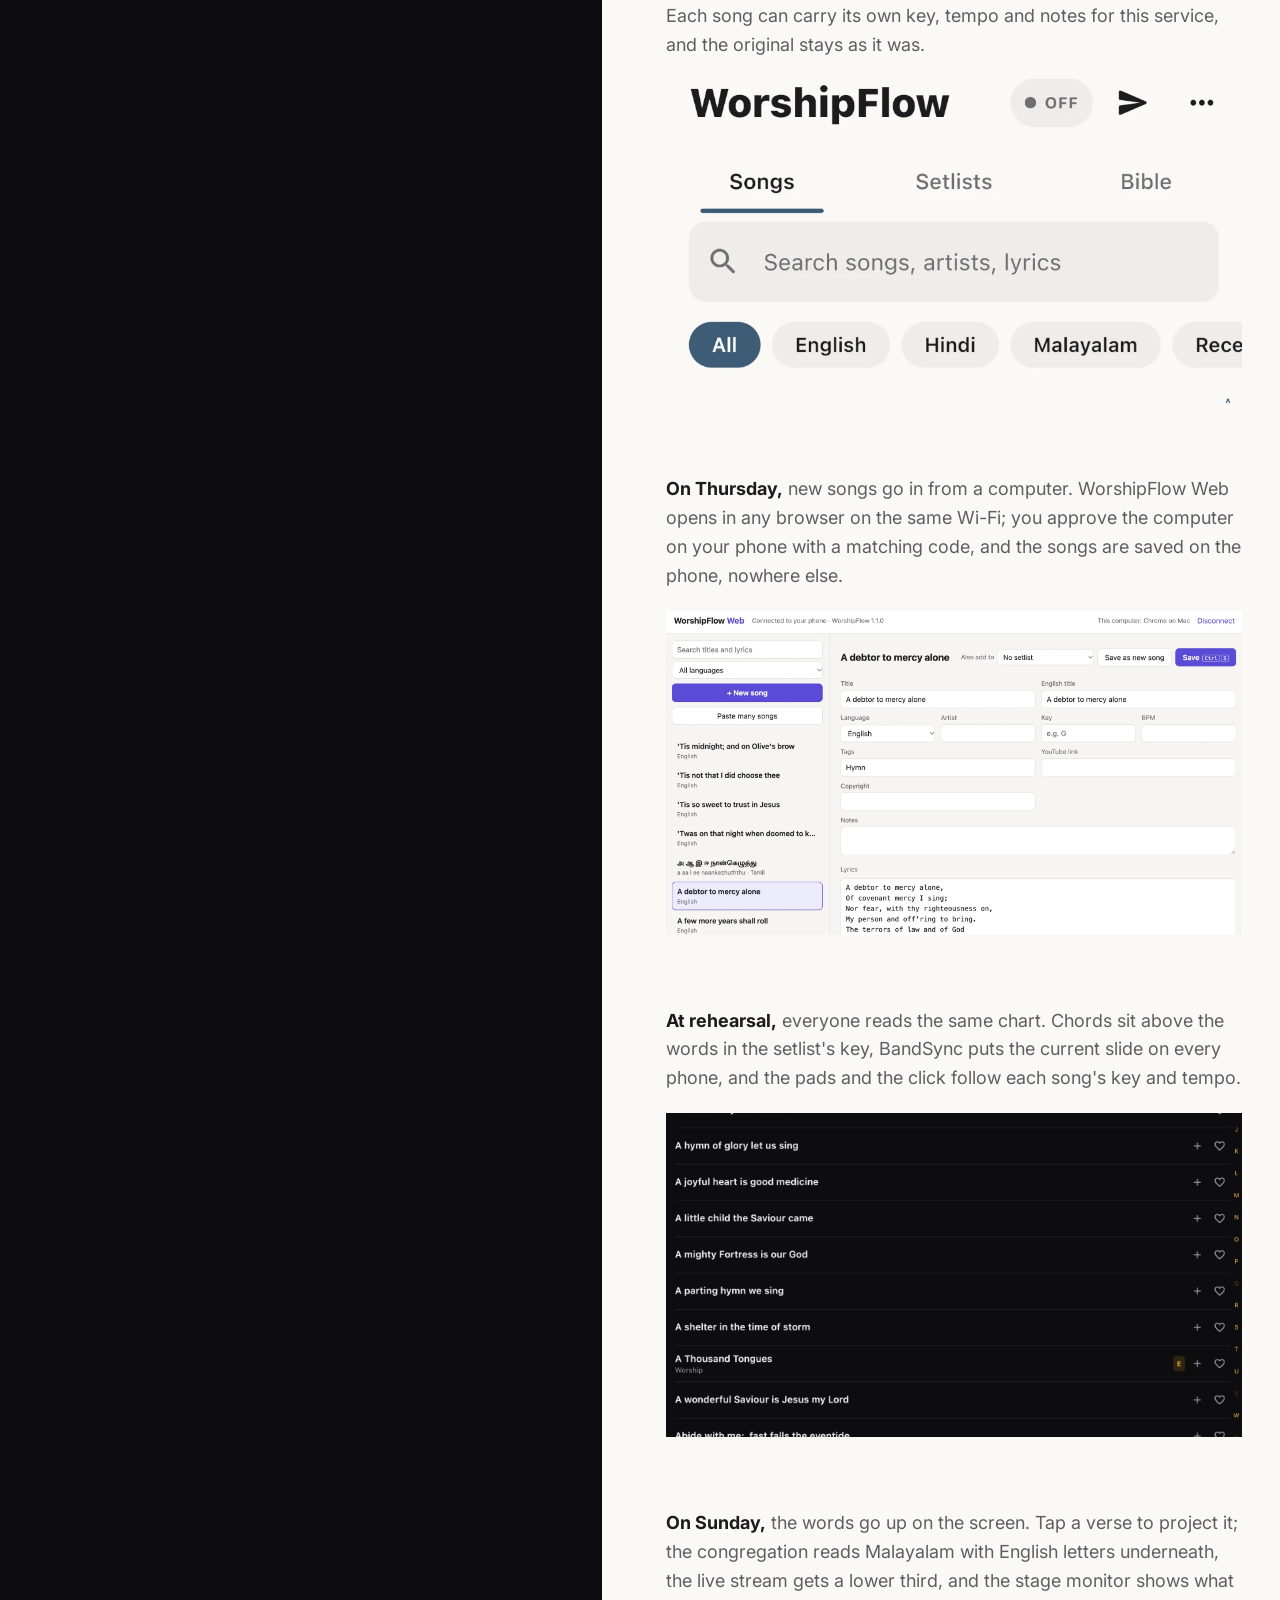
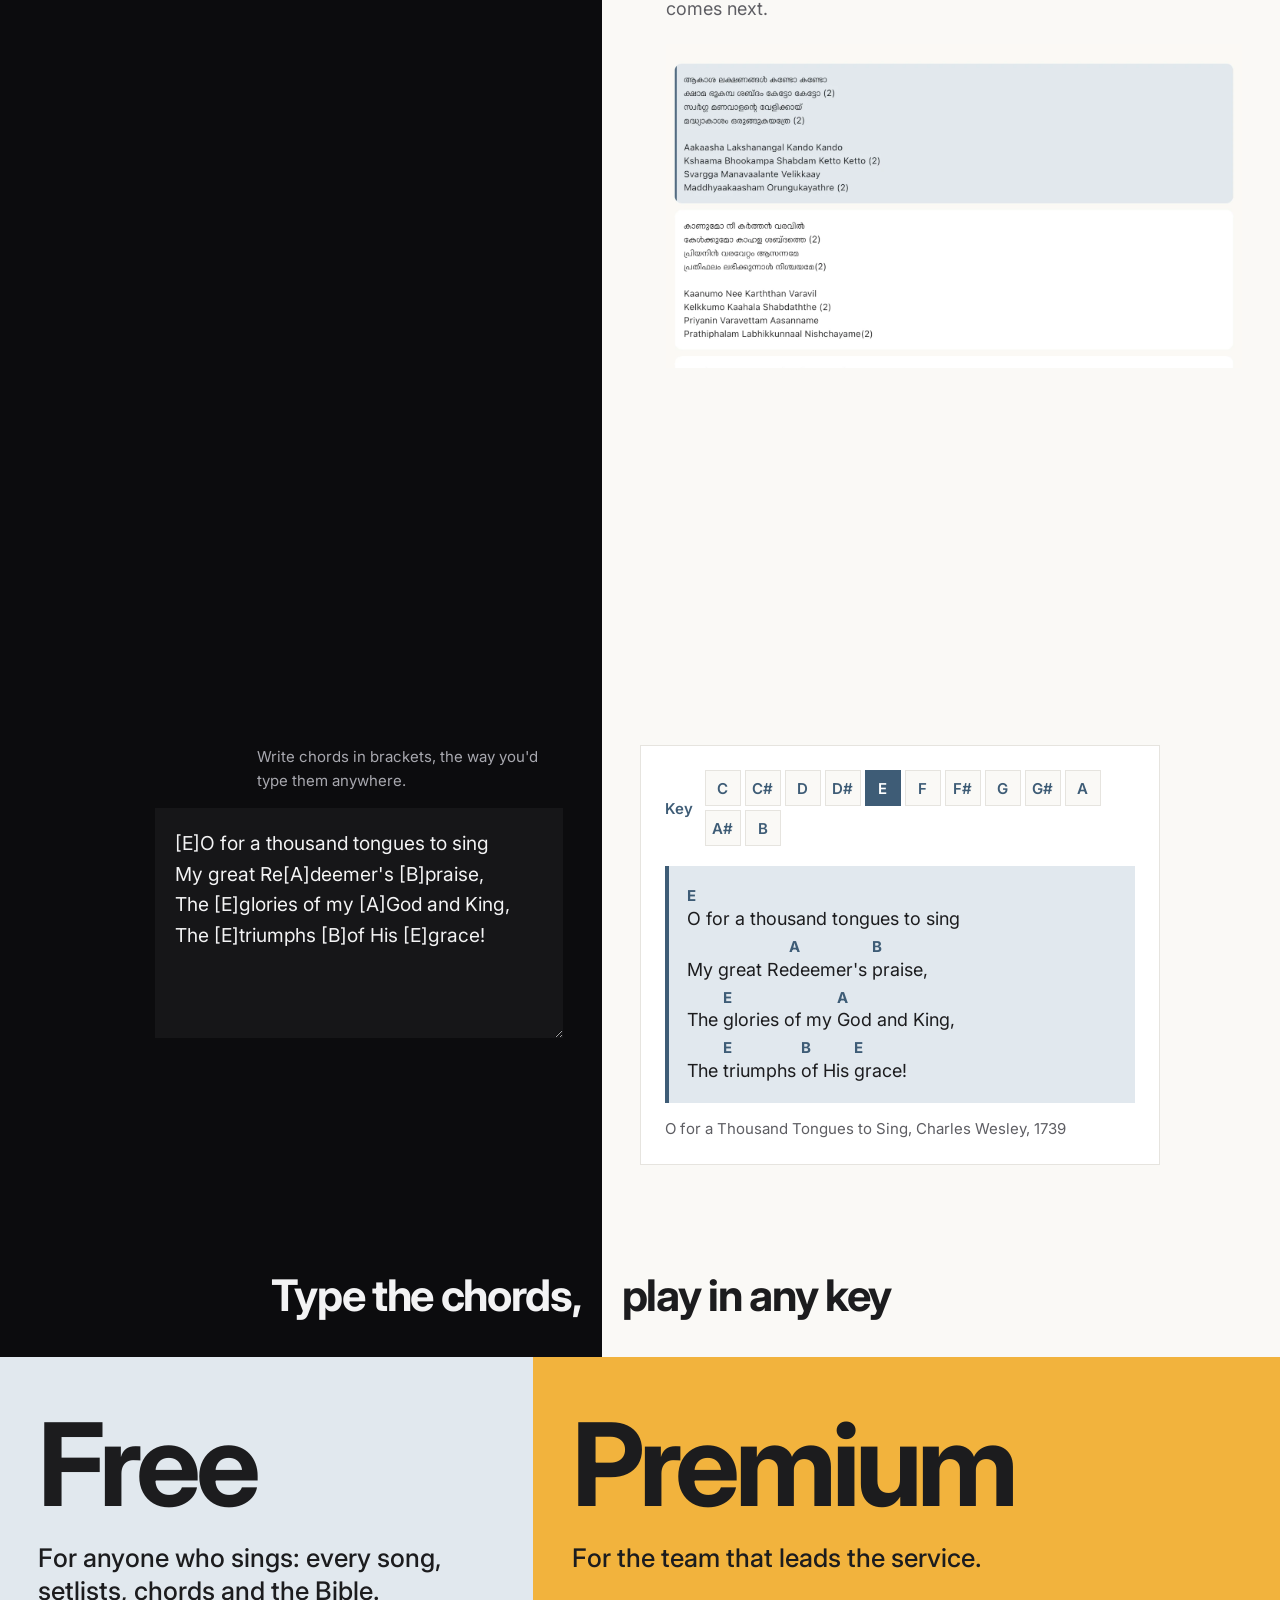
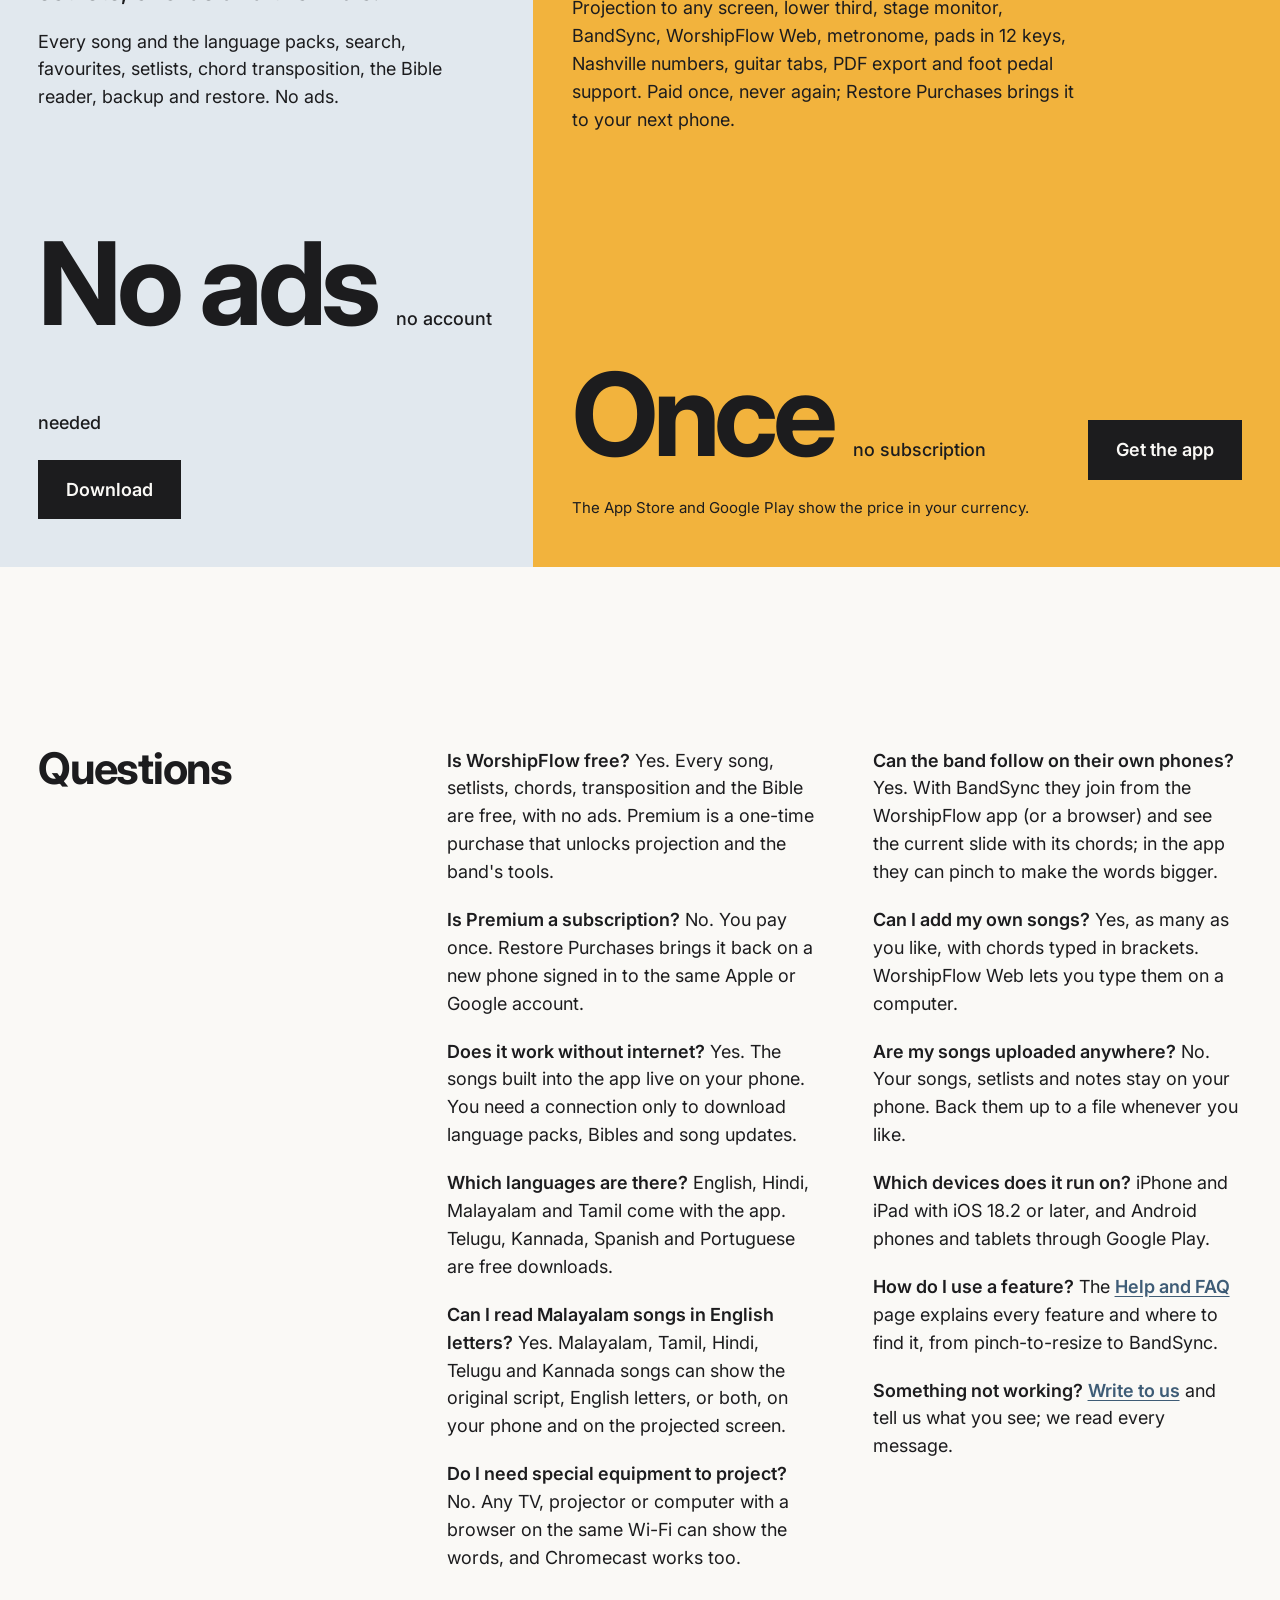
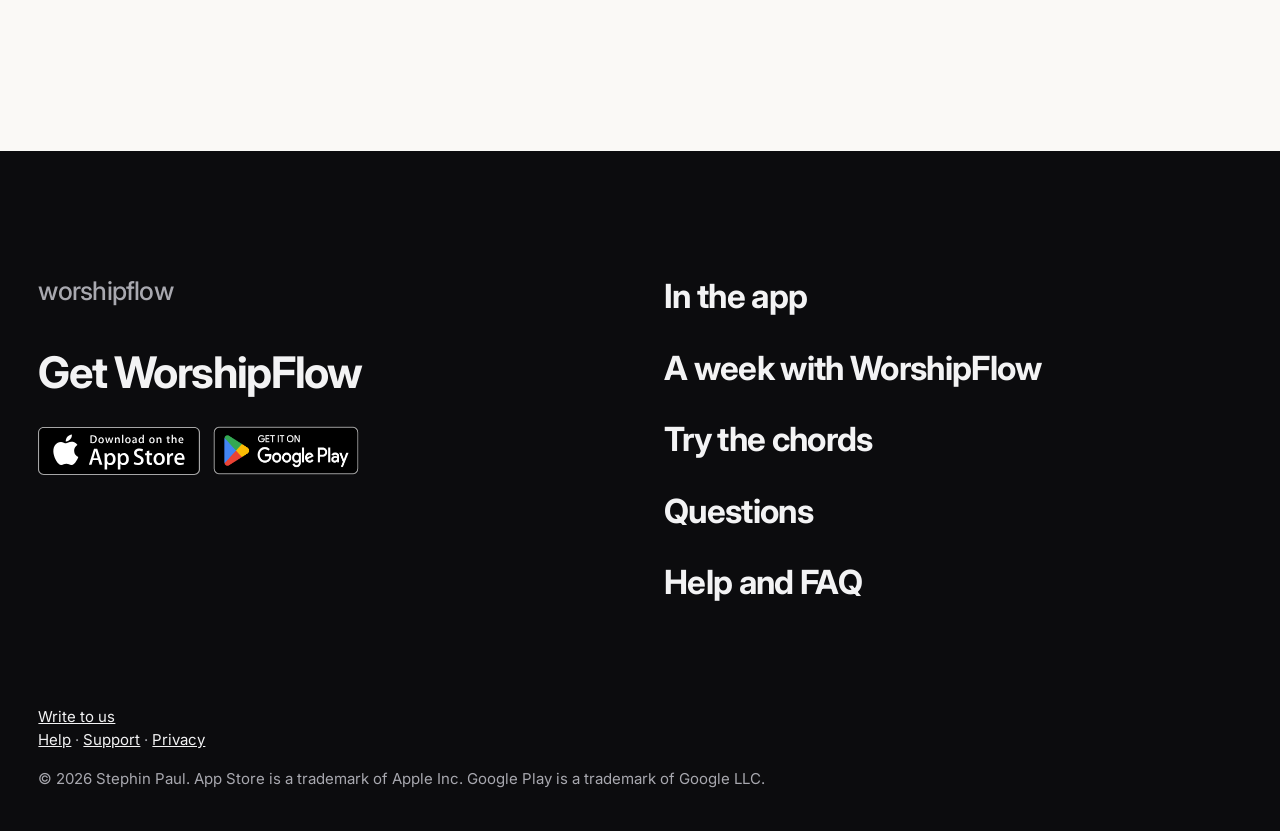
==== commit 3c94a90d: "Site: store buttons on the first phone screen; Try the chords back, Pricing out of the menu - Phones" ====
--- a/index.html
+++ b/index.html
@@ -31,9 +31,8 @@
 <nav class="mnav" aria-label="Main">
   <a href="#songs">Songs</a>
   <a href="#week">A week</a>
-  <a href="#pricing">Pricing</a>
+  <a href="#try">Try the chords</a>
   <a href="faq/">Help</a>
-  <a class="nav-action" href="#download">Get the app</a>
 </nav>
 
 <div class="split">
@@ -68,7 +67,7 @@
       <nav class="nav" aria-label="Main">
         <a href="#songs">Songs</a>
         <a href="#week">A week</a>
-        <a href="#pricing">Pricing</a>
+        <a href="#try">Try the chords</a>
         <a href="faq/">Help</a>
         <a class="nav-action" href="#download">Get the app</a>
       </nav>
@@ -208,7 +207,7 @@
     <ul class="menu-links">
       <li><a href="#songs">In the app</a></li>
       <li><a href="#week">A week with WorshipFlow</a></li>
-      <li><a href="#pricing">Pricing</a></li>
+      <li><a href="#try">Try the chords</a></li>
       <li><a href="#questions">Questions</a></li>
       <li><a href="faq/">Help and FAQ</a></li>
     </ul>
--- a/styles.css
+++ b/styles.css
@@ -225,21 +225,29 @@
   .r-text { font-size: 16px; }
   .sheet-ui { padding: 16px; }
   .split { display: block; }
-  .stage { position: relative; height: 64svh; padding: 12px 12px 0; }
+  /* Short enough that the store buttons are on the first screen, even on a small phone. */
+  .stage { position: relative; height: 46svh; min-height: 300px; padding: 12px 12px 0; }
   .layer[data-layer="list"], .layer[data-layer="chords"] { display: none; }
-  .slide { padding: 72px 20px 32px; }
-  .verse .ml { font-size: 19px; }
-  .verse .tr { font-size: 16px; }
+  .slide { padding: 64px 16px 12px; }
+  .verse .ml { font-size: 17px; line-height: 1.5; }
+  .verse .tr { font-size: 15px; margin-top: .8em; }
   .script-toggle { top: 12px; left: 12px; right: 12px; justify-content: space-between; }
   .script-toggle button { padding: 8px 10px; }
   .hero { min-height: 0; padding: 0 var(--m) 64px; display: flex; flex-direction: column; }
   .nav { display: none; }
   /* The same links as the desktop bar, in a row above the stage. */
-  .mnav { display: flex; flex-wrap: wrap; gap: 6px 18px; padding: 16px var(--m) 4px; background: var(--stage); font-size: var(--t-small); font-weight: 500; }
-  .mnav a { color: var(--stage-soft); text-decoration: none; padding: 6px 0; }
-  .mnav .nav-action { color: var(--amber); margin-left: auto; }
-  .wordmark { position: relative; right: auto; bottom: auto; order: -1; margin-top: -.42em; font-size: 17vw; z-index: 2; }
-  .hero-text { position: static; max-width: none; margin-top: 24px; }
+  /* One row; on a narrow phone it scrolls sideways inside itself, never the page. */
+  .mnav { display: flex; gap: 16px; padding: 12px var(--m) 2px; background: var(--stage); font-size: var(--t-small); font-weight: 500; overflow-x: auto; white-space: nowrap; scrollbar-width: none; }
+  .mnav::-webkit-scrollbar { display: none; }
+  .mnav a { flex: none; color: var(--stage-soft); text-decoration: none; padding: 6px 0; }
+  .mnav .nav-action { color: var(--amber); }
+  .wordmark { position: relative; right: auto; bottom: auto; order: -1; margin-top: 10px; font-size: 17vw; z-index: 2; }
+  .hero-text { position: static; max-width: none; margin-top: 16px; display: flex; flex-direction: column; }
+  /* The store buttons straight under the line that says what this is; the second sentence after them. */
+  .hero-text .badges { order: 2; margin-top: 20px; flex-wrap: nowrap; }
+  .hero-text .badges img { height: 44px; }
+  .hero-text .badges img.gp { height: 65px; margin: -10.5px -8px; }
+  .hero-text .hero-sub { order: 3; margin-top: 24px; }
   .lede { font-size: 22px; }
   .menu-field, .week { padding: var(--gap) var(--m); }
   .sheet { padding: 48px 20px; }
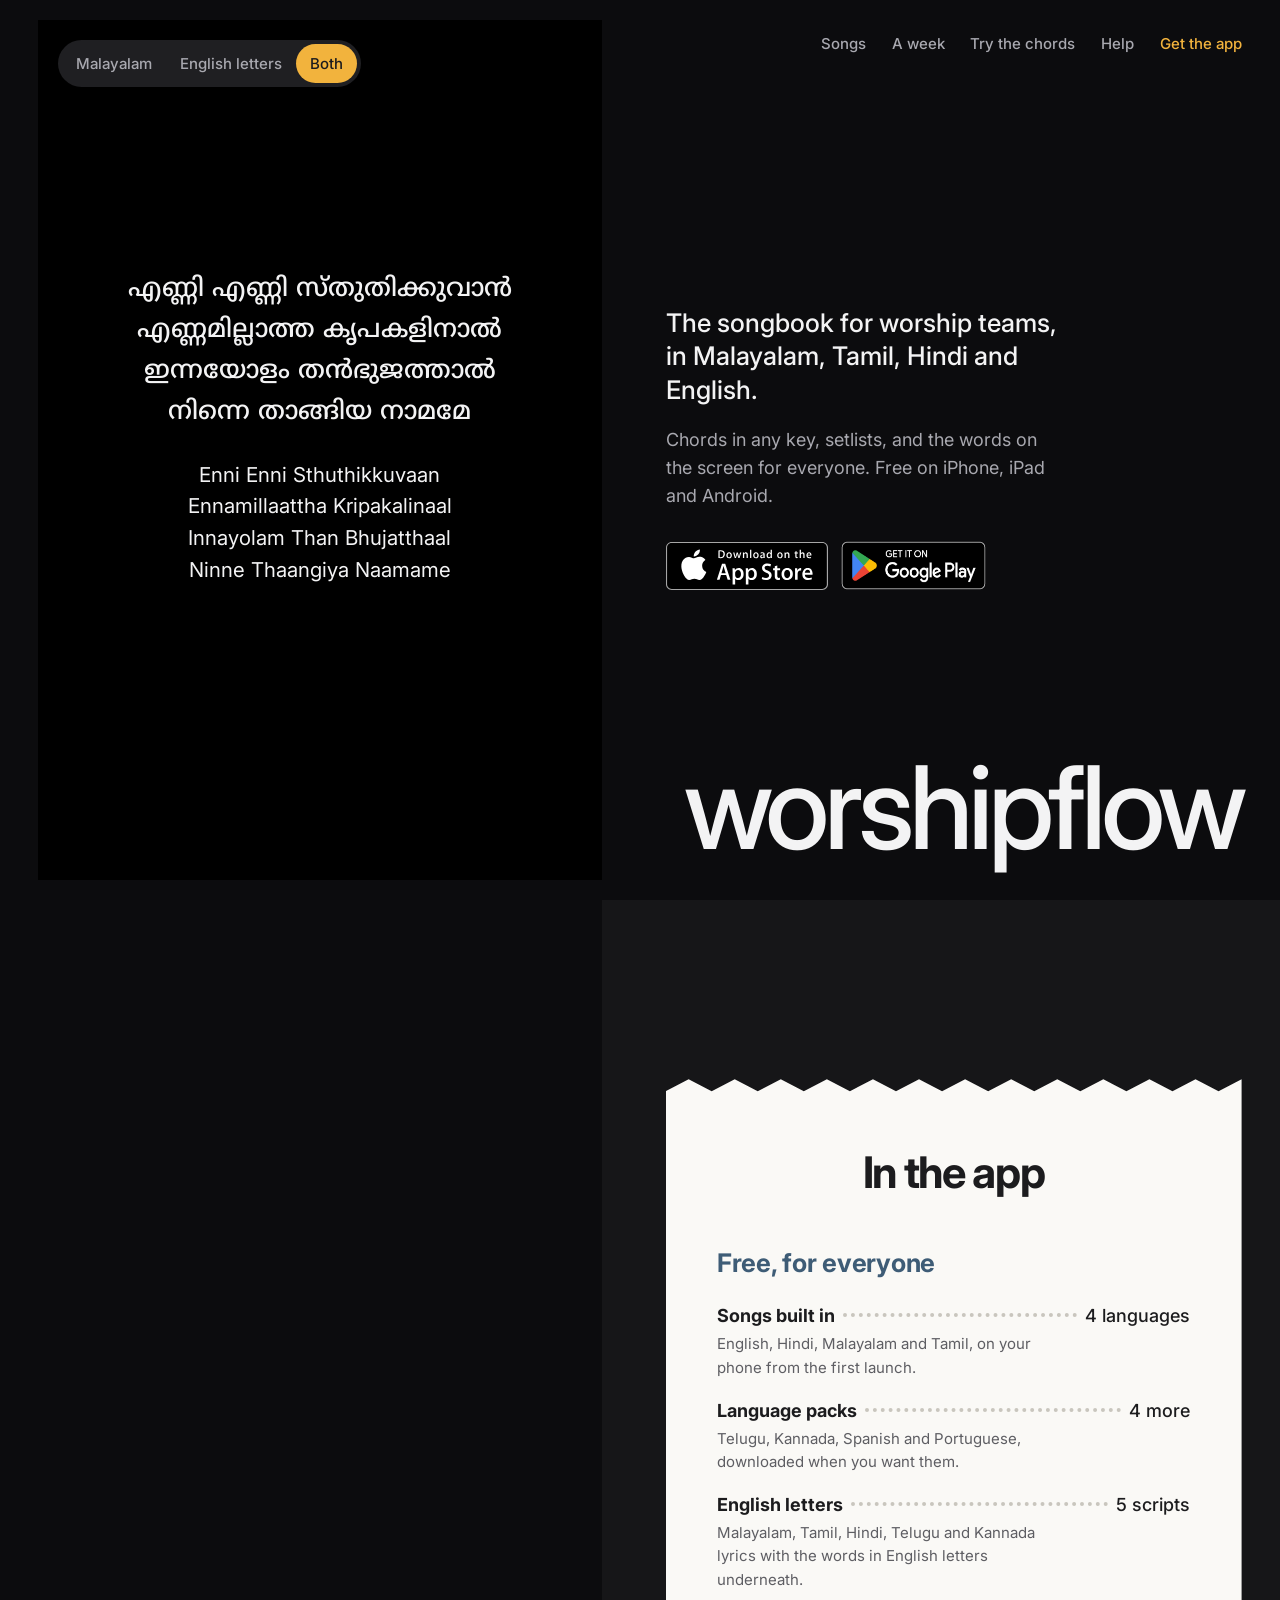
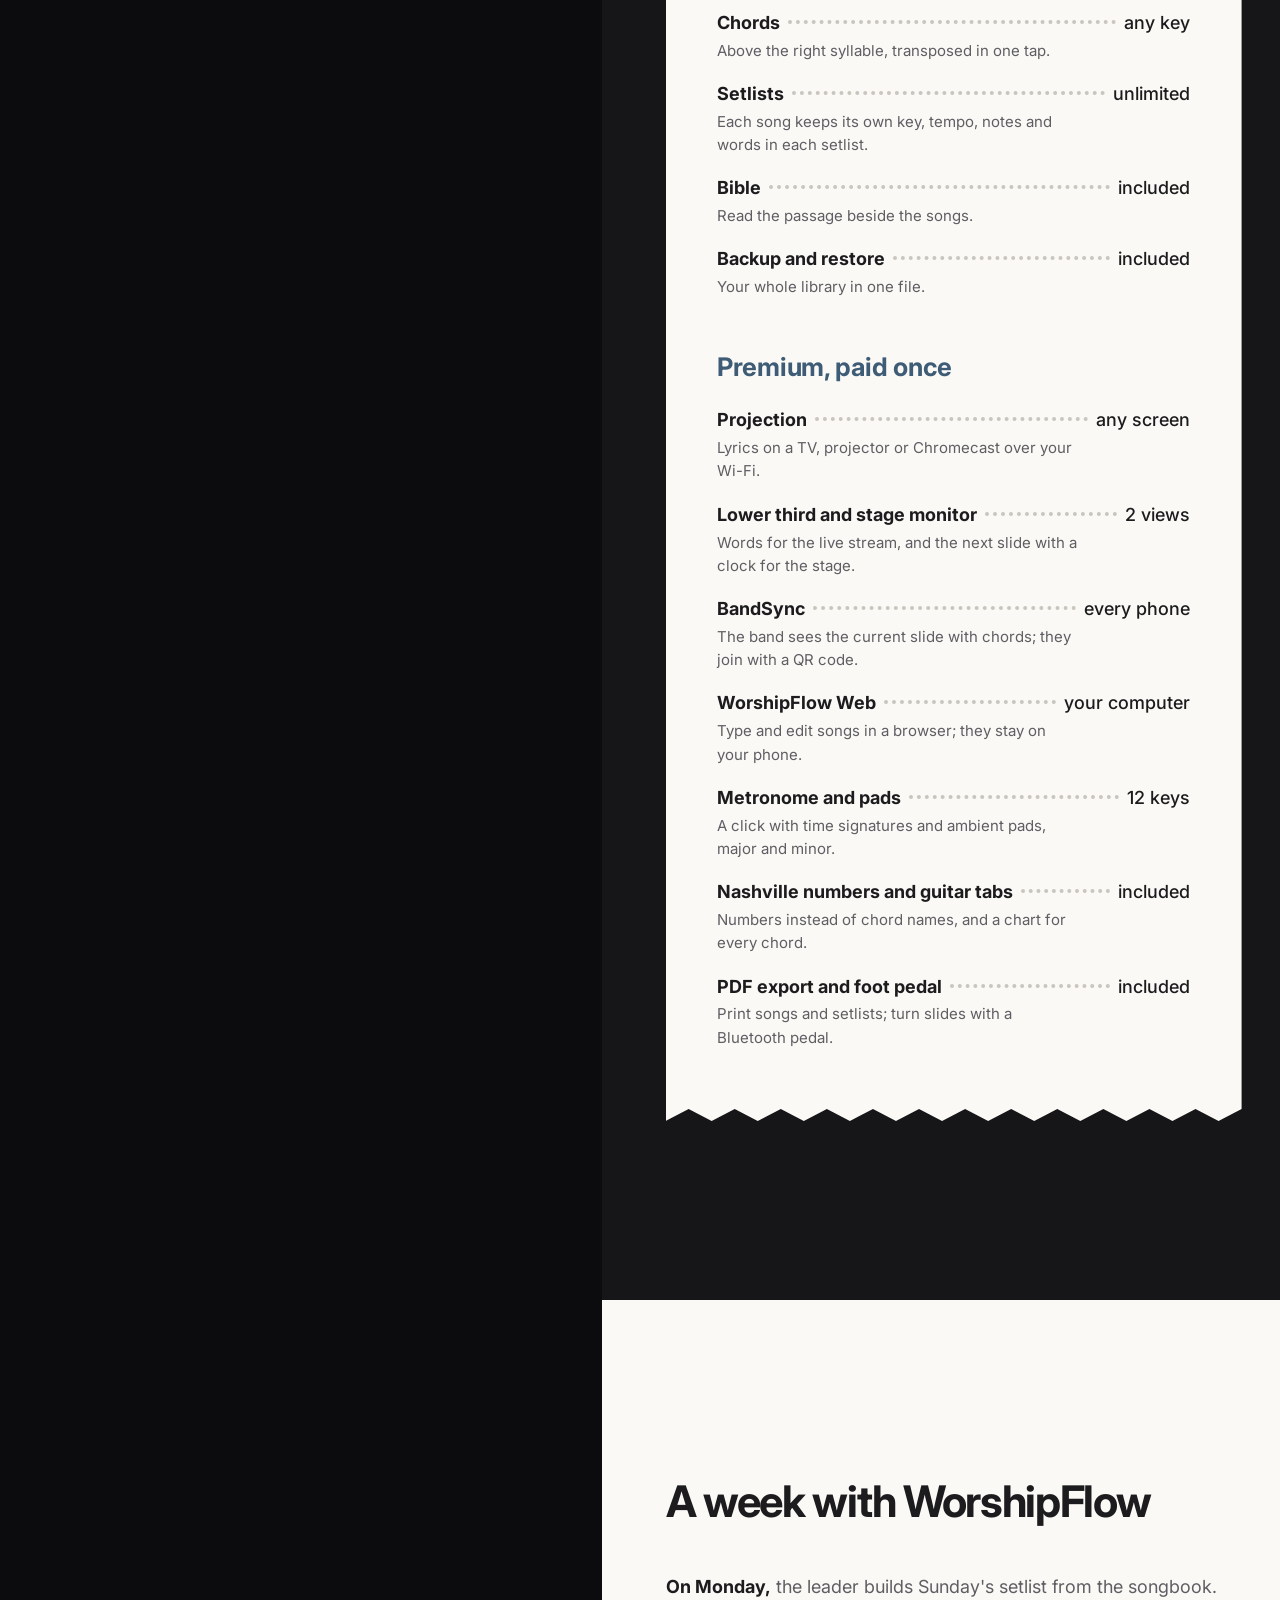
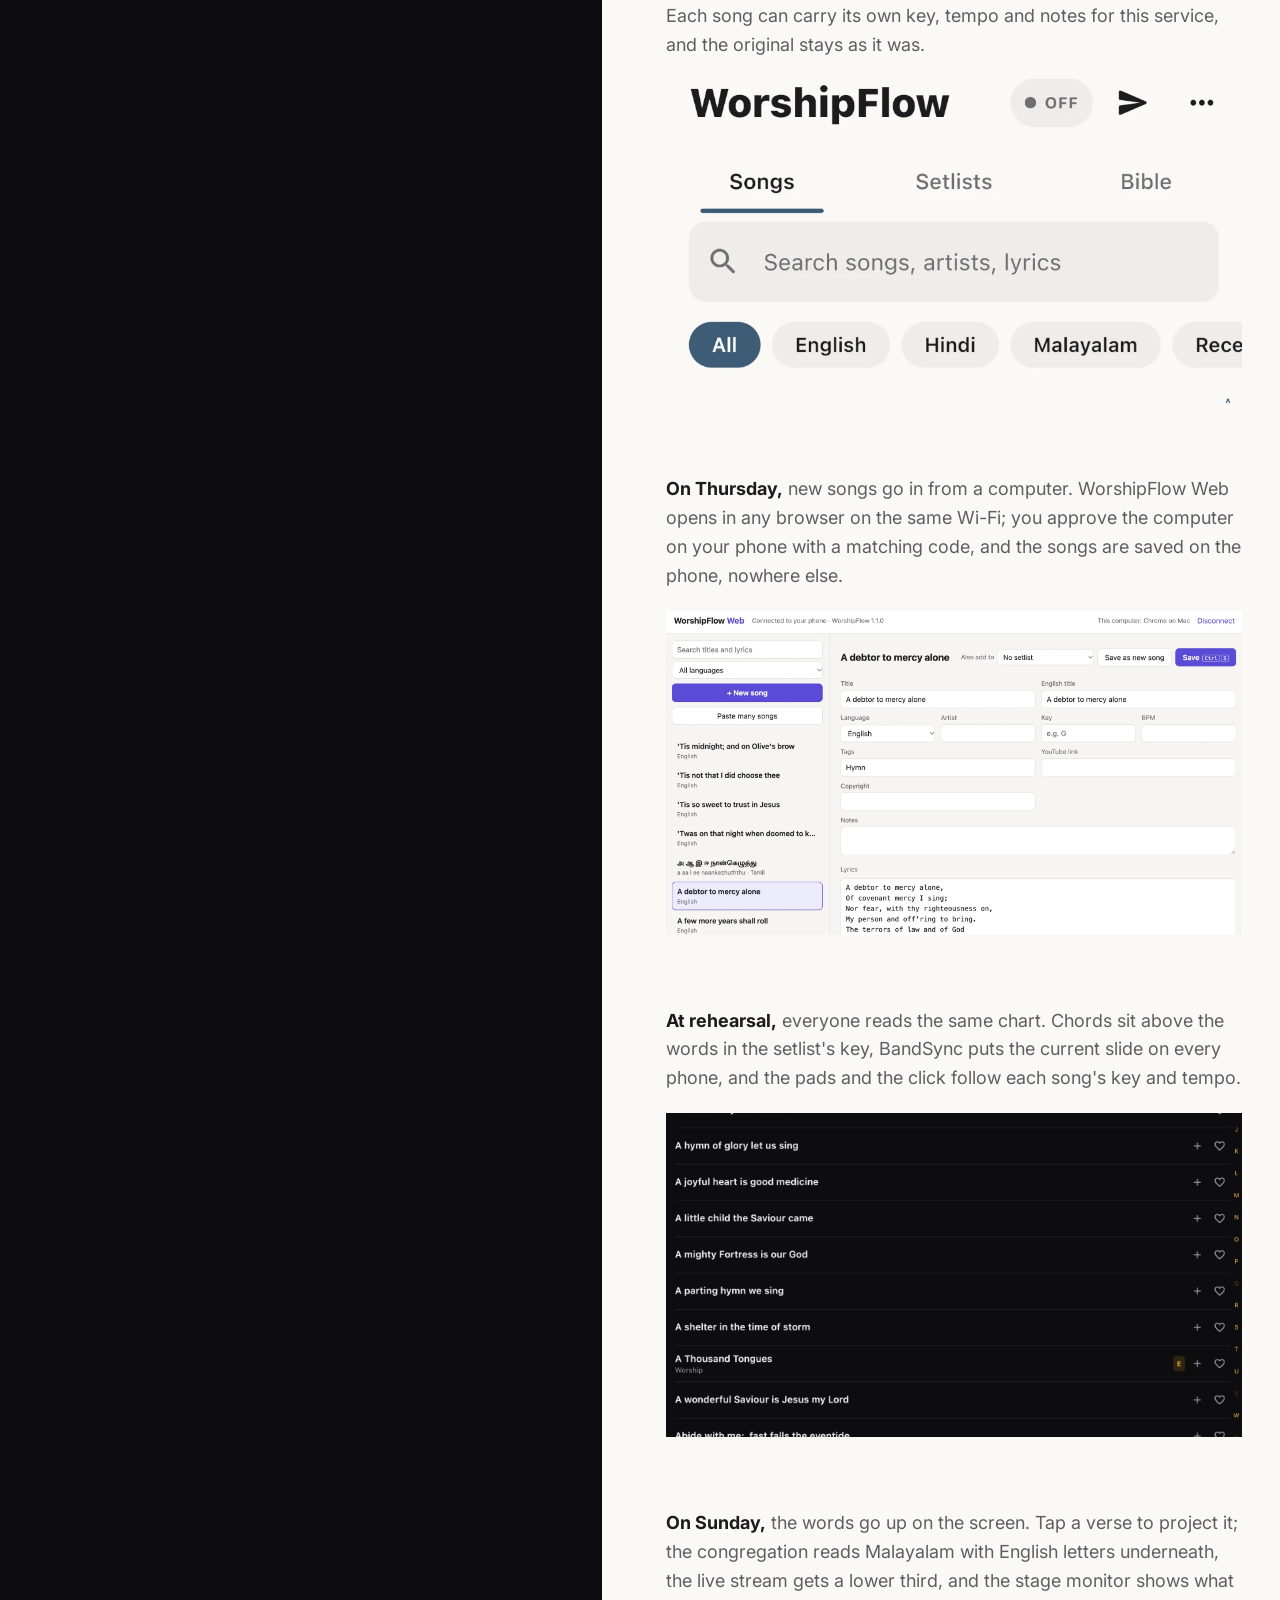
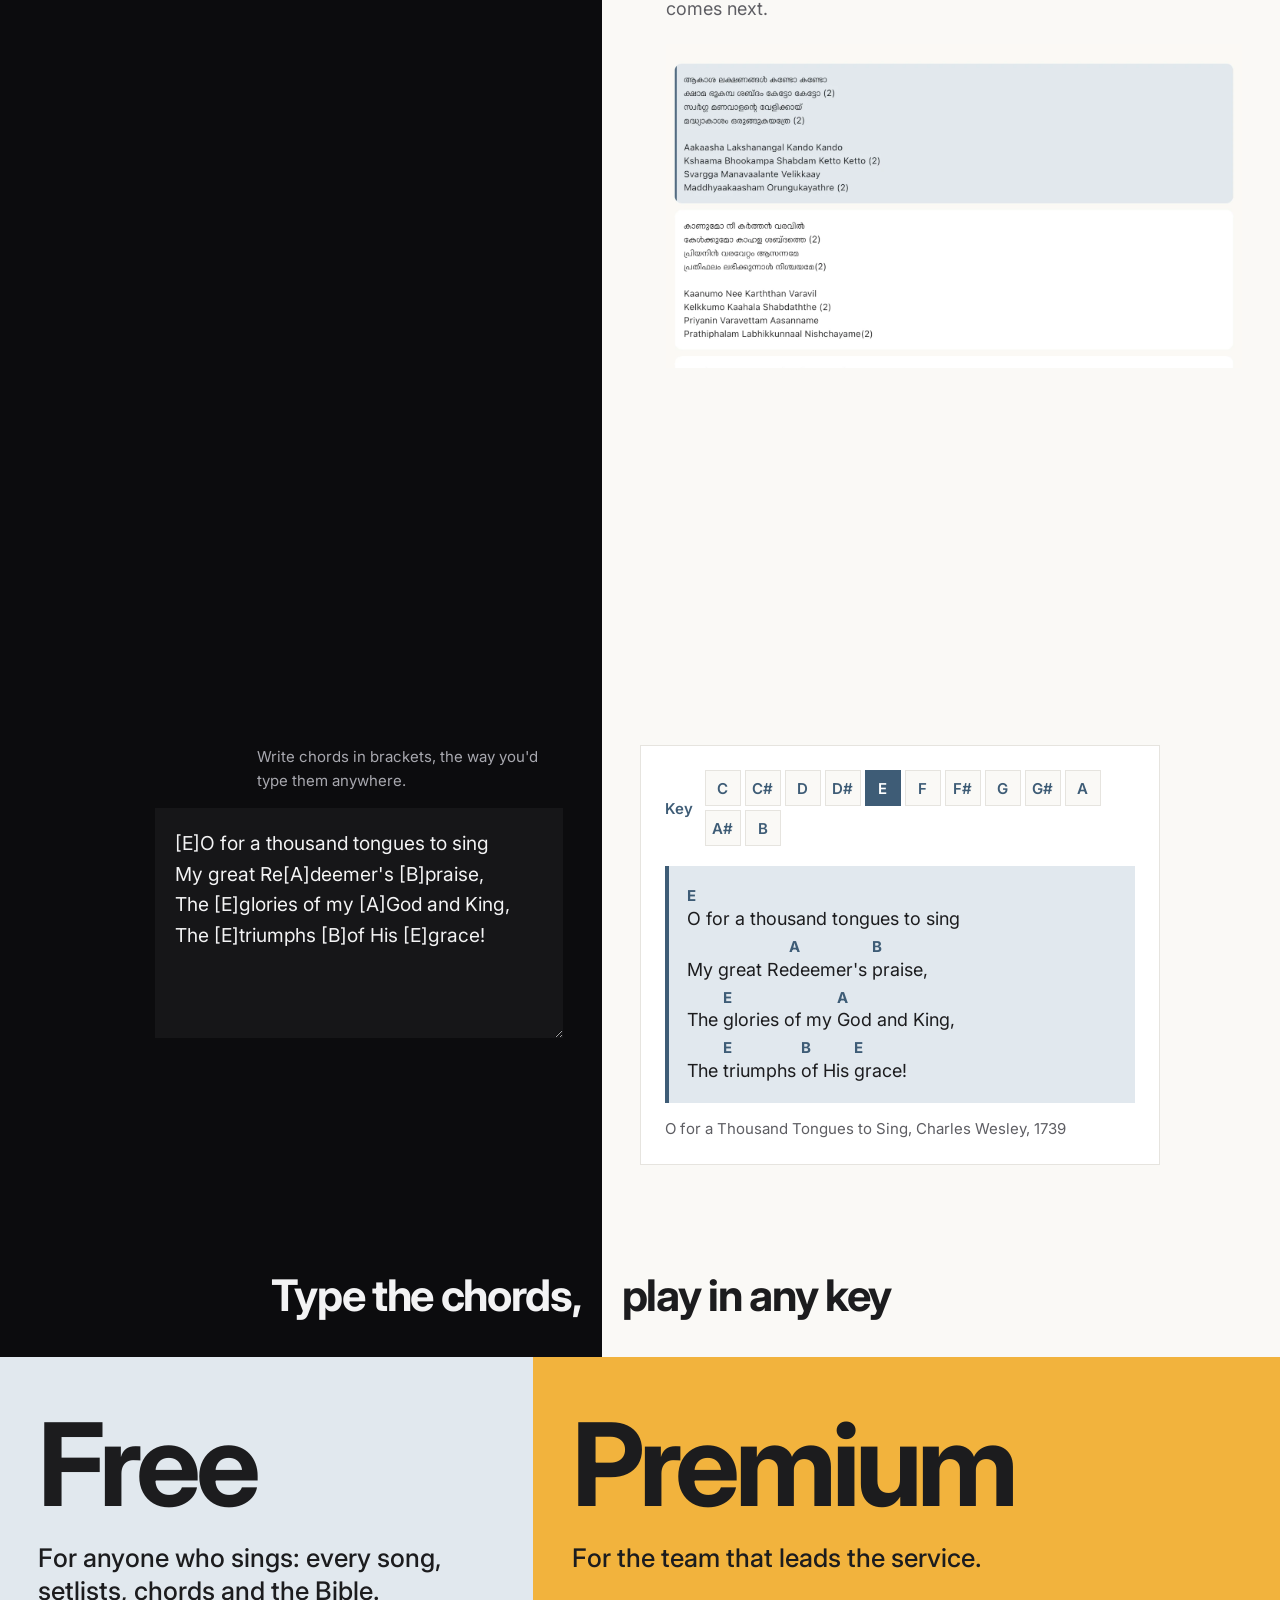
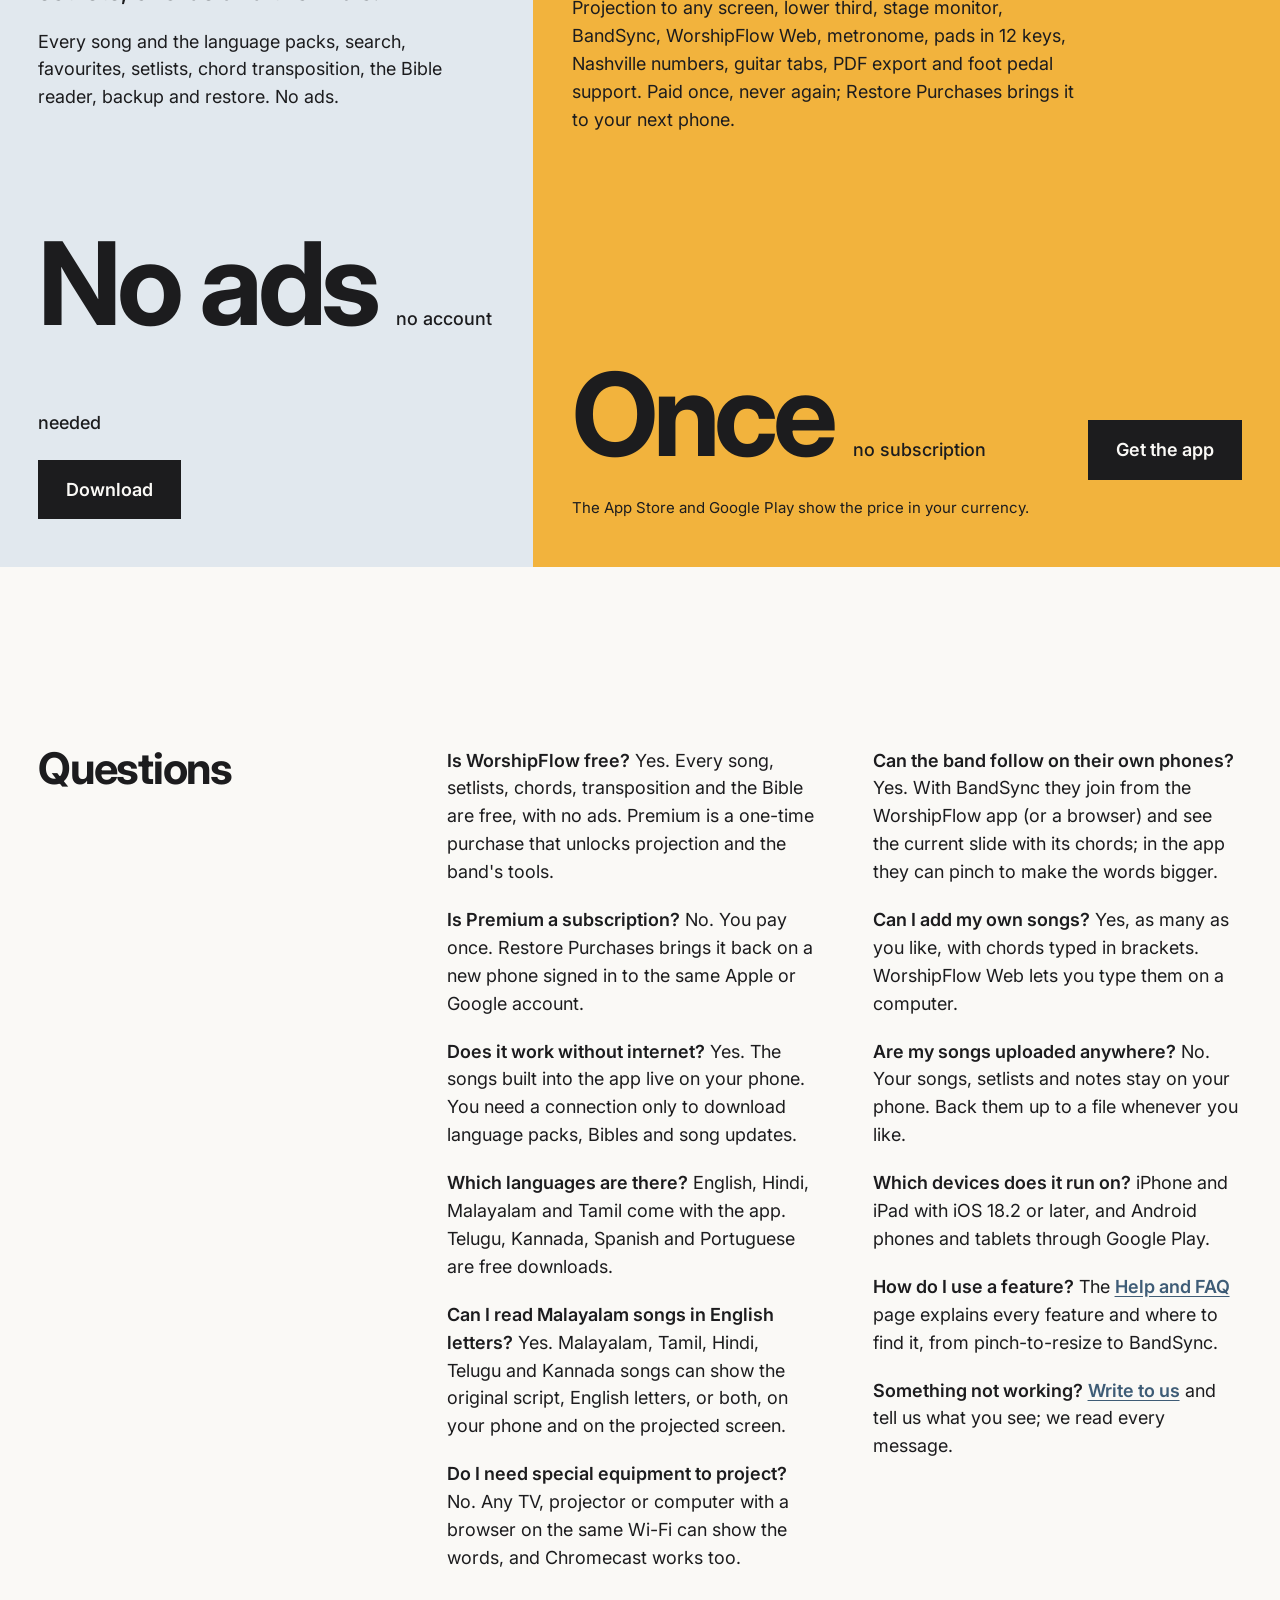
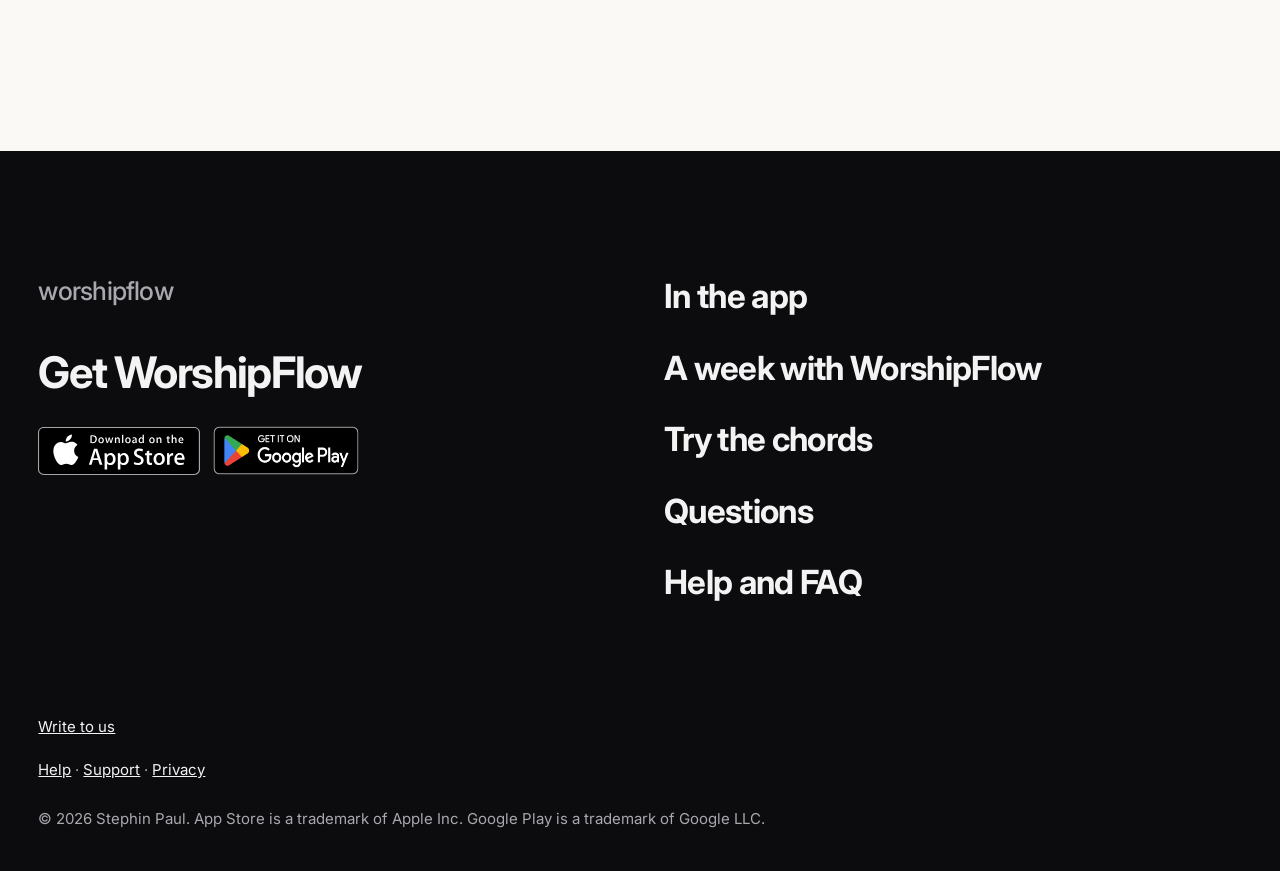
==== commit d496bda3: "Support email: worshipflowsupport@gmail.com Co-Authored-By: Claude Opus 5.5 <noreply@anthropic.com> " ====
--- a/index.html
+++ b/index.html
@@ -192,7 +192,7 @@
     <p><b>Are my songs uploaded anywhere?</b> No. Your songs, setlists and notes stay on your phone. Back them up to a file whenever you like.</p>
     <p><b>Which devices does it run on?</b> iPhone and iPad with iOS 18.2 or later, and Android phones and tablets through Google Play.</p>
     <p><b>How do I use a feature?</b> The <a href="faq/">Help and FAQ</a> page explains every feature and where to find it, from pinch-to-resize to BandSync.</p>
-    <p><b>Something not working?</b> <a href="mailto:cometbusiness2025@gmail.com?subject=WorshipFlow%20help">Write to us</a> and tell us what you see; we read every message.</p>
+    <p><b>Something not working?</b> <a href="mailto:worshipflowsupport@gmail.com?subject=WorshipFlow%20help">Write to us</a> and tell us what you see; we read every message.</p>
   </div>
 </section>
 
@@ -212,7 +212,7 @@
       <li><a href="faq/">Help and FAQ</a></li>
     </ul>
     <div class="footer-small">
-      <p><a href="mailto:cometbusiness2025@gmail.com?subject=WorshipFlow">Write to us</a><br><a href="faq/">Help</a> · <a href="support/">Support</a> · <a href="privacy/">Privacy</a></p>
+      <p><a href="mailto:worshipflowsupport@gmail.com?subject=WorshipFlow">Write to us</a><br><a href="faq/">Help</a> · <a href="support/">Support</a> · <a href="privacy/">Privacy</a></p>
       <p>© 2026 Stephin Paul. App Store is a trademark of Apple Inc. Google Play is a trademark of Google LLC.</p>
     </div>
   </div>
--- a/styles.css
+++ b/styles.css
@@ -43,8 +43,9 @@
 :focus-visible { outline: 3px solid var(--amber); outline-offset: 3px; }
 ::selection { background: var(--amber); color: var(--ink); }
 .visually-hidden { position: absolute; width: 1px; height: 1px; overflow: hidden; clip: rect(0 0 0 0); white-space: nowrap; }
-.skip { position: absolute; left: var(--m); top: -60px; background: var(--amber); color: var(--ink); padding: 10px 16px; z-index: 10; text-decoration: none; }
-.skip:focus { top: 12px; }
+.skip { position: absolute; left: var(--m); top: 12px; background: var(--amber); color: var(--ink); padding: 10px 16px; z-index: 10; text-decoration: none; }
+/* Only there for keyboard and screen-reader users: out of sight until it has focus. */
+.skip:not(:focus) { width: 1px; height: 1px; padding: 0; overflow: hidden; clip: rect(0 0 0 0); white-space: nowrap; }
 
 /* ---------- The split stage ---------- */
 .split { display: grid; grid-template-columns: 47% 53%; }
@@ -224,16 +225,22 @@
   body { overflow-x: clip; }
   .r-text { font-size: 16px; }
   .sheet-ui { padding: 16px; }
-  .split { display: block; }
+  /* Phones: the name, the opening line and the store buttons first, the projected slide after them, so
+     the buttons are on the first screen even with the browser's bars showing. */
+  .split { display: flex; flex-direction: column; }
+  .read { display: contents; }
+  .hero { order: 1; }
+  .stage { order: 2; }
+  .menu-field, .week { order: 3; }
   /* Short enough that the store buttons are on the first screen, even on a small phone. */
-  .stage { position: relative; height: 46svh; min-height: 300px; padding: 12px 12px 0; }
+  .stage { position: relative; height: 56svh; min-height: 320px; padding: 0 12px; }
   .layer[data-layer="list"], .layer[data-layer="chords"] { display: none; }
   .slide { padding: 64px 16px 12px; }
   .verse .ml { font-size: 17px; line-height: 1.5; }
   .verse .tr { font-size: 15px; margin-top: .8em; }
   .script-toggle { top: 12px; left: 12px; right: 12px; justify-content: space-between; }
   .script-toggle button { padding: 8px 10px; }
-  .hero { min-height: 0; padding: 0 var(--m) 64px; display: flex; flex-direction: column; }
+  .hero { min-height: 0; padding: 0 var(--m) 32px; display: flex; flex-direction: column; }
   .nav { display: none; }
   /* The same links as the desktop bar, in a row above the stage. */
   /* One row; on a narrow phone it scrolls sideways inside itself, never the page. */
@@ -241,13 +248,13 @@
   .mnav::-webkit-scrollbar { display: none; }
   .mnav a { flex: none; color: var(--stage-soft); text-decoration: none; padding: 6px 0; }
   .mnav .nav-action { color: var(--amber); }
-  .wordmark { position: relative; right: auto; bottom: auto; order: -1; margin-top: 10px; font-size: 17vw; z-index: 2; }
+  .wordmark { position: relative; right: auto; bottom: auto; order: -1; margin-top: 4px; font-size: 17vw; z-index: 2; }
   .hero-text { position: static; max-width: none; margin-top: 16px; display: flex; flex-direction: column; }
   /* The store buttons straight under the line that says what this is; the second sentence after them. */
   .hero-text .badges { order: 2; margin-top: 20px; flex-wrap: nowrap; }
   .hero-text .badges img { height: 44px; }
   .hero-text .badges img.gp { height: 65px; margin: -10.5px -8px; }
-  .hero-text .hero-sub { order: 3; margin-top: 24px; }
+  .hero-text .hero-sub { order: 3; margin-top: 20px; }
   .lede { font-size: 22px; }
   .menu-field, .week { padding: var(--gap) var(--m); }
   .sheet { padding: 48px 20px; }
@@ -293,3 +300,8 @@
 .faq-toc a:hover { background: var(--slate-soft); }
 .faq-doc h2 { scroll-margin-top: 24px; }
 .faq-doc code { background: var(--paper-2); padding: 1px 6px; border-radius: 4px; font-size: .92em; }
+
+/* Big enough to tap on a phone (44px), however short the link text. */
+.doc-bar a, .doc-foot a { display: inline-flex; align-items: center; min-height: 44px; }
+.doc-foot { align-items: center; row-gap: 0; }
+.footer-small a { display: inline-block; padding: 10px 0; }
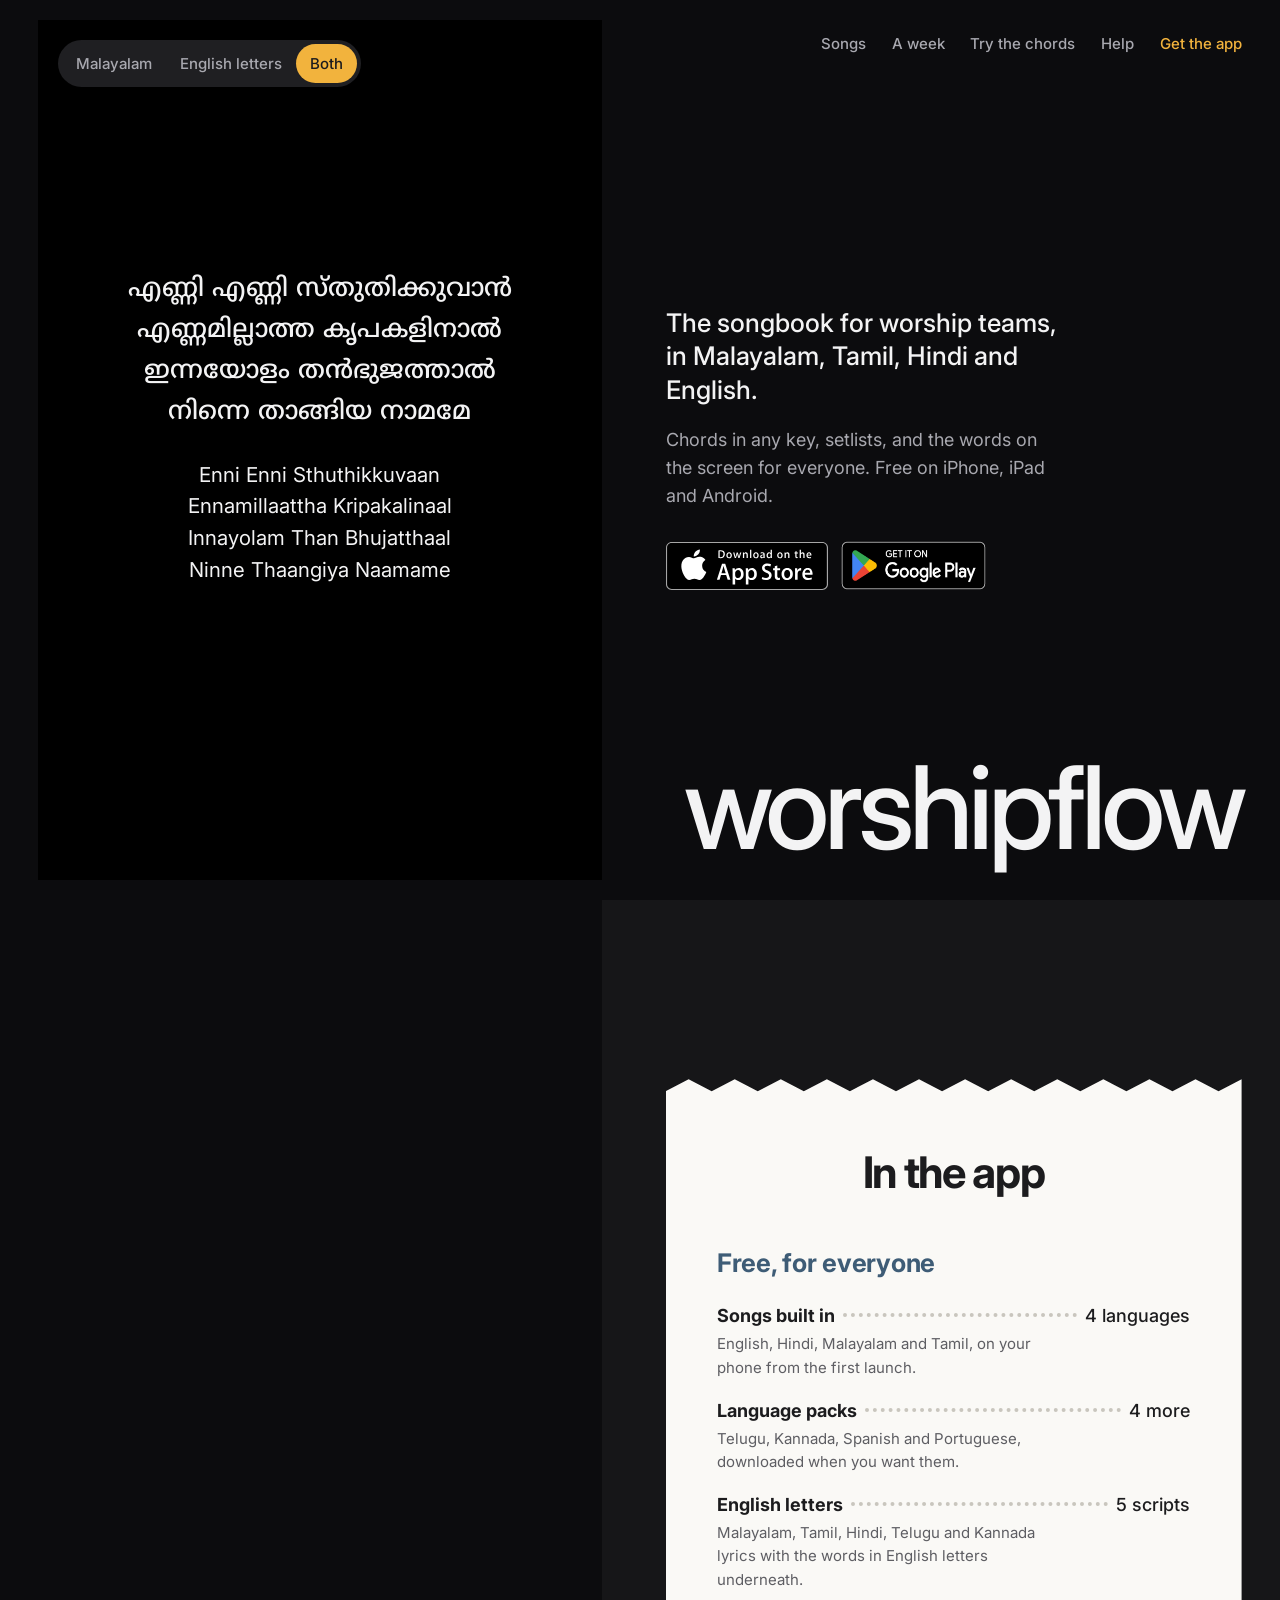
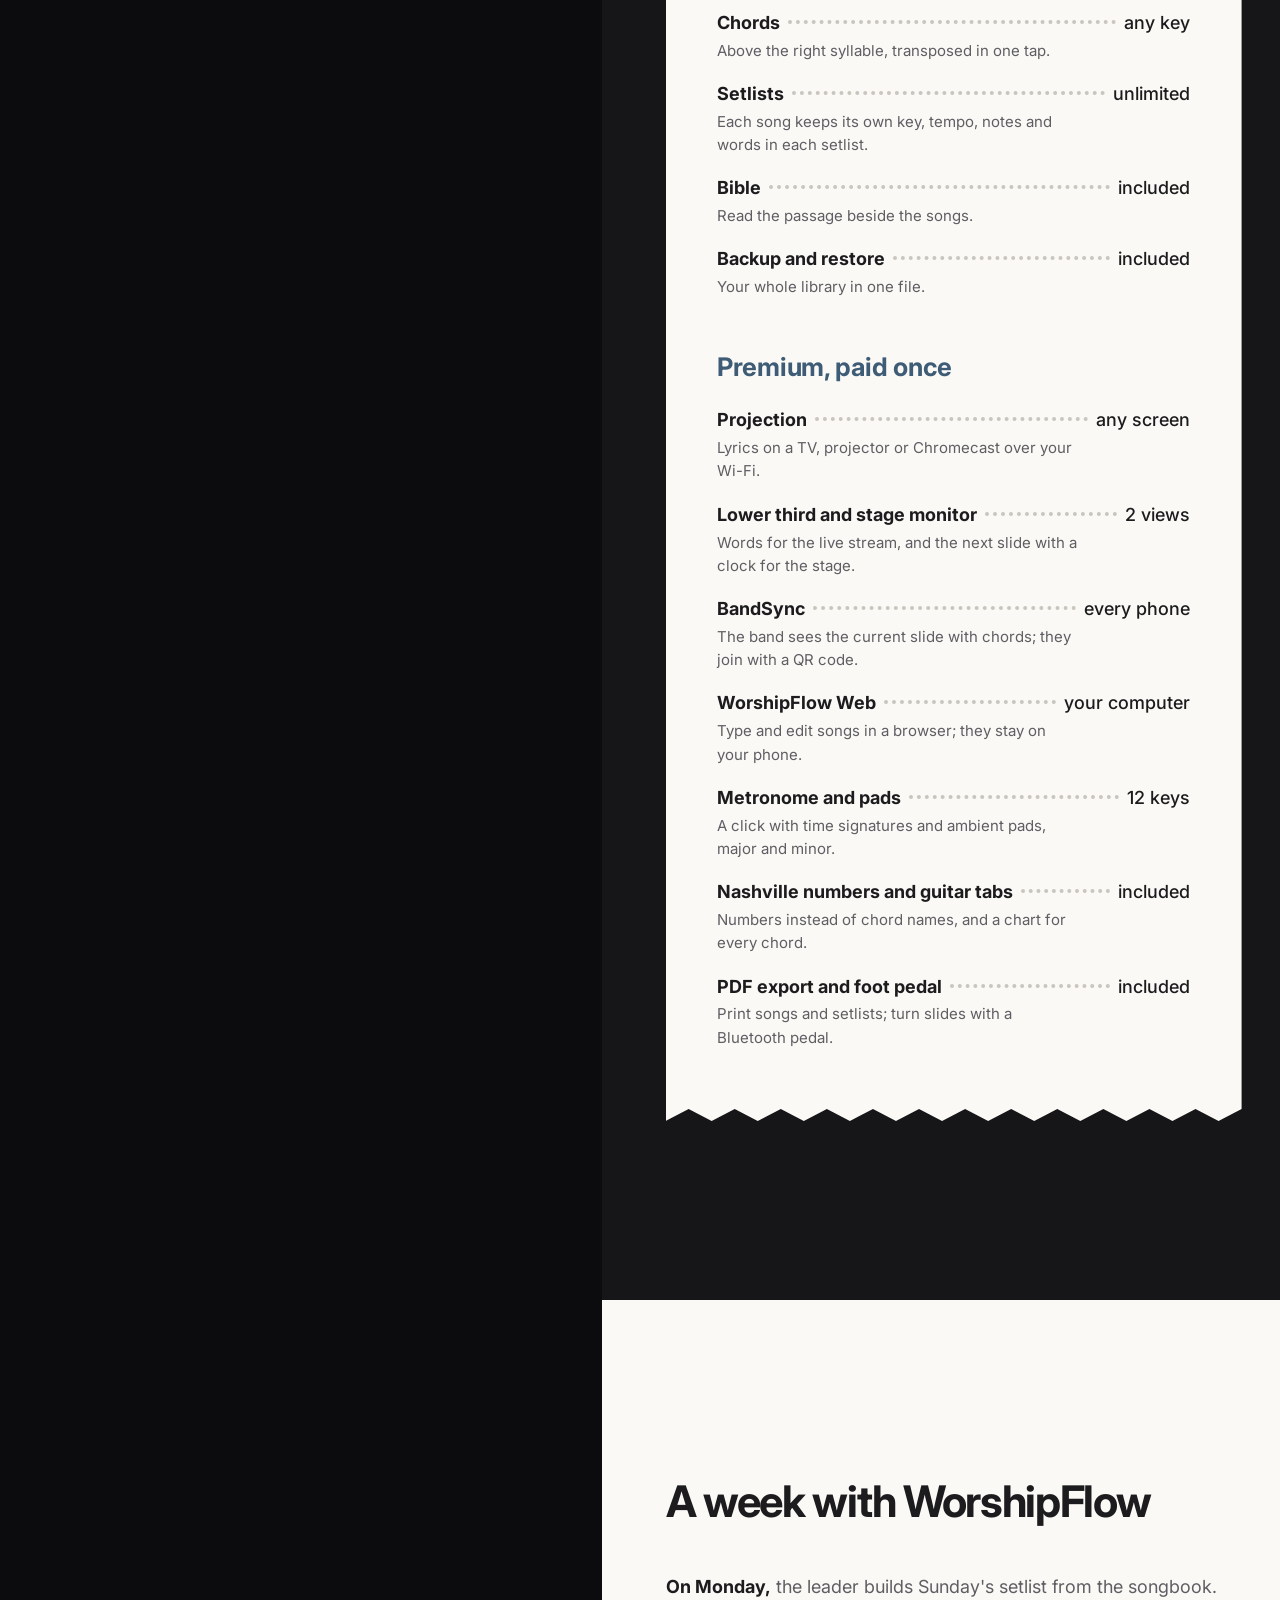
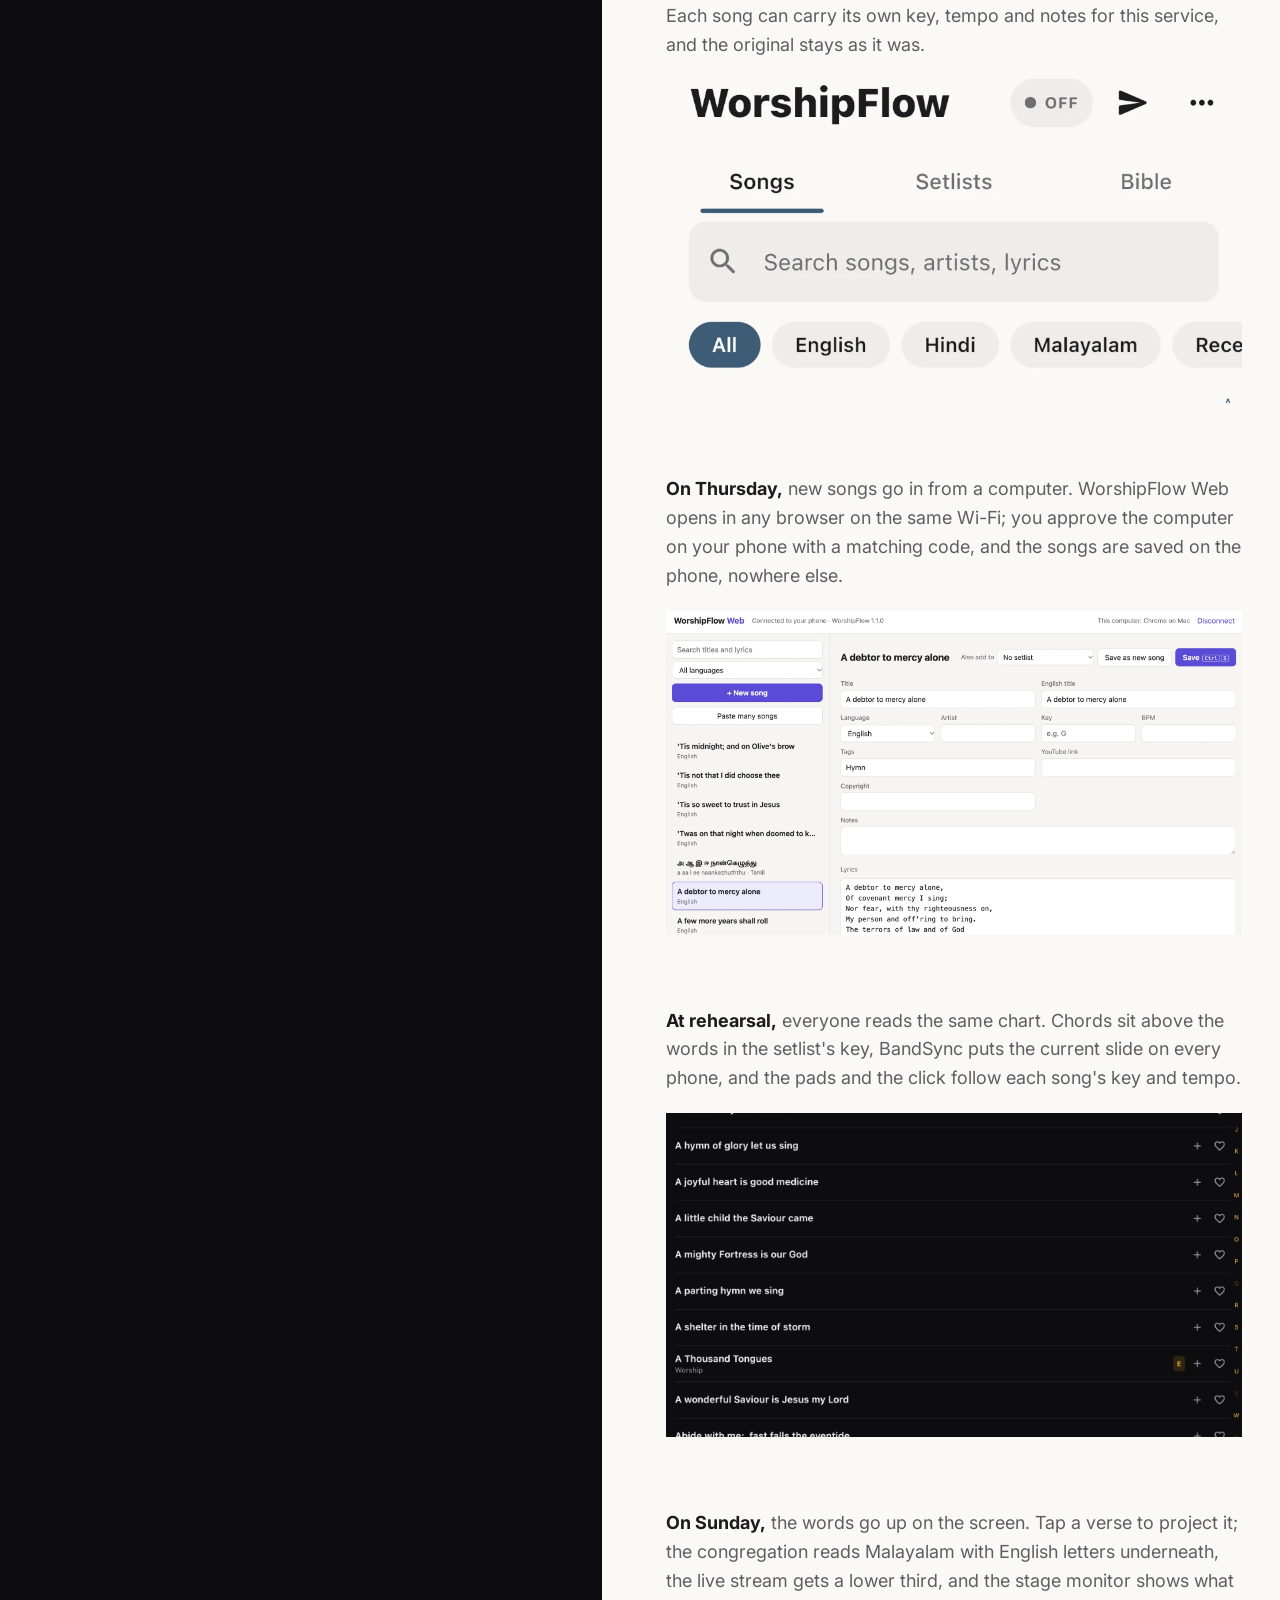
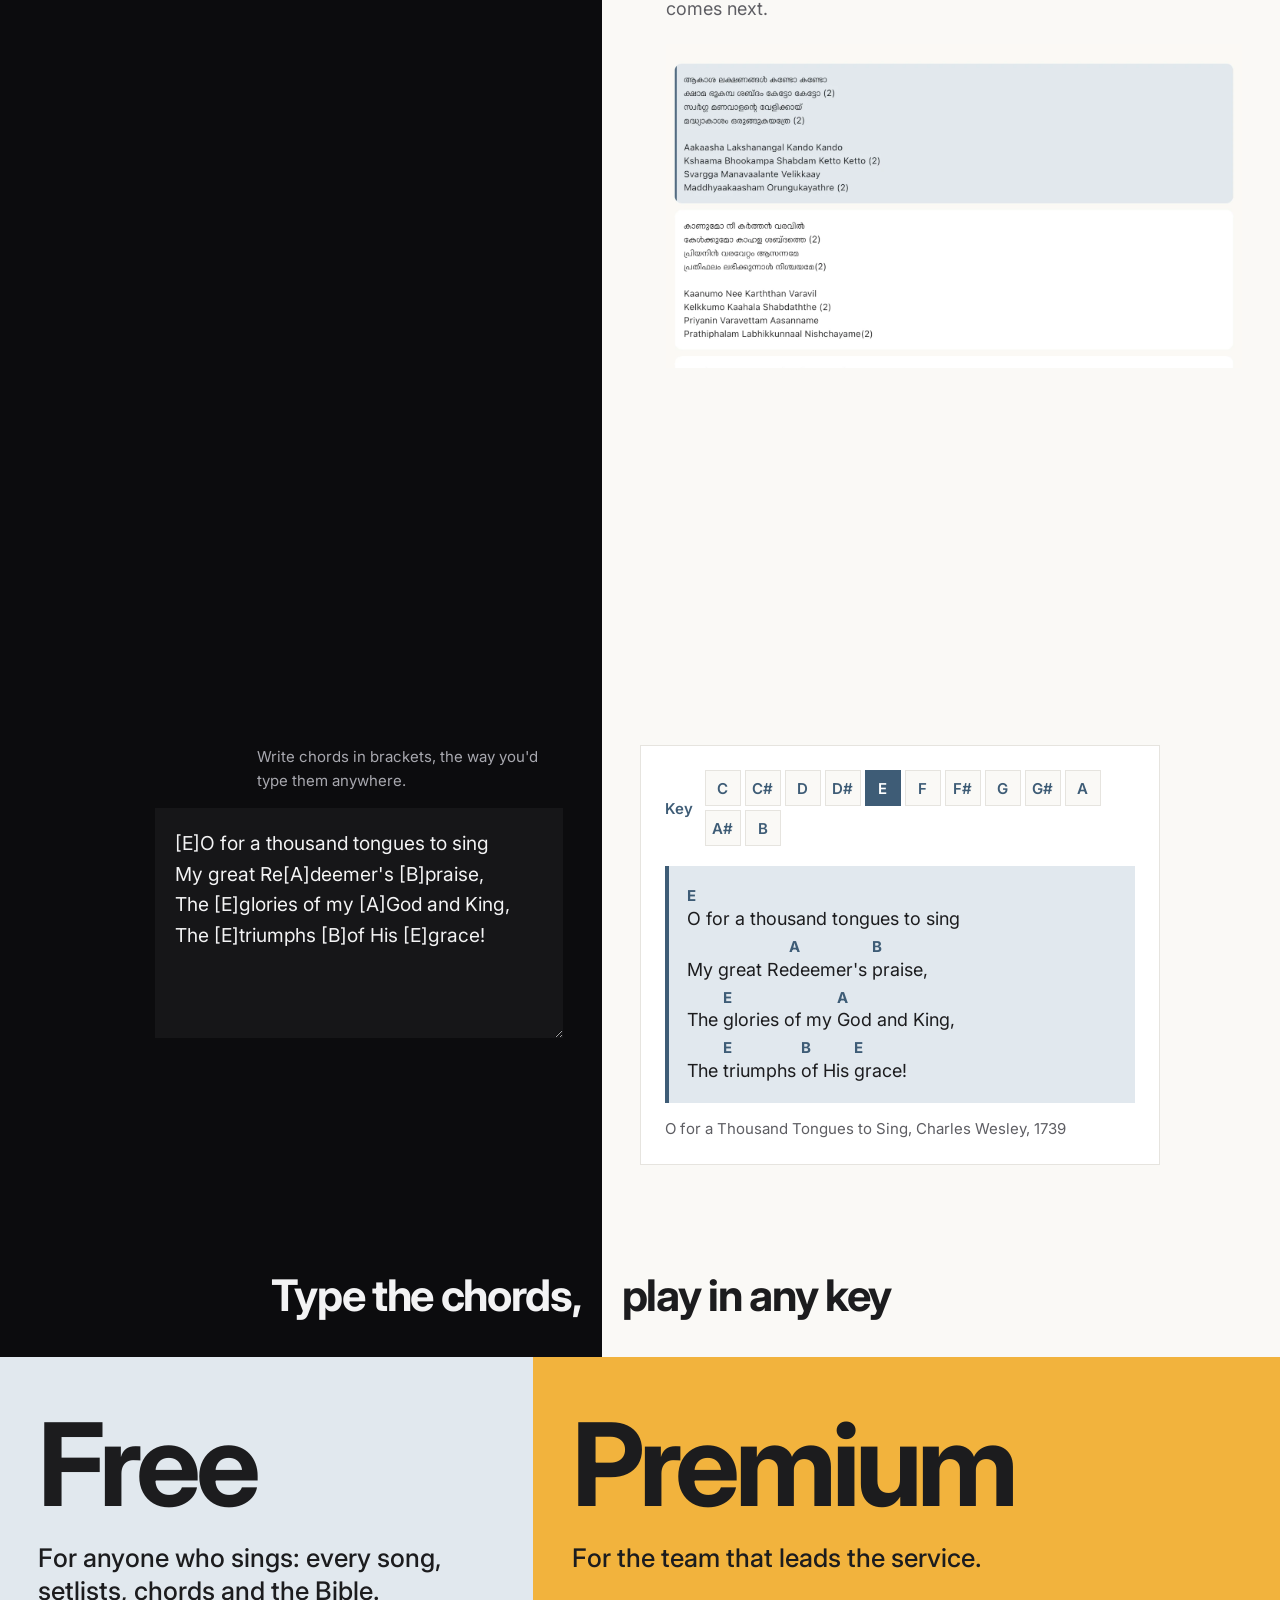
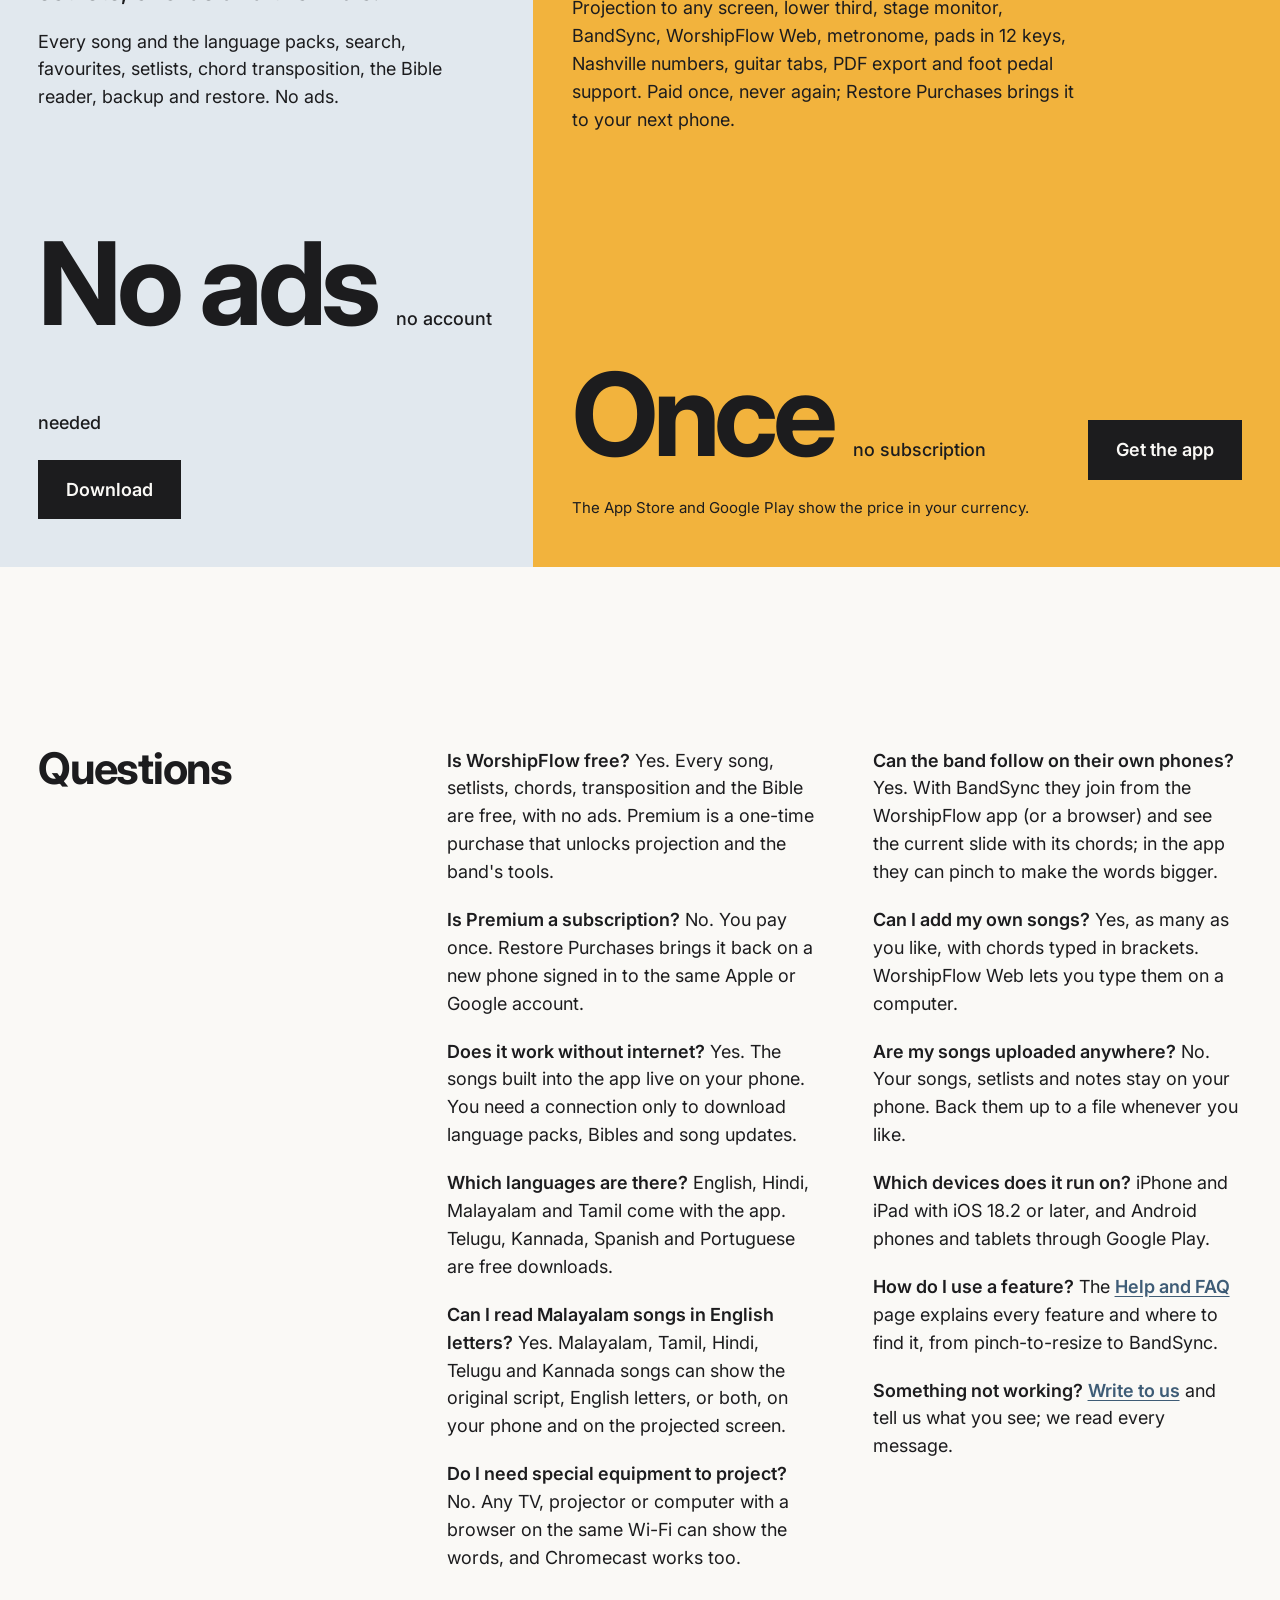
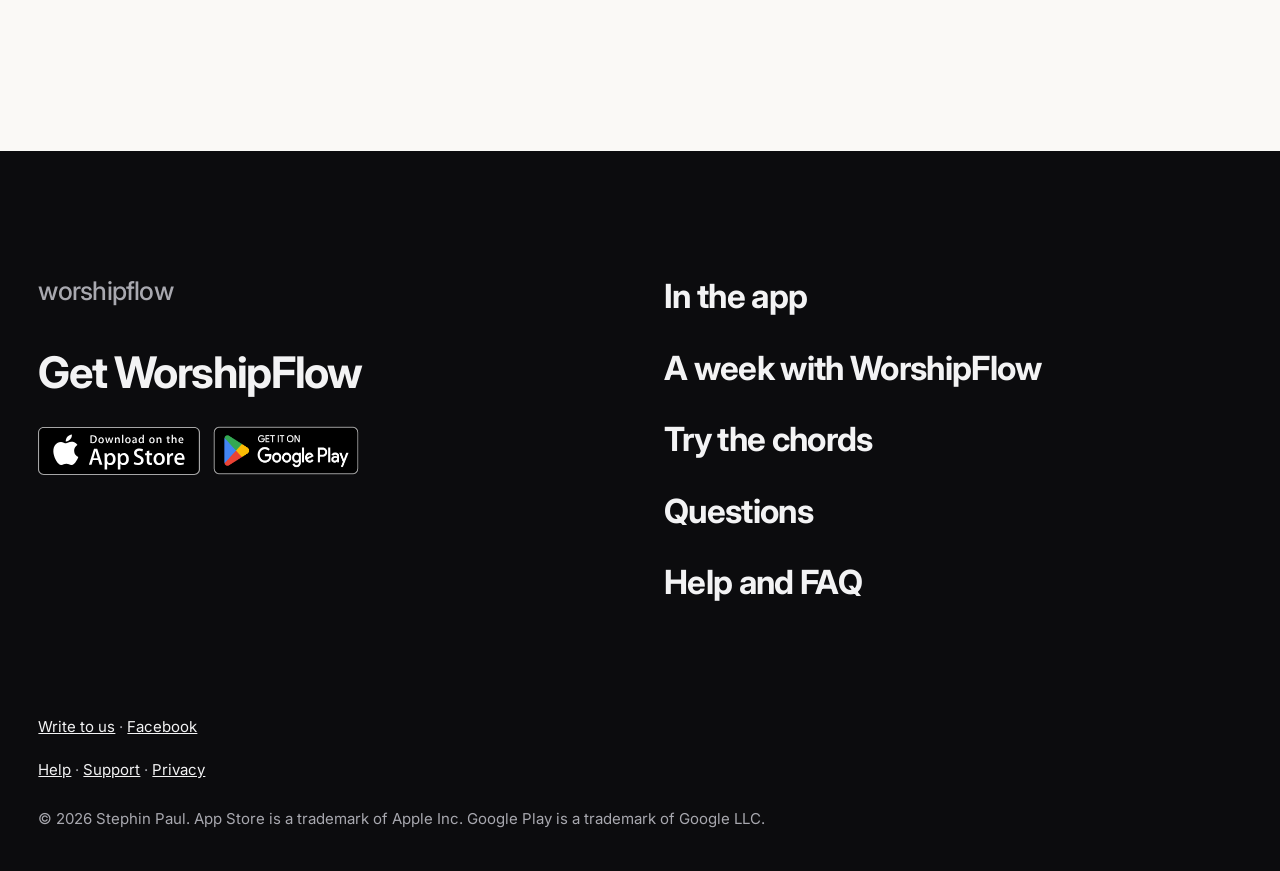
==== commit a8ec30e1: "Site: link the Facebook page Co-Authored-By: Claude Opus 5.5 <noreply@anthropic.com> Claude-Session:" ====
--- a/index.html
+++ b/index.html
@@ -23,7 +23,7 @@
 <link href="https://fonts.googleapis.com/css2?family=Inter:wght@400;500;700&family=Noto+Sans+Malayalam:wght@500;600&display=swap" rel="stylesheet">
 <link rel="stylesheet" href="styles.css">
 <script type="application/ld+json">
-{"@context":"https://schema.org","@type":"SoftwareApplication","name":"WorshipFlow","operatingSystem":"iOS, Android","applicationCategory":"MusicApplication","offers":{"@type":"Offer","price":"0","priceCurrency":"INR"},"downloadUrl":["https://apps.apple.com/in/app/worshipflow/id6818477353","https://play.google.com/store/apps/details?id=com.worshipflow.songbook"],"image":"https://getworshipflow.app/assets/icon.png"}
+{"@context":"https://schema.org","@type":"SoftwareApplication","name":"WorshipFlow","operatingSystem":"iOS, Android","applicationCategory":"MusicApplication","offers":{"@type":"Offer","price":"0","priceCurrency":"INR"},"downloadUrl":["https://apps.apple.com/in/app/worshipflow/id6818477353","https://play.google.com/store/apps/details?id=com.worshipflow.songbook"],"image":"https://getworshipflow.app/assets/icon.png","sameAs":["https://www.facebook.com/people/WorshipFlow/61596234840515/"]}
 </script>
 </head>
 <body>
@@ -212,7 +212,7 @@
       <li><a href="faq/">Help and FAQ</a></li>
     </ul>
     <div class="footer-small">
-      <p><a href="mailto:worshipflowsupport@gmail.com?subject=WorshipFlow">Write to us</a><br><a href="faq/">Help</a> · <a href="support/">Support</a> · <a href="privacy/">Privacy</a></p>
+      <p><a href="mailto:worshipflowsupport@gmail.com?subject=WorshipFlow">Write to us</a> · <a href="https://www.facebook.com/people/WorshipFlow/61596234840515/">Facebook</a><br><a href="faq/">Help</a> · <a href="support/">Support</a> · <a href="privacy/">Privacy</a></p>
       <p>© 2026 Stephin Paul. App Store is a trademark of Apple Inc. Google Play is a trademark of Google LLC.</p>
     </div>
   </div>
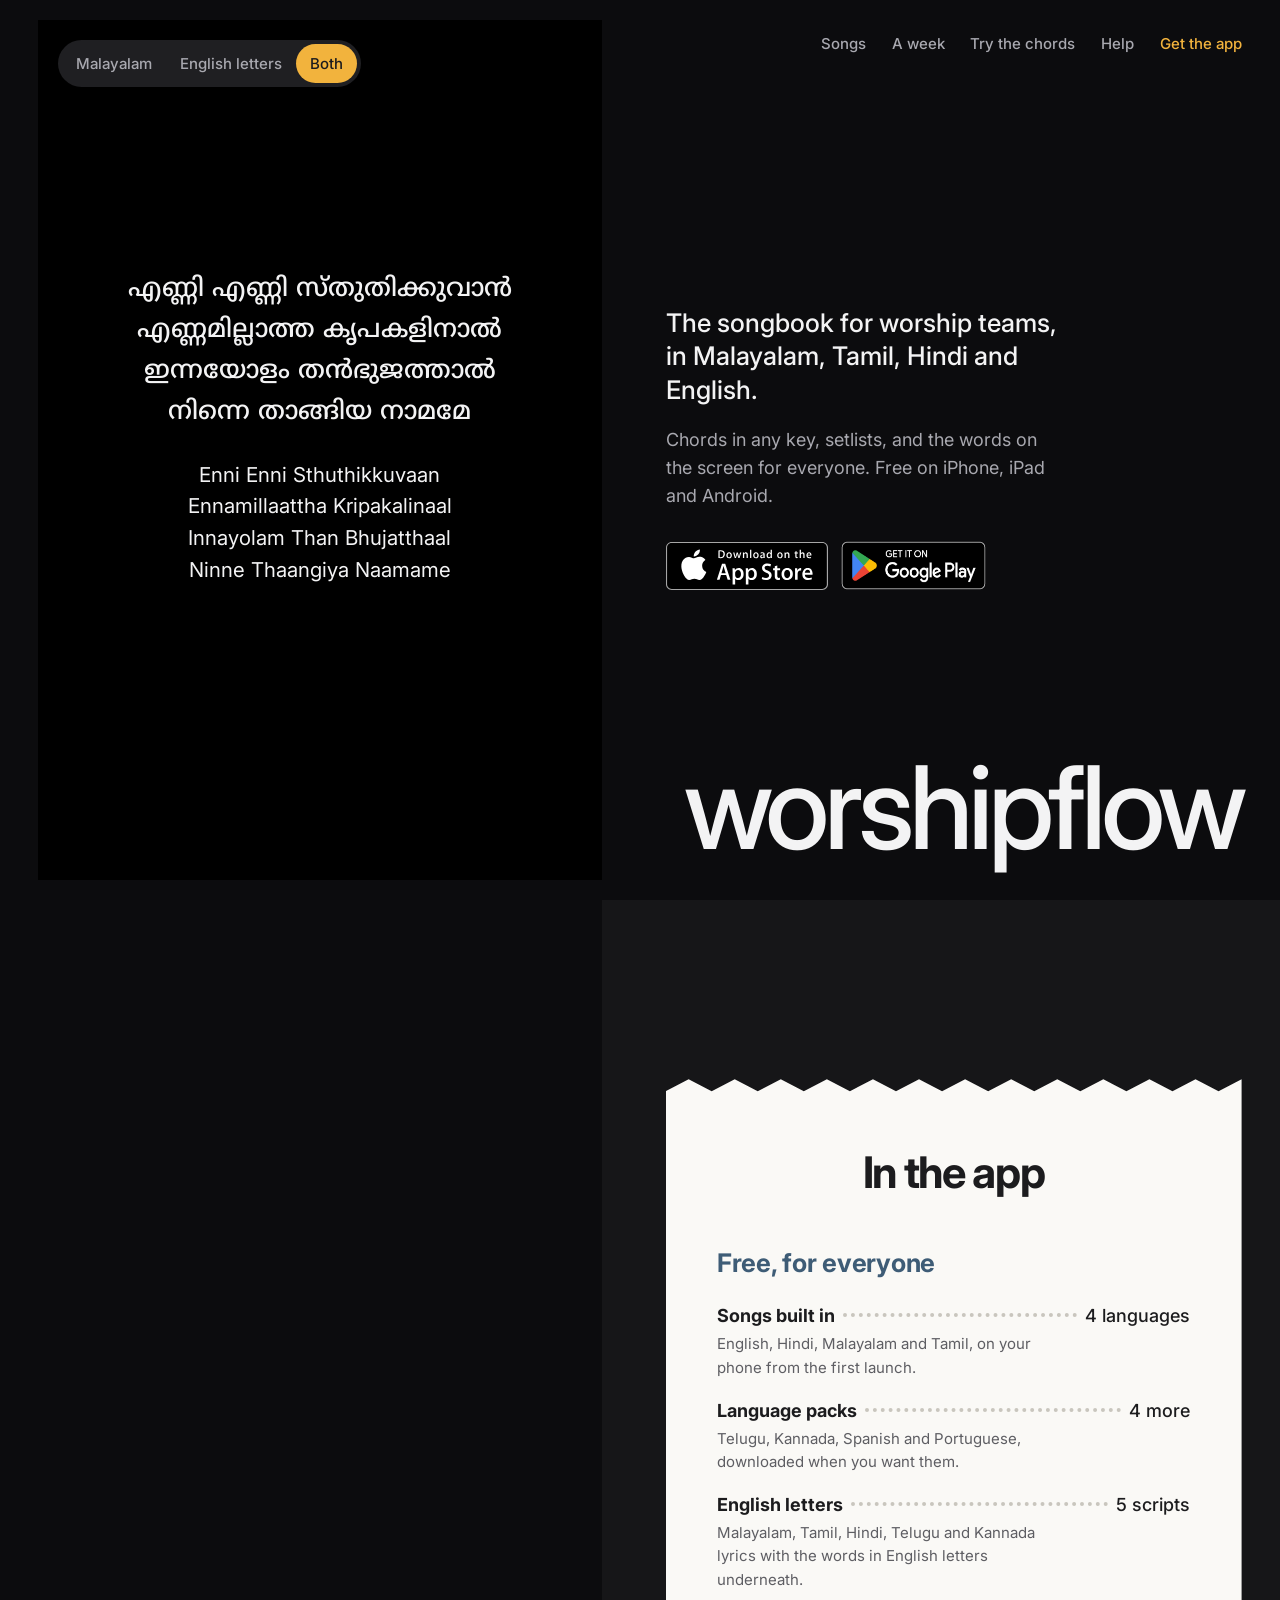
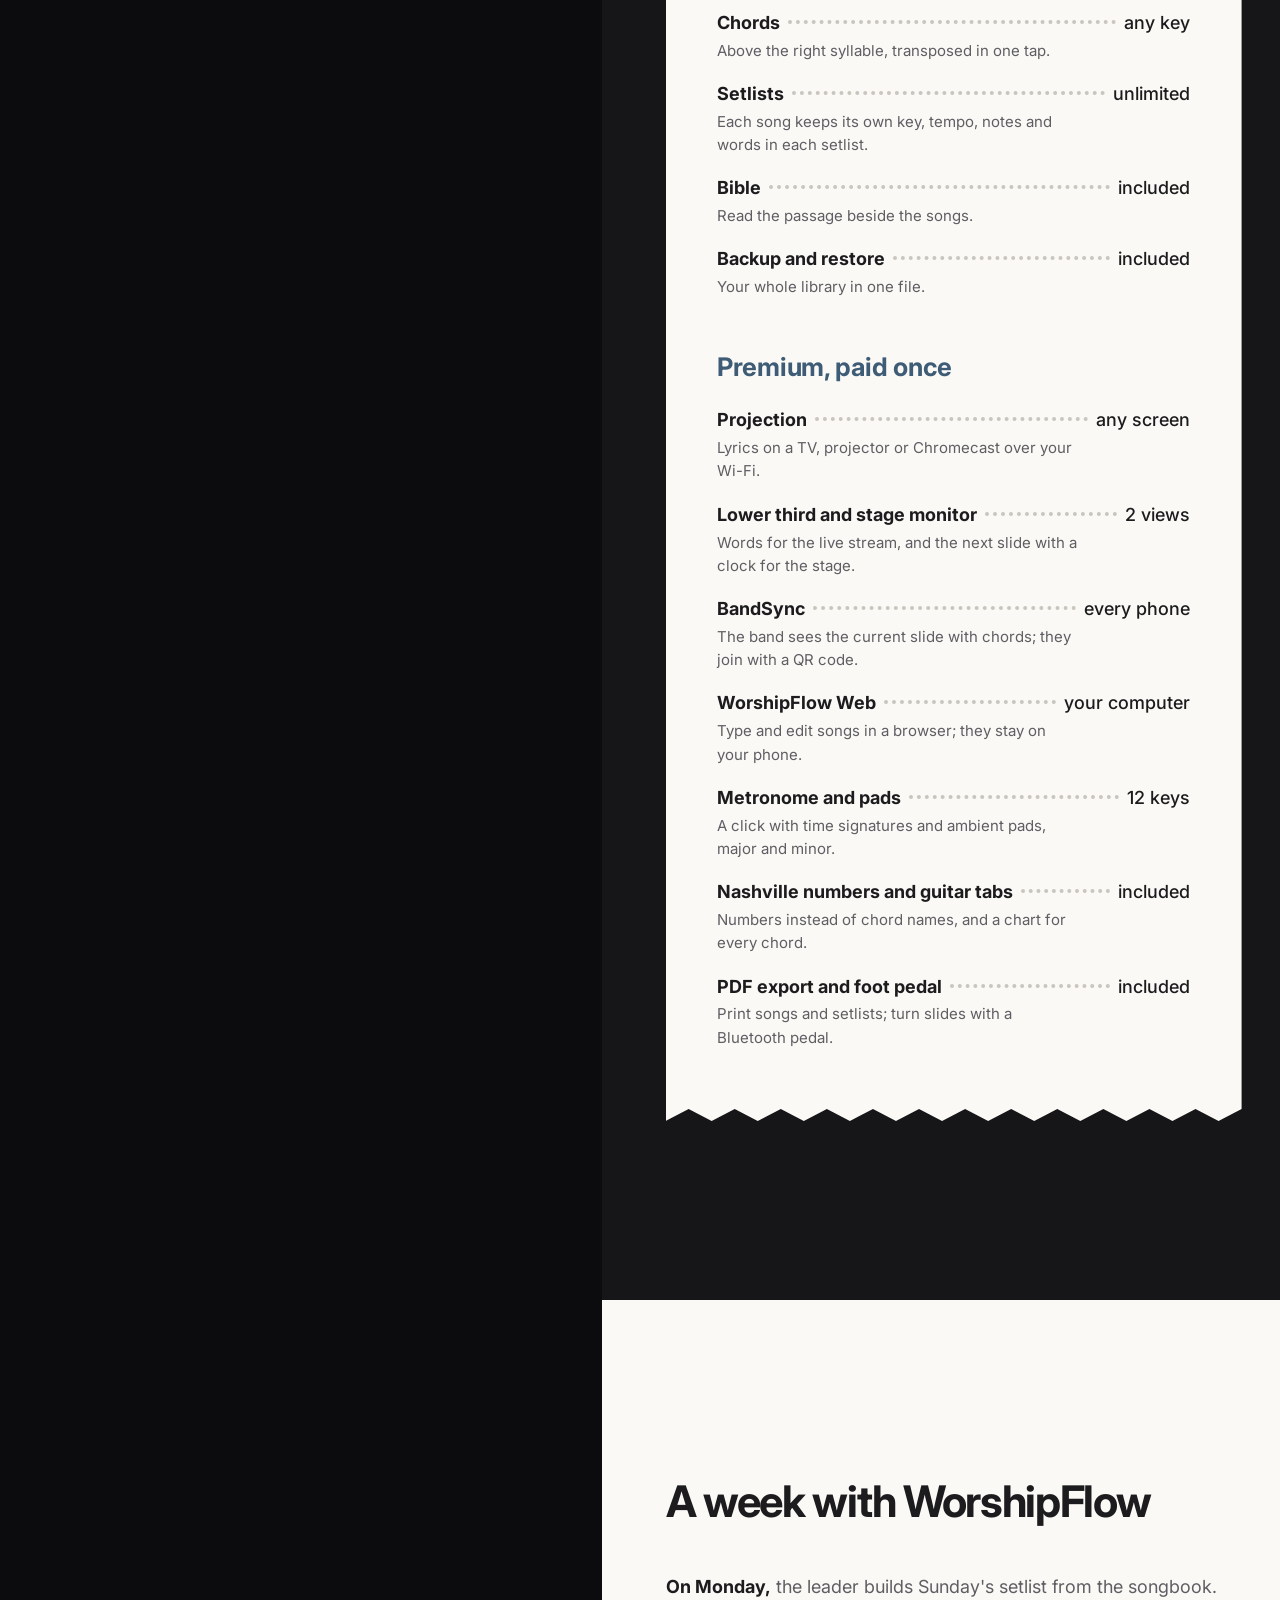
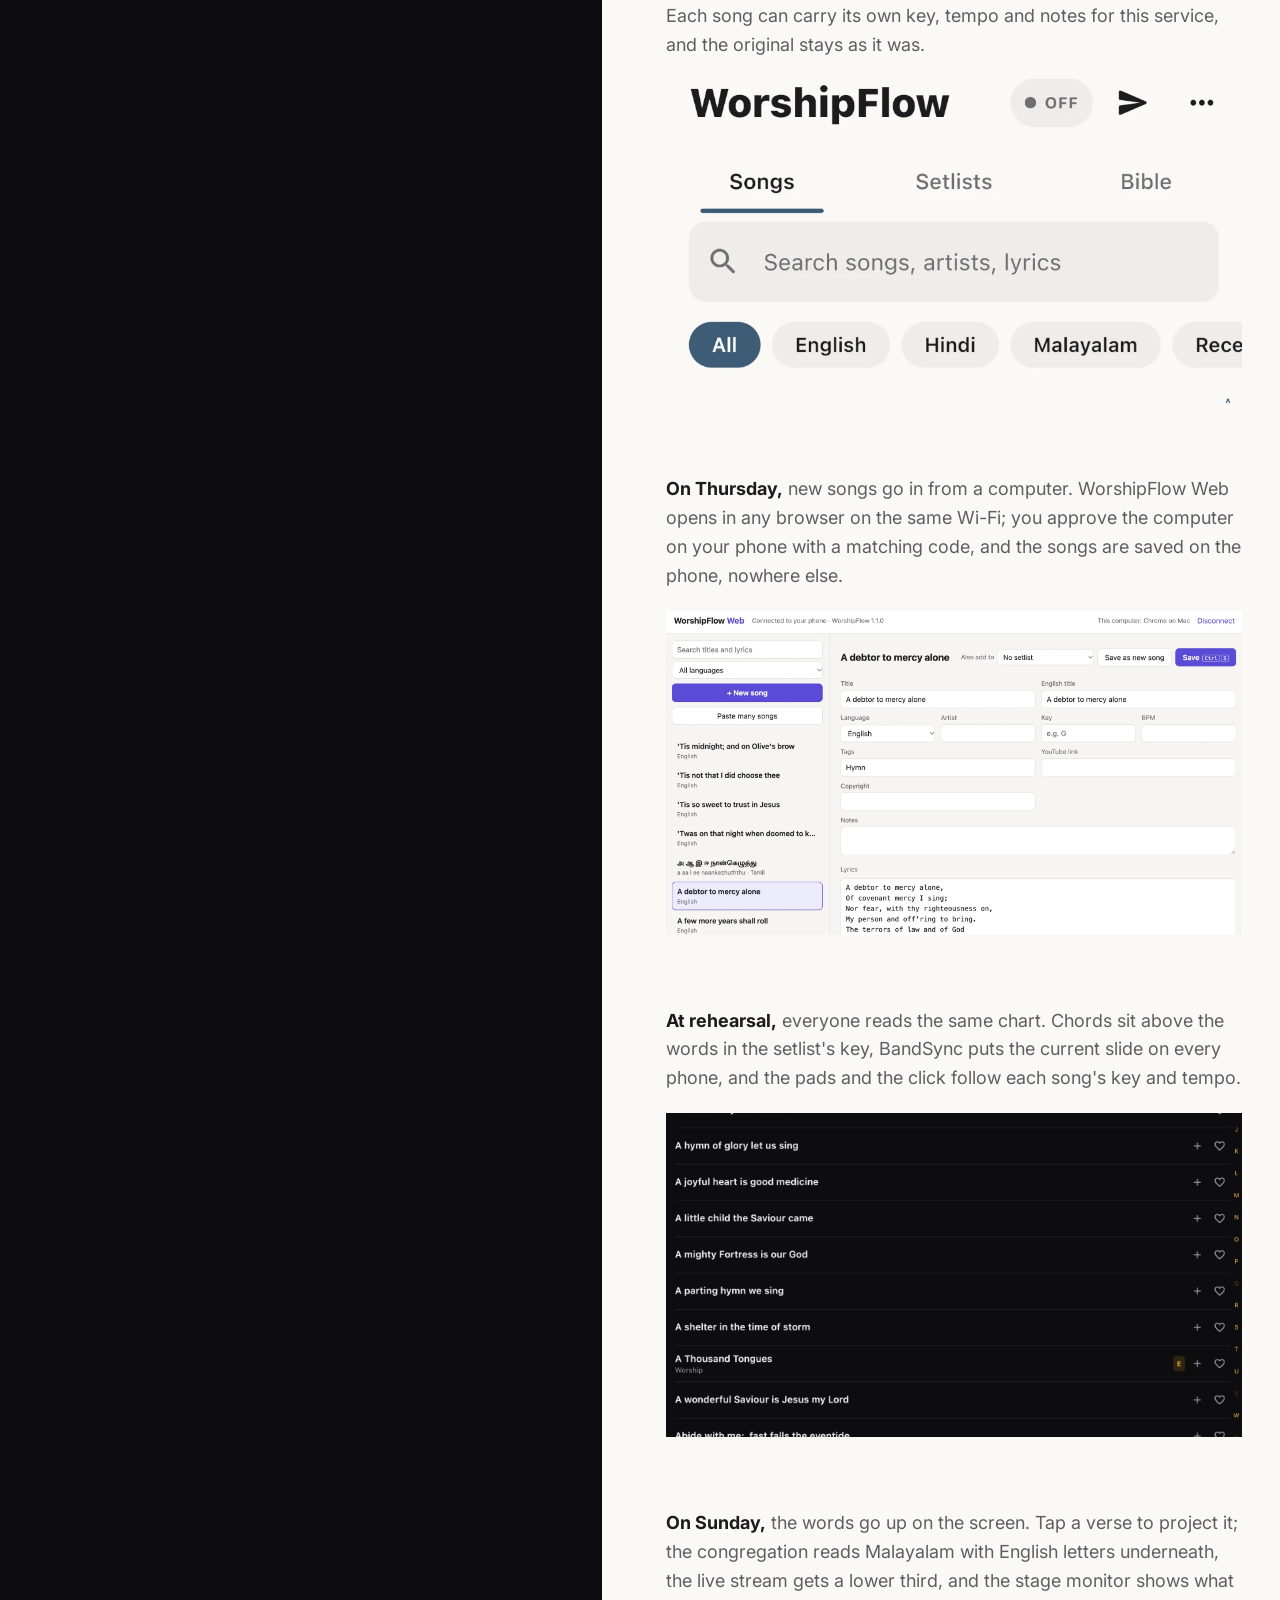
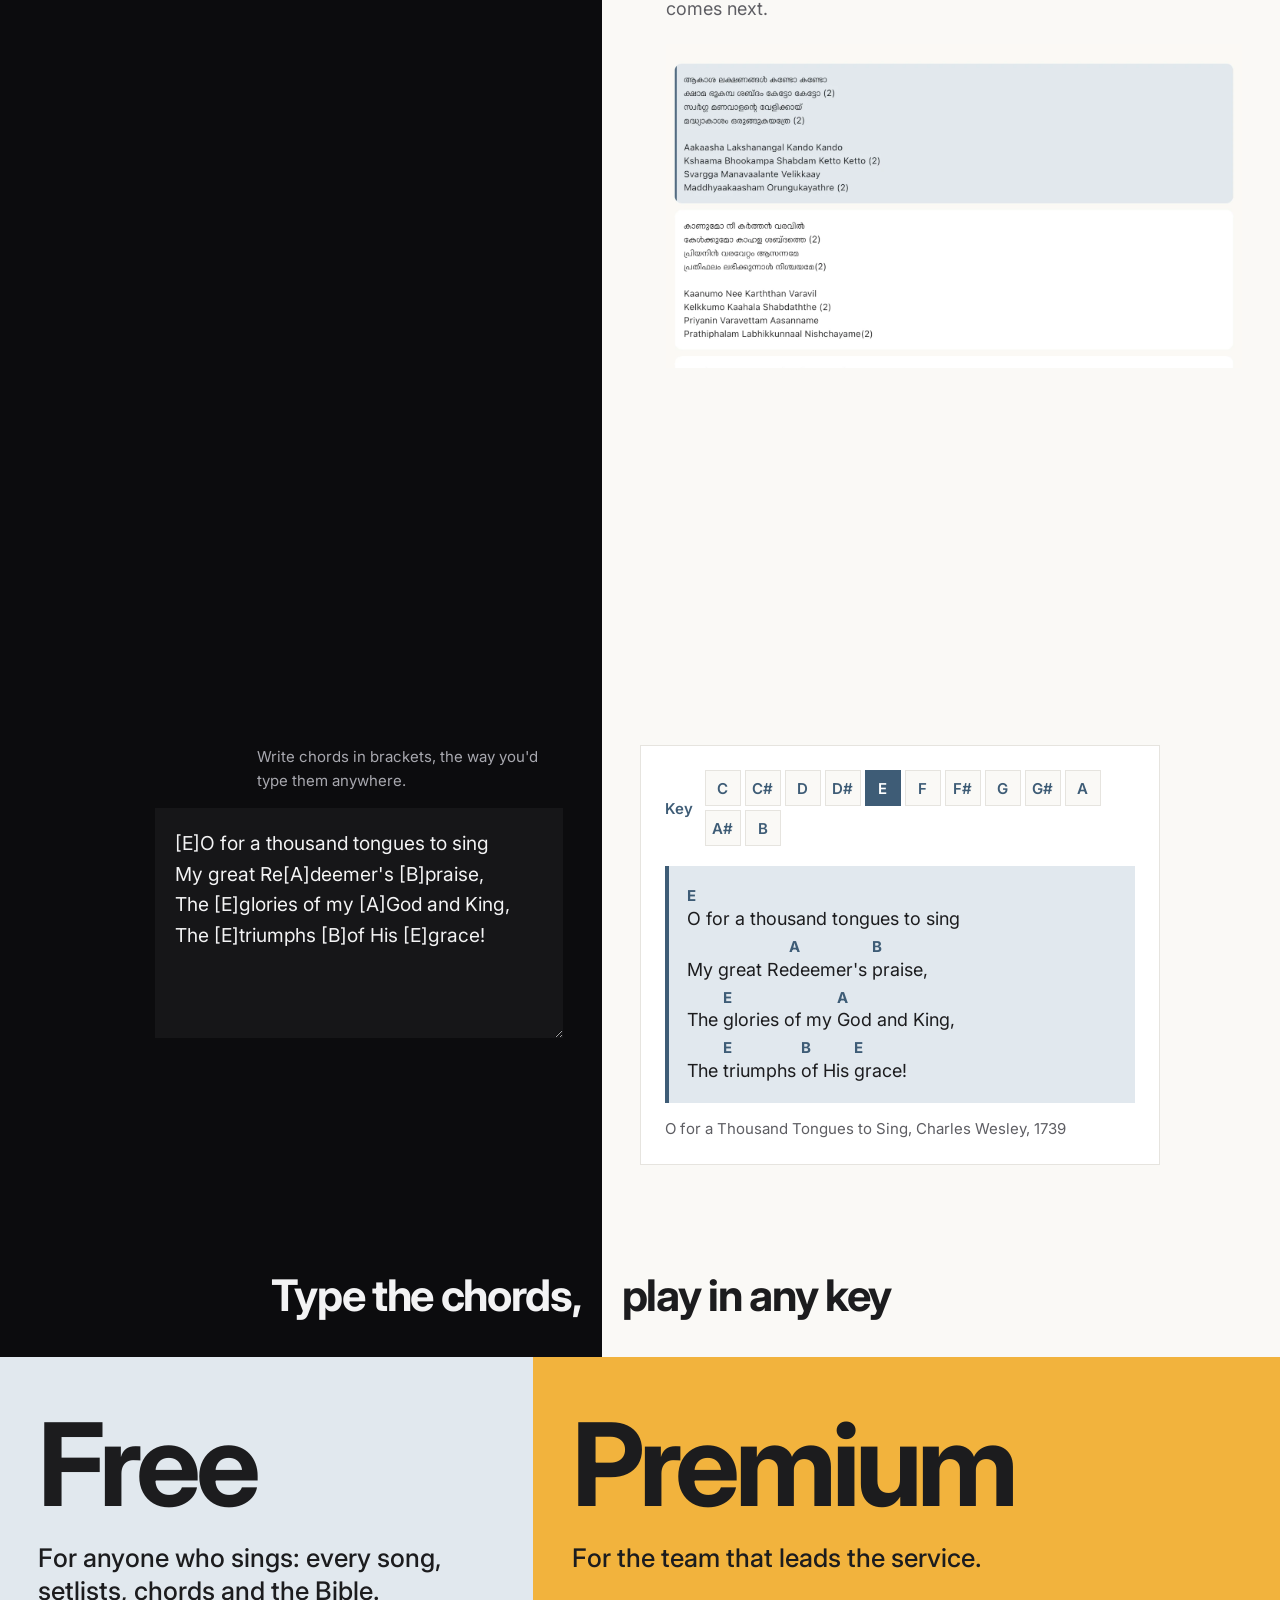
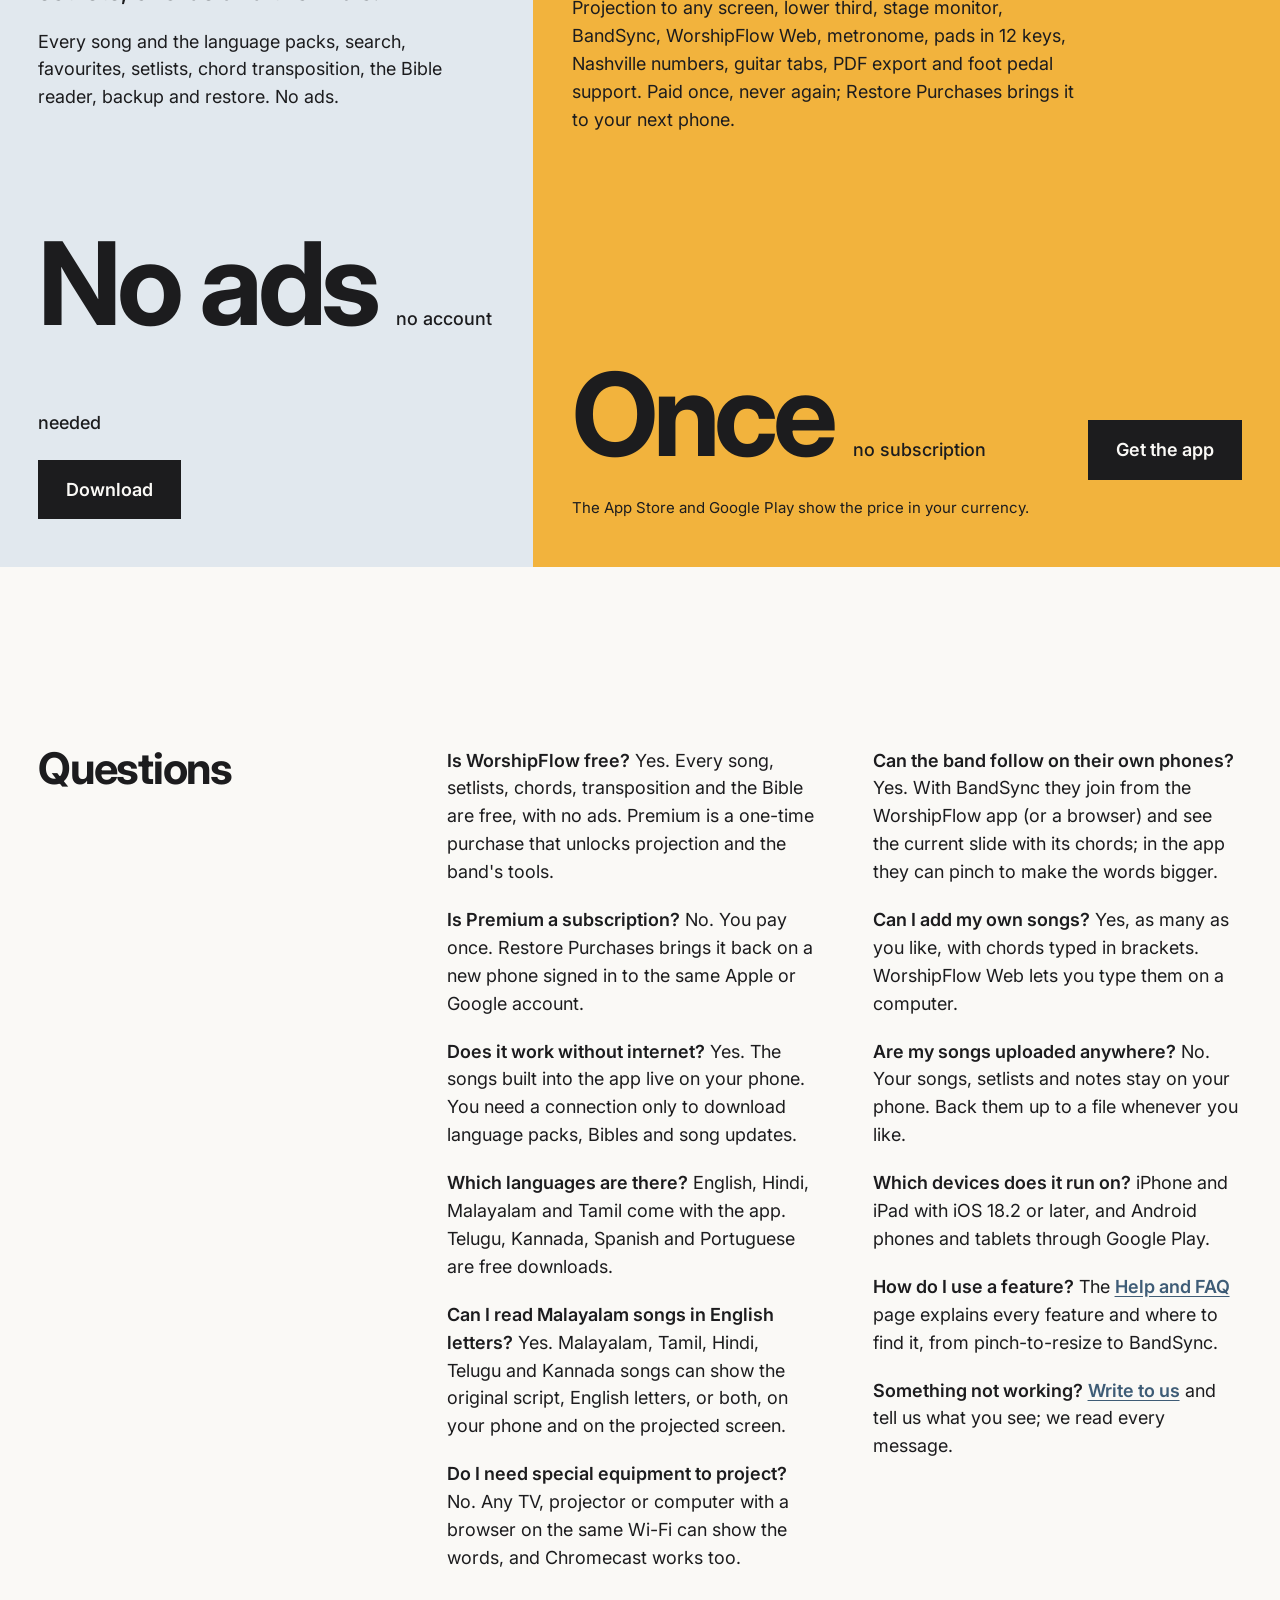
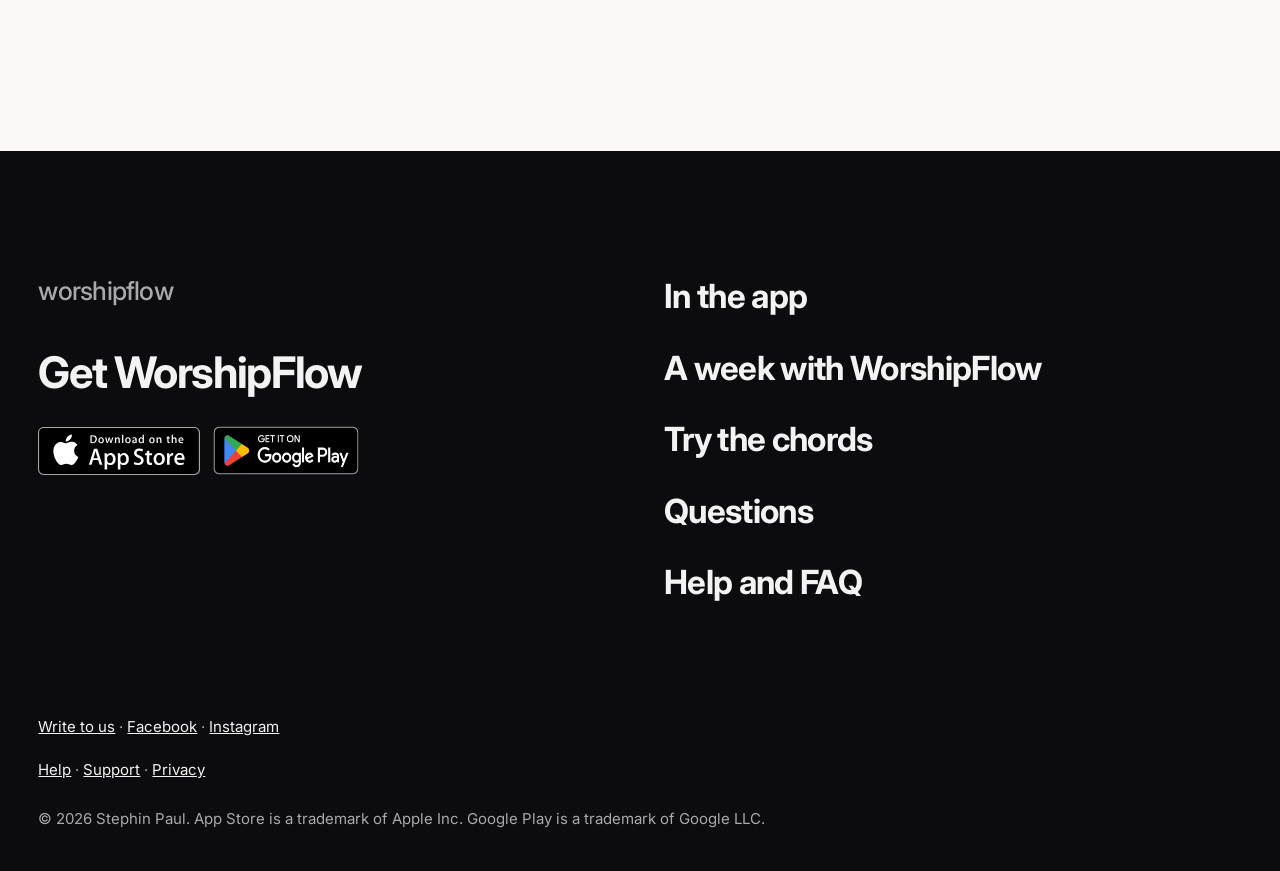
==== commit c4c9b089: "Site: link the Instagram account Co-Authored-By: Claude Opus 5.5 <noreply@anthropic.com> Claude-Sess" ====
--- a/index.html
+++ b/index.html
@@ -23,7 +23,7 @@
 <link href="https://fonts.googleapis.com/css2?family=Inter:wght@400;500;700&family=Noto+Sans+Malayalam:wght@500;600&display=swap" rel="stylesheet">
 <link rel="stylesheet" href="styles.css">
 <script type="application/ld+json">
-{"@context":"https://schema.org","@type":"SoftwareApplication","name":"WorshipFlow","operatingSystem":"iOS, Android","applicationCategory":"MusicApplication","offers":{"@type":"Offer","price":"0","priceCurrency":"INR"},"downloadUrl":["https://apps.apple.com/in/app/worshipflow/id6818477353","https://play.google.com/store/apps/details?id=com.worshipflow.songbook"],"image":"https://getworshipflow.app/assets/icon.png","sameAs":["https://www.facebook.com/people/WorshipFlow/61596234840515/"]}
+{"@context":"https://schema.org","@type":"SoftwareApplication","name":"WorshipFlow","operatingSystem":"iOS, Android","applicationCategory":"MusicApplication","offers":{"@type":"Offer","price":"0","priceCurrency":"INR"},"downloadUrl":["https://apps.apple.com/in/app/worshipflow/id6818477353","https://play.google.com/store/apps/details?id=com.worshipflow.songbook"],"image":"https://getworshipflow.app/assets/icon.png","sameAs":["https://www.facebook.com/people/WorshipFlow/61596234840515/","https://www.instagram.com/getworshipflow"]}
 </script>
 </head>
 <body>
@@ -212,7 +212,7 @@
       <li><a href="faq/">Help and FAQ</a></li>
     </ul>
     <div class="footer-small">
-      <p><a href="mailto:worshipflowsupport@gmail.com?subject=WorshipFlow">Write to us</a> · <a href="https://www.facebook.com/people/WorshipFlow/61596234840515/">Facebook</a><br><a href="faq/">Help</a> · <a href="support/">Support</a> · <a href="privacy/">Privacy</a></p>
+      <p><a href="mailto:worshipflowsupport@gmail.com?subject=WorshipFlow">Write to us</a> · <a href="https://www.facebook.com/people/WorshipFlow/61596234840515/">Facebook</a> · <a href="https://www.instagram.com/getworshipflow">Instagram</a><br><a href="faq/">Help</a> · <a href="support/">Support</a> · <a href="privacy/">Privacy</a></p>
       <p>© 2026 Stephin Paul. App Store is a trademark of Apple Inc. Google Play is a trademark of Google LLC.</p>
     </div>
   </div>
